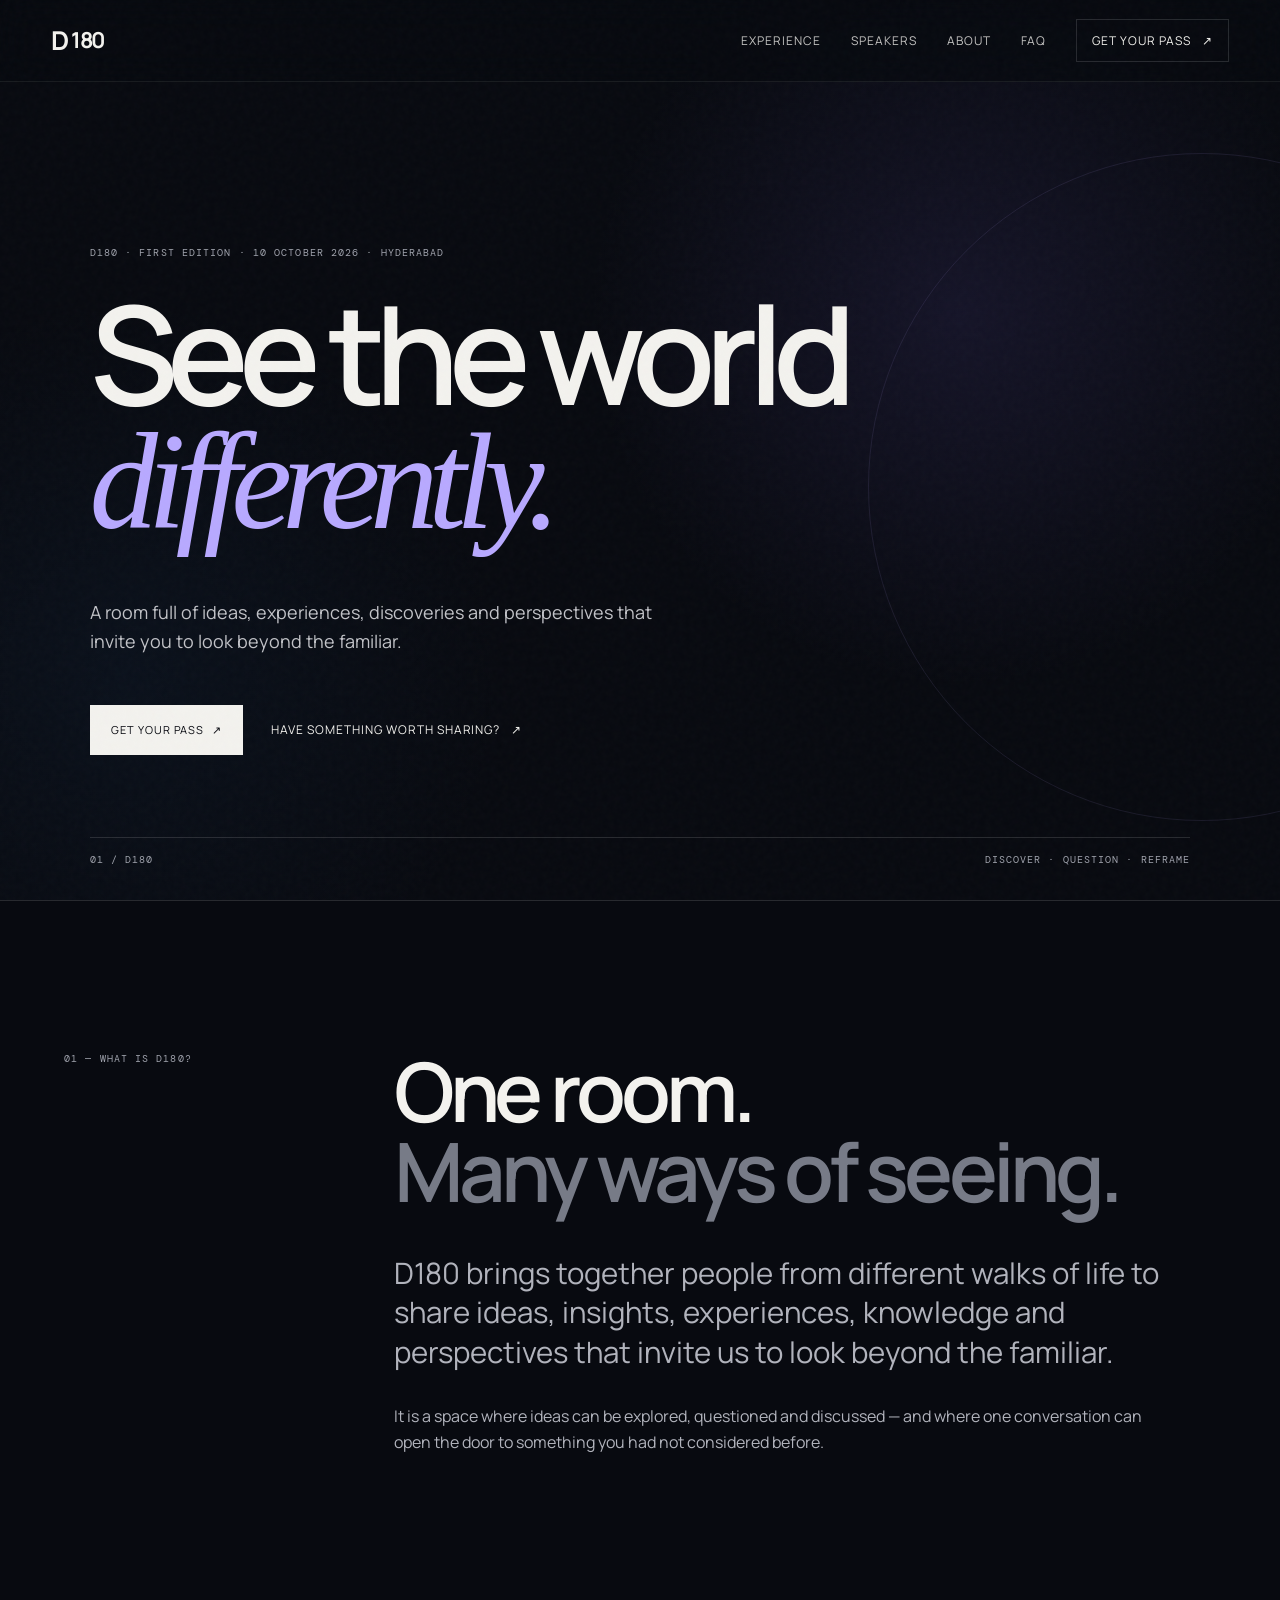
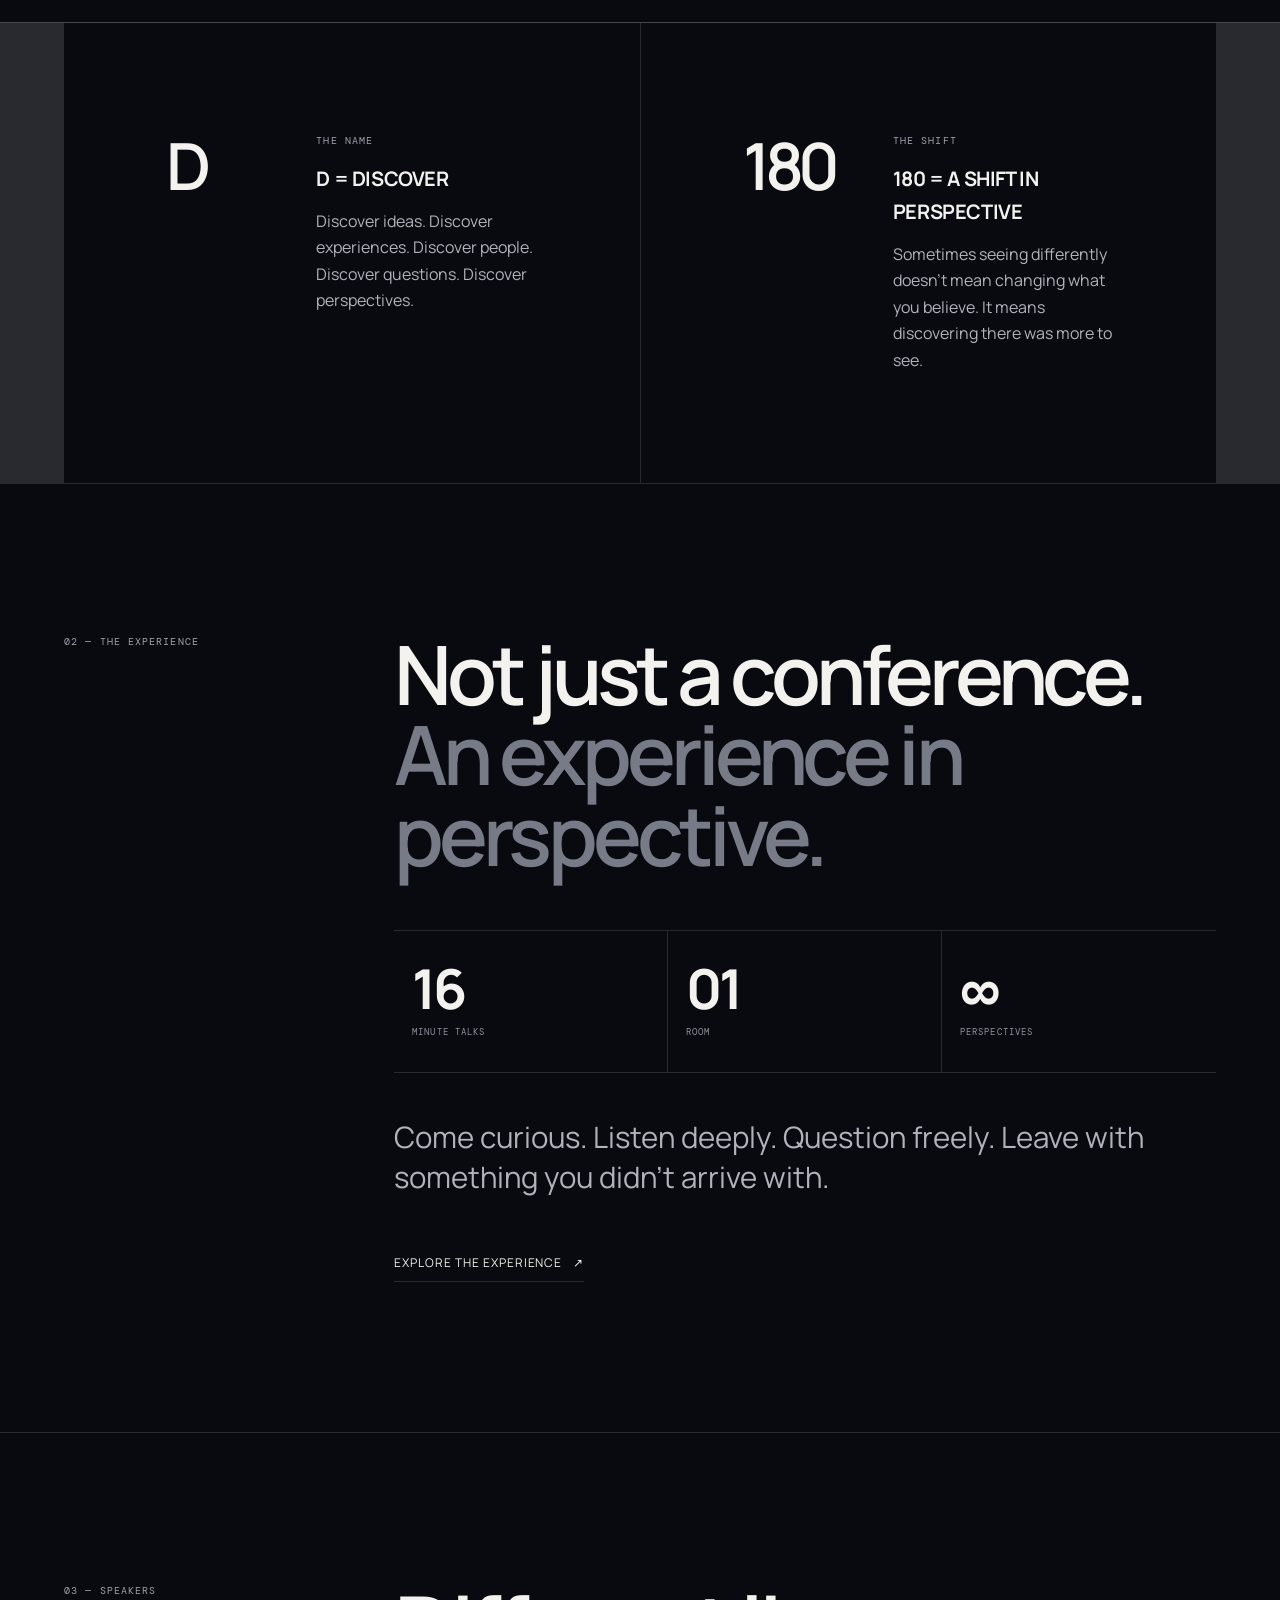
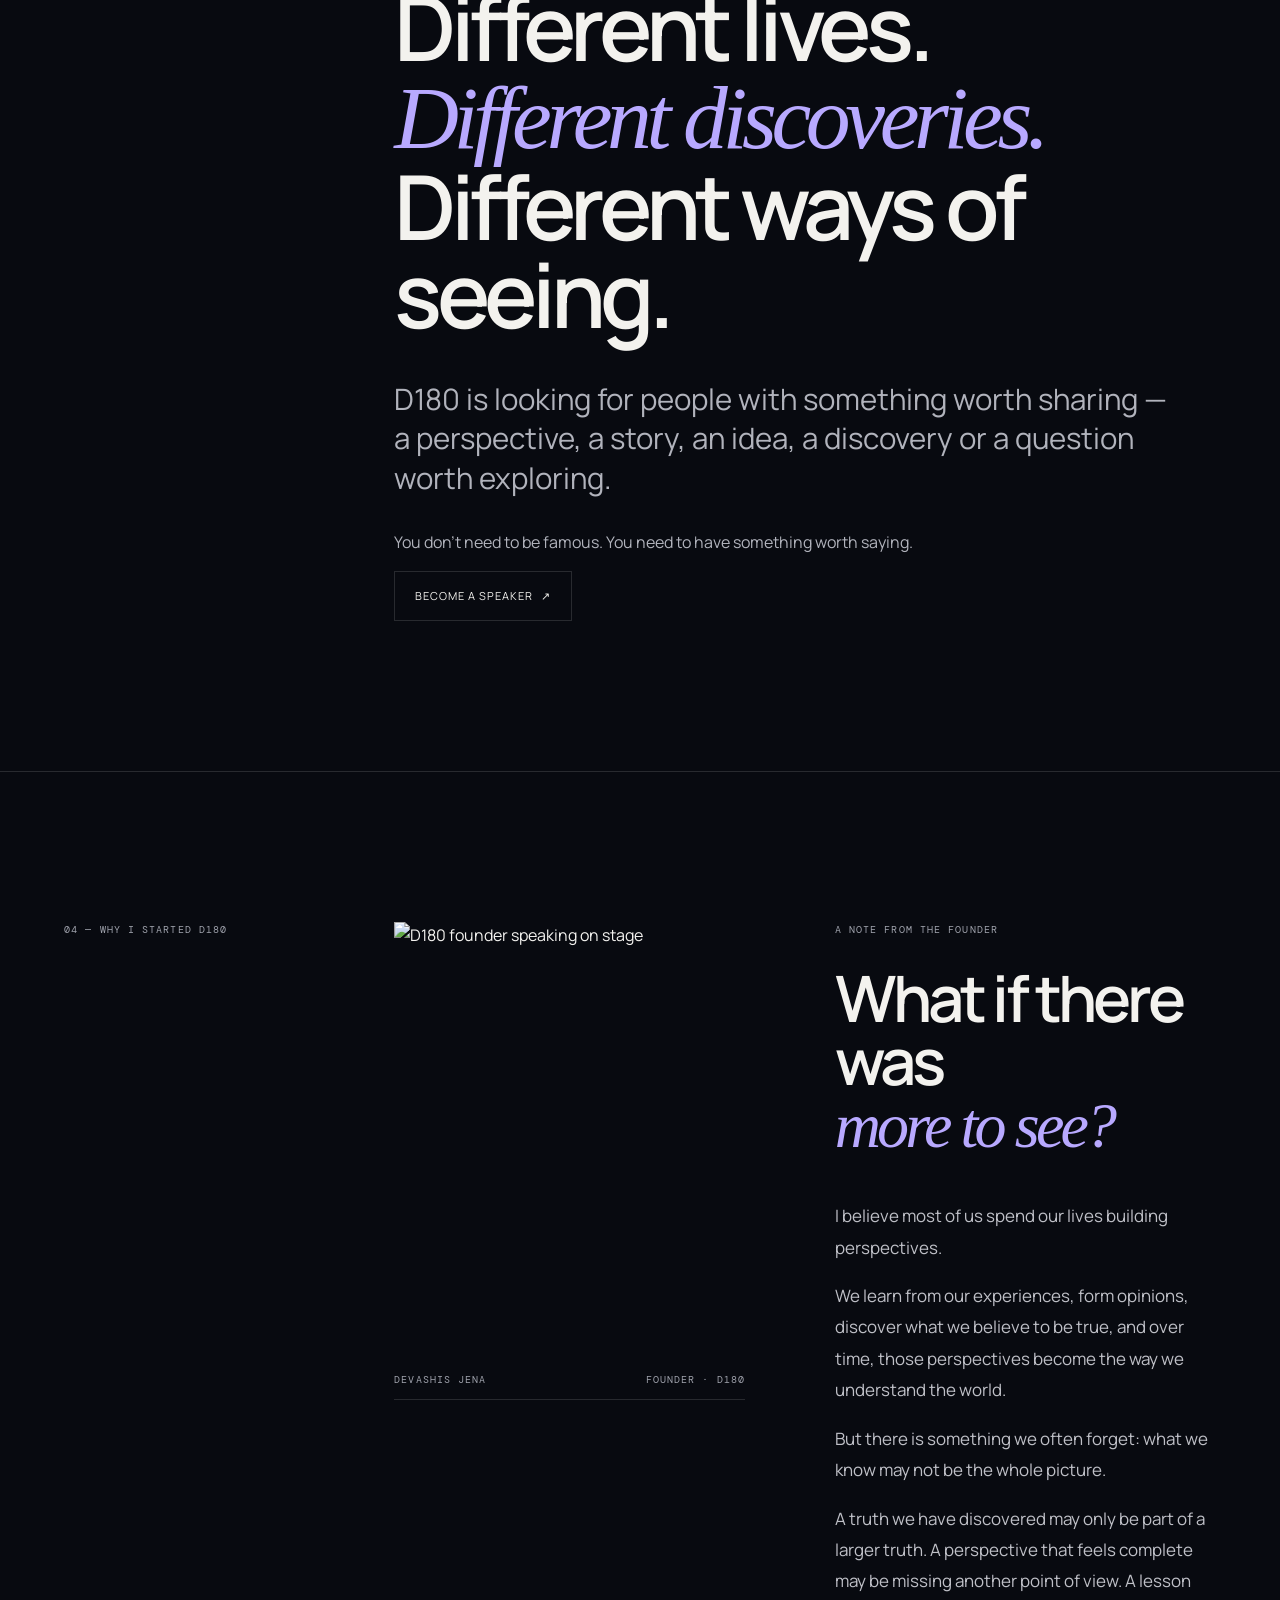
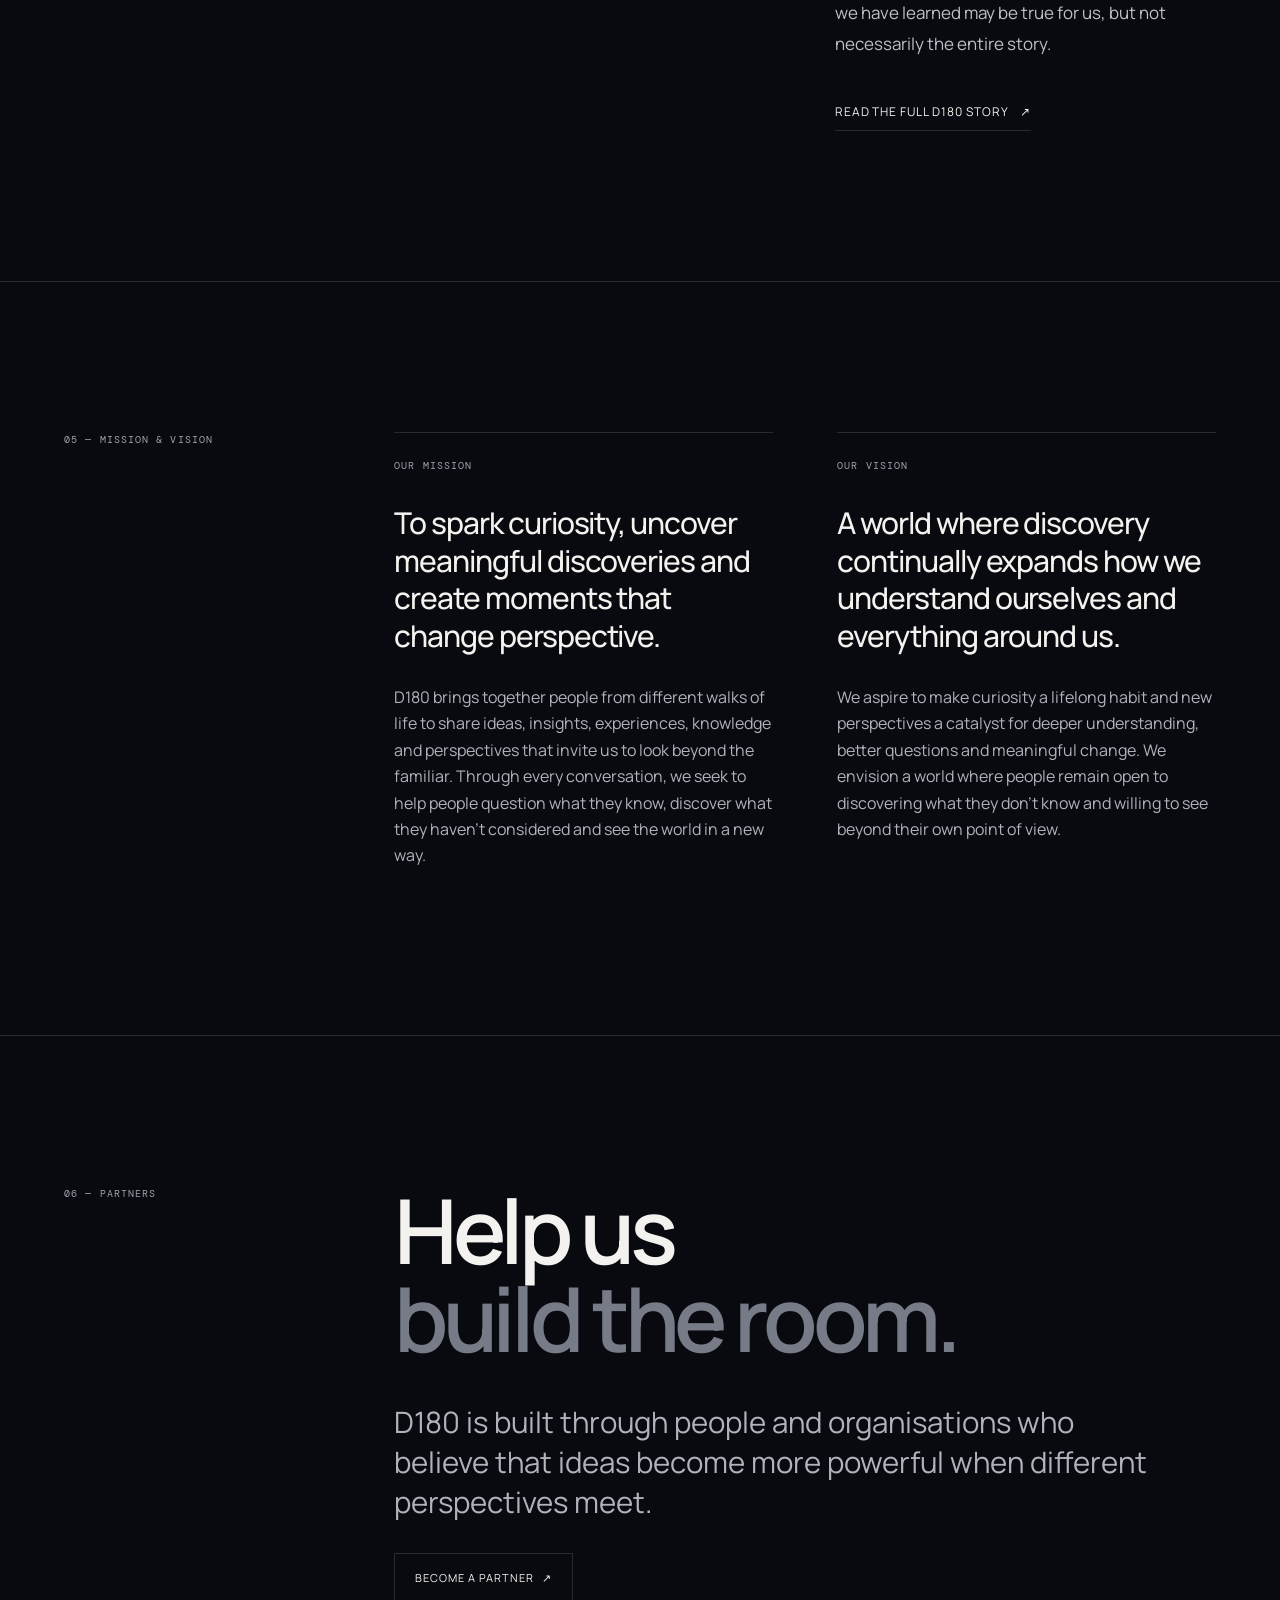
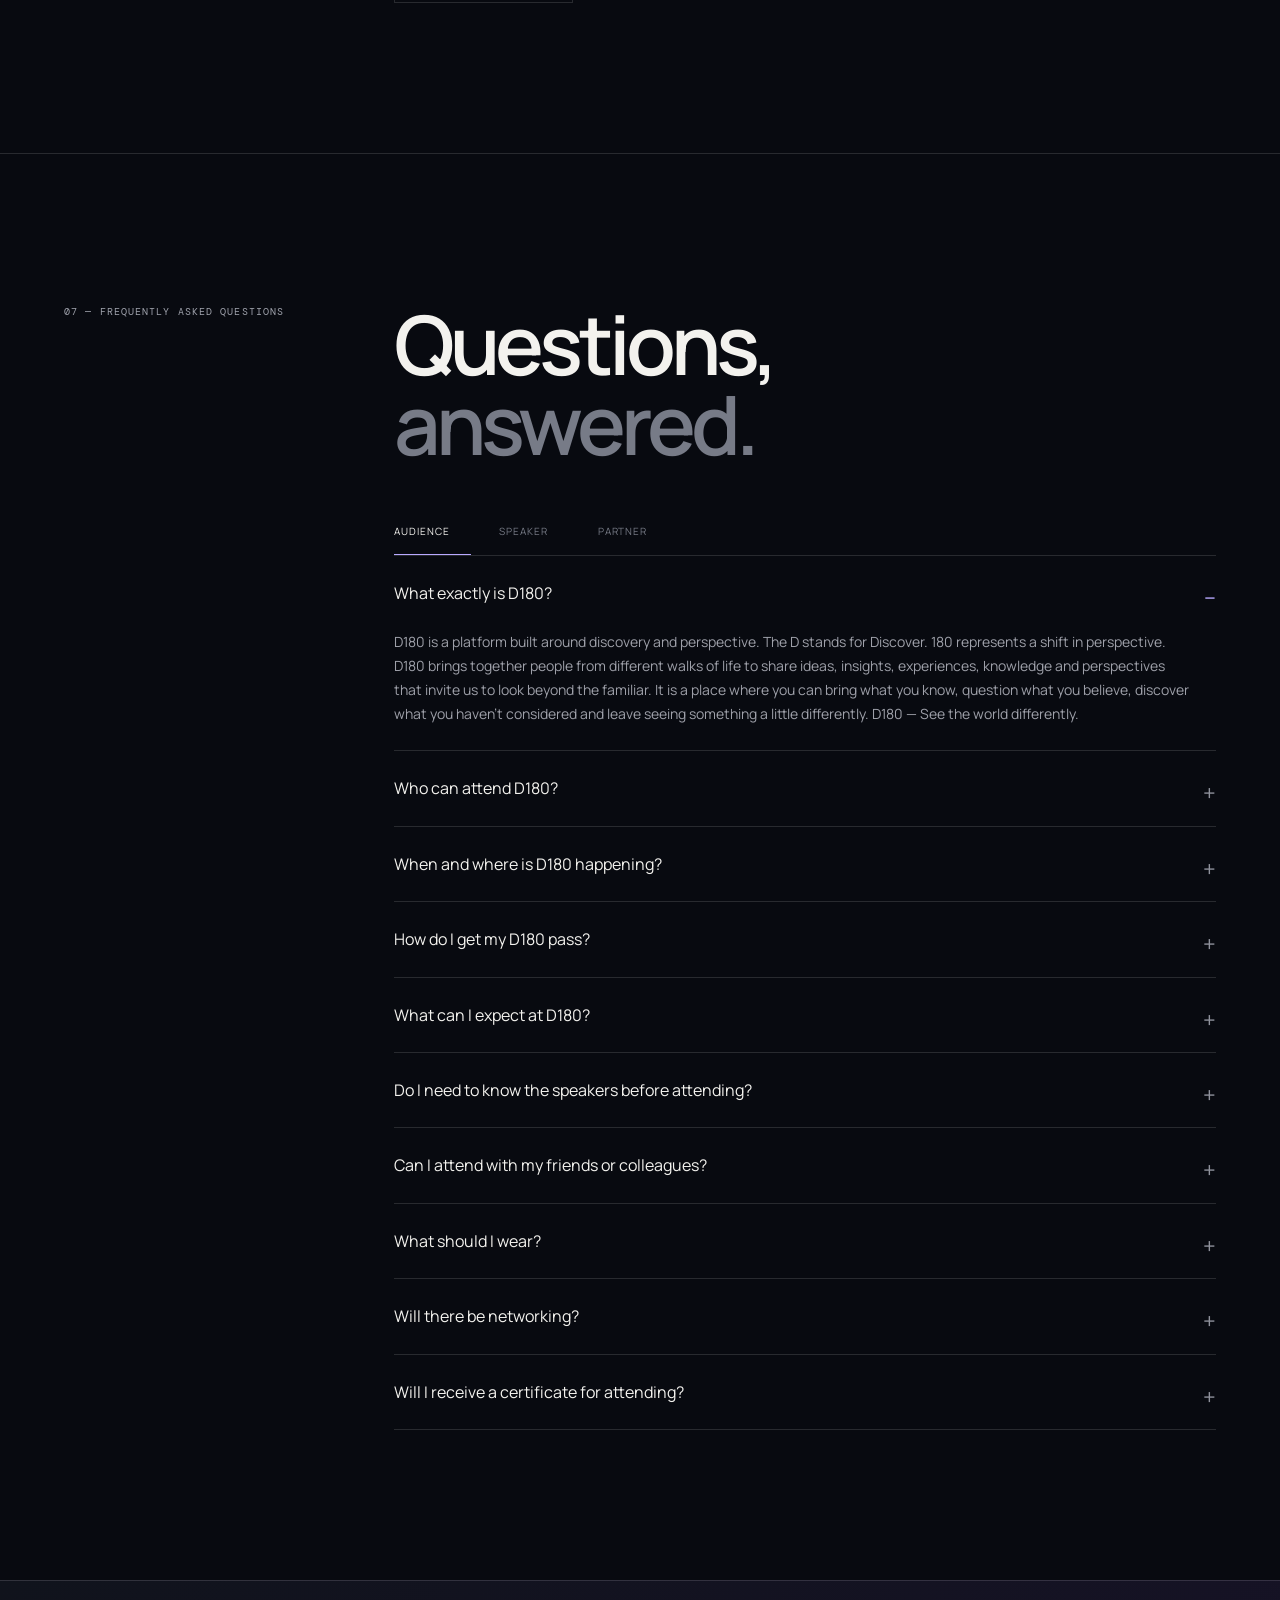
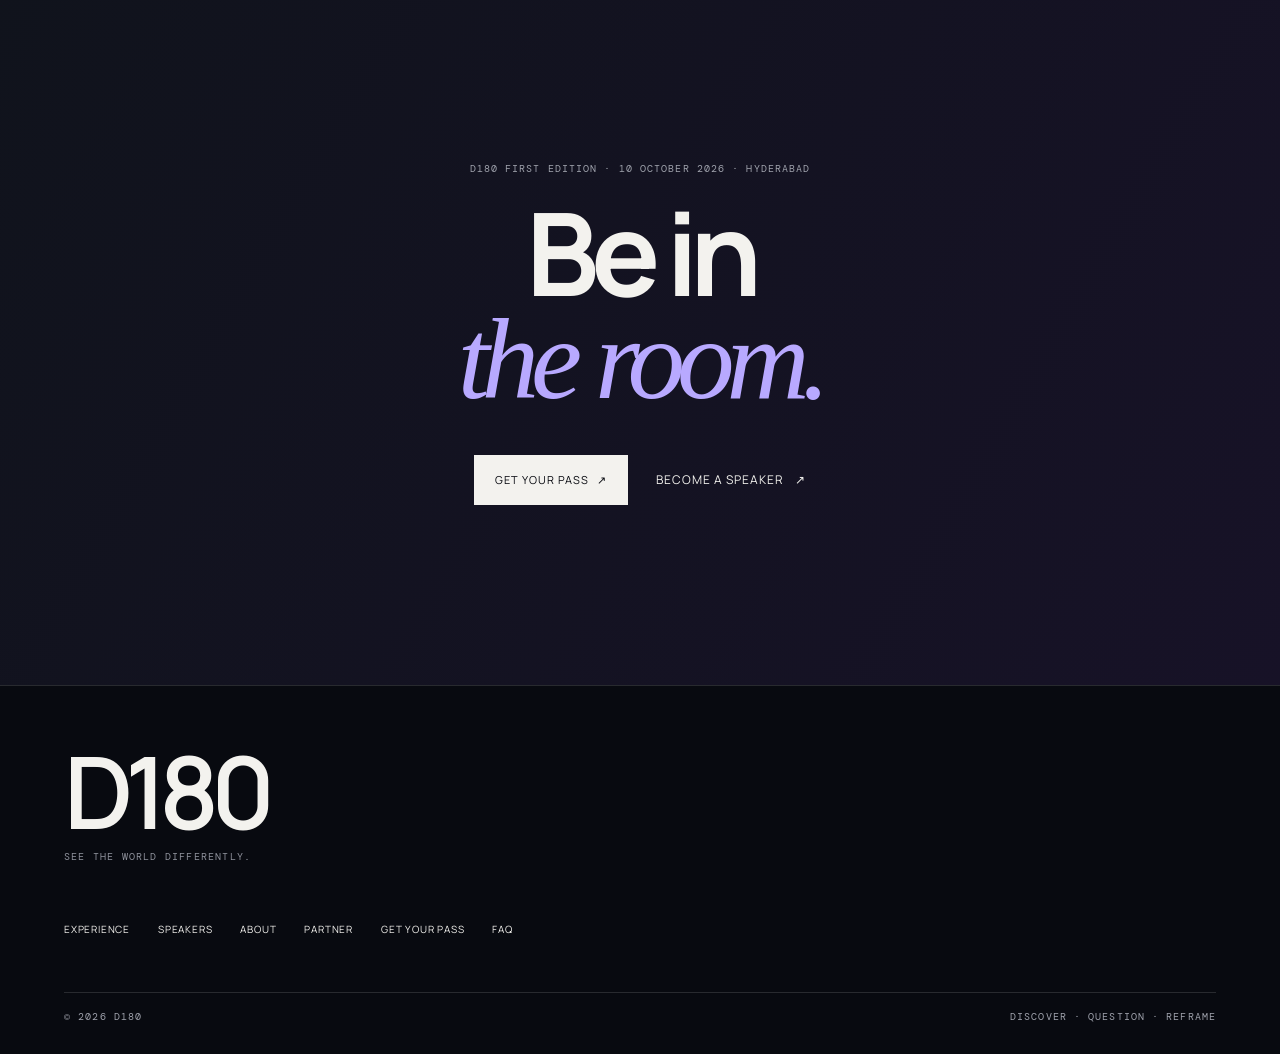
==== index.html @ ac25ff89 "Add files via upload" ====
<!DOCTYPE html><html lang="en"><head><meta charset="UTF-8"><meta name="viewport" content="width=device-width, initial-scale=1.0"><meta name="description" content="D180 — See the world differently. A platform for ideas, discoveries, experiences and perspectives. First Edition · 10 October 2026 · Hyderabad."><meta name="theme-color" content="#080a10"><title>D180 — See the world differently.</title><link rel="preload" as="image" href="assets/founder.jpg"><link rel="icon" type="image/svg+xml" href="assets/favicon.svg"><link rel="icon" type="image/png" sizes="32x32" href="assets/favicon-32.png"><link rel="apple-touch-icon" href="assets/apple-touch-icon.png"><link rel="stylesheet" href="styles.css"></head><body><div class="noise"></div><header class="site-header"><a class="brand" href="index.html" aria-label="D180 home"><span class="brand-mark">D</span><span>180</span></a><button class="menu-toggle" aria-label="Open menu" aria-expanded="false"><span></span><span></span></button><nav class="nav"><a href="experience.html">Experience</a><a href="speakers.html">Speakers</a><a href="about.html">About</a><a href="index.html#faq">FAQ</a><a class="nav-cta" href="pass.html">Get your pass <span>↗</span></a></nav></header><main><section class="hero"><div class="eyebrow">D180 · FIRST EDITION · 10 OCTOBER 2026 · HYDERABAD</div><h1>See the world<br><em>differently.</em></h1><p class="hero-copy">A room full of ideas, experiences, discoveries and perspectives that invite you to look beyond the familiar.</p><div class="hero-actions"><a class="button button-light" href="pass.html">Get your pass <span>↗</span></a><a class="text-link" href="speaker.html">Have something worth sharing? <span>↗</span></a></div><div class="hero-bottom"><span>01 / D180</span><span>DISCOVER · QUESTION · REFRAME</span></div></section>
<section class="manifesto section"><div class="section-label">01 — WHAT IS D180?</div><div><h2>One room.<br><span>Many ways of seeing.</span></h2><p class="large-copy">D180 brings together people from different walks of life to share ideas, insights, experiences, knowledge and perspectives that invite us to look beyond the familiar.</p><p>It is a space where ideas can be explored, questioned and discussed — and where one conversation can open the door to something you had not considered before.</p></div></section>
<section class="meaning section"><div class="meaning-card"><div class="meaning-symbol">D</div><div><div class="eyebrow">THE NAME</div><h3>D = DISCOVER</h3><p>Discover ideas. Discover experiences. Discover people. Discover questions. Discover perspectives.</p></div></div><div class="meaning-card"><div class="meaning-symbol">180</div><div><div class="eyebrow">THE SHIFT</div><h3>180 = A SHIFT IN PERSPECTIVE</h3><p>Sometimes seeing differently doesn't mean changing what you believe. It means discovering there was more to see.</p></div></div></section>
<section class="experience-preview section"><div class="section-label">02 — THE EXPERIENCE</div><div><h2>Not just a conference.<br><span>An experience in perspective.</span></h2><div class="experience-grid"><div><strong>16</strong><span>MINUTE TALKS</span></div><div><strong>01</strong><span>ROOM</span></div><div><strong>∞</strong><span>PERSPECTIVES</span></div></div><p class="large-copy">Come curious. Listen deeply. Question freely. Leave with something you didn't arrive with.</p><a class="arrow-link" href="experience.html">Explore the experience <span>↗</span></a></div></section>
<section class="speaker-call section"><div class="section-label">03 — SPEAKERS</div><div><h2>Different lives.<br><em>Different discoveries.</em><br>Different ways of seeing.</h2><p class="large-copy">D180 is looking for people with something worth sharing — a perspective, a story, an idea, a discovery or a question worth exploring.</p><p>You don't need to be famous. You need to have something worth saying.</p><a class="button button-outline" href="speaker.html">Become a speaker <span>↗</span></a></div></section>
<section class="founder section"><div class="section-label">04 — WHY I STARTED D180</div><div class="founder-layout"><div class="founder-photo-wrap"><img src="assets/founder.jpg" alt="D180 founder speaking on stage" class="founder-photo"><div class="photo-caption"><span>DEVASHIS JENA</span><span>FOUNDER · D180</span></div></div><div class="founder-story"><div class="eyebrow">A NOTE FROM THE FOUNDER</div><h2>What if there was<br><em>more to see?</em></h2><p>I believe most of us spend our lives building perspectives.</p><p>We learn from our experiences, form opinions, discover what we believe to be true, and over time, those perspectives become the way we understand the world.</p><p>But there is something we often forget: what we know may not be the whole picture.</p><p>A truth we have discovered may only be part of a larger truth. A perspective that feels complete may be missing another point of view. A lesson we have learned may be true for us, but not necessarily the entire story.</p><a class="arrow-link" href="about.html">Read the full D180 story <span>↗</span></a></div></div></section>
<section class="mission section"><div class="section-label">05 — MISSION & VISION</div><div class="mission-grid"><article><div class="eyebrow">OUR MISSION</div><h3>To spark curiosity, uncover meaningful discoveries and create moments that change perspective.</h3><p>D180 brings together people from different walks of life to share ideas, insights, experiences, knowledge and perspectives that invite us to look beyond the familiar. Through every conversation, we seek to help people question what they know, discover what they haven't considered and see the world in a new way.</p></article><article><div class="eyebrow">OUR VISION</div><h3>A world where discovery continually expands how we understand ourselves and everything around us.</h3><p>We aspire to make curiosity a lifelong habit and new perspectives a catalyst for deeper understanding, better questions and meaningful change. We envision a world where people remain open to discovering what they don't know and willing to see beyond their own point of view.</p></article></div></section>
<section class="partner-call section"><div class="section-label">06 — PARTNERS</div><div><h2>Help us<br><span>build the room.</span></h2><p class="large-copy">D180 is built through people and organisations who believe that ideas become more powerful when different perspectives meet.</p><a class="button button-outline" href="partner.html">Become a partner <span>↗</span></a></div></section><section class="faq section" id="faq"><div class="section-label">07 — FREQUENTLY ASKED QUESTIONS</div><div><h2>Questions,<br><span>answered.</span></h2><div class="faq-tabs" role="tablist" aria-label="FAQ categories"><button class="faq-tab active" data-tab="audience" role="tab" aria-selected="true">Audience</button><button class="faq-tab" data-tab="speaker" role="tab" aria-selected="false">Speaker</button><button class="faq-tab" data-tab="partner" role="tab" aria-selected="false">Partner</button></div>
<div class="faq-panel active" data-panel="audience">
<details open><summary>What exactly is D180?</summary><p>D180 is a platform built around discovery and perspective. The D stands for Discover. 180 represents a shift in perspective. D180 brings together people from different walks of life to share ideas, insights, experiences, knowledge and perspectives that invite us to look beyond the familiar. It is a place where you can bring what you know, question what you believe, discover what you haven't considered and leave seeing something a little differently. D180 — See the world differently.</p></details>
<details><summary>Who can attend D180?</summary><p>D180 is for anyone who is curious about ideas, experiences, discoveries and different perspectives. Students, professionals, founders, creators, educators and people from different walks of life are welcome.</p></details>
<details><summary>When and where is D180 happening?</summary><p>The D180 First Edition is happening on 10 October 2026 in Hyderabad. The final venue details will be shared with registered attendees.</p></details>
<details><summary>How do I get my D180 pass?</summary><p>Click GET YOUR PASS on the D180 website and complete the audience registration process. Once your registration is received, the D180 team will share the next steps with you.</p></details>
<details><summary>What can I expect at D180?</summary><p>D180 is built around conversations, stories, ideas, discoveries and perspectives. You can expect 16-minute talks, a carefully curated audience and a room designed to encourage curiosity, listening and meaningful conversations.</p></details>
<details><summary>Do I need to know the speakers before attending?</summary><p>No. D180 is not built only around familiar names. The focus is on what is being discovered, shared and questioned. You may walk into the room knowing very little about a speaker and leave thinking differently because of something they shared.</p></details>
<details><summary>Can I attend with my friends or colleagues?</summary><p>Yes. You can attend with friends, colleagues, classmates or members of your community, subject to pass availability.</p></details>
<details><summary>What should I wear?</summary><p>The dress code for D180 attendees is Smart Formals, Formals or Semi-Formals. We encourage you to dress in a way that feels polished, comfortable and appropriate for the D180 experience.</p></details>
<details><summary>Will there be networking?</summary><p>Yes. D180 is designed not only around the stage, but also around the people in the room. There will be opportunities to meet and interact with people from different backgrounds, professions and walks of life.</p></details>
<details><summary>Will I receive a certificate for attending?</summary><p>Yes. Every registered attendee who attends D180 will receive a certificate of participation.</p></details>
</div>
<div class="faq-panel" data-panel="speaker">
<details open><summary>Who can apply to speak at D180?</summary><p>Anyone with something worth sharing can apply. You could have a perspective, story, idea, discovery or question that deserves to be explored. You don't need to be famous. You need to have something worth saying.</p></details>
<details><summary>How long is a D180 talk?</summary><p>Each D180 talk is designed around a 16-minute format. The idea is to give one meaningful idea or story enough space to be explored without losing the energy of the room.</p></details>
<details><summary>What kind of topics are you looking for?</summary><p>D180 is intentionally broad. We are looking for ideas, discoveries, experiences and perspectives from different fields and walks of life. The question is less “What is your profession?” and more: “What have you discovered that others might benefit from seeing?”</p></details>
<details><summary>Do I need to be an experienced speaker?</summary><p>No. You don't need to be a professional speaker or someone who has spoken on large stages before. What matters is whether you have something meaningful to share and can communicate it honestly and clearly.</p></details>
<details><summary>Do I need to be famous or well-known?</summary><p>No. D180 is not about celebrity or popularity. It is about bringing different people and different ways of seeing into the same room.</p></details>
<details><summary>Can I talk about my business, company or work?</summary><p>Your work can absolutely be part of your story. However, D180 talks are not intended to be sales pitches or advertisements. The audience should leave with an idea, discovery, experience or perspective — not simply a promotion.</p></details>
<details><summary>Can I apply if I am a student?</summary><p>Yes. A meaningful discovery does not depend on age or designation. If you have an idea, experience, perspective or question that you believe is worth sharing, you can apply.</p></details>
<details><summary>Does applying guarantee that I will be selected?</summary><p>No. Submitting an application does not guarantee a speaking opportunity. The D180 team will review applications and contact selected speakers regarding the next steps.</p></details>
<details><summary>Can I apply more than once?</summary><p>No. Please submit one application per person. Make sure your application represents the idea, story, perspective or discovery you genuinely want to bring to the D180 stage.</p></details>
<details><summary>What happens after I apply?</summary><p>The D180 team will review your submission. If your proposal is shortlisted, the team will contact you regarding the next stage, including refining the idea and preparing the talk.</p></details>
<details><summary>What is the dress code for speakers?</summary><p>The dress code for D180 speakers is Smart Formals, Formals or Semi-Formals. We encourage speakers to choose an outfit that feels polished, comfortable and reflects the professional nature of the D180 stage.</p></details>
<div class="faq-cta"><a class="arrow-link" href="speaker.html">Read speaker details & apply <span>↗</span></a></div></div>
<div class="faq-panel" data-panel="partner">
<details open><summary>Who can become a D180 partner?</summary><p>Organisations, companies, brands, institutions and communities that want to contribute to the D180 experience can explore partnership opportunities.</p></details>
<details><summary>What types of partnerships are available?</summary><p>D180 can explore different forms of partnership, including Title Partner, Knowledge Partner, Production & Technology Partner, Venue Partner, Hospitality Partner, Travel Partner, Campus Partner, Media Partner, Community Partner, Wellness Partner and Strategic Partner. The final structure can be discussed based on the nature of the partnership.</p></details>
<details><summary>What does a D180 partner receive?</summary><p>Depending on the partnership, opportunities may include brand visibility, stage recognition, audience engagement, content opportunities, networking and association with the D180 experience. Specific benefits will depend on the partnership structure.</p></details>
<details><summary>Can we create a customised partnership?</summary><p>Yes. D180 is open to exploring partnerships built around the partner's objectives, capabilities and the kind of experience they want to help create.</p></details>
<details><summary>Does a company have to become the Title Partner?</summary><p>No. There are multiple ways to contribute to D180 beyond a title partnership. An organisation can support D180 through knowledge, technology, production, venue, media, community, hospitality or other strategic contributions.</p></details>
<details><summary>Can we become a partner without providing financial sponsorship?</summary><p>Yes. D180 welcomes both financial and non-financial partnerships where an organisation can contribute meaningful resources, expertise, reach, infrastructure or capabilities.</p></details>
<details><summary>How do we become a D180 partner?</summary><p>Complete the BECOME A PARTNER form on the website. The D180 team will review your enquiry and connect with you to understand what you would like to build with D180.</p></details>
<details><summary>Can media organisations or communities partner with D180?</summary><p>Yes. D180 can explore media and community partnerships that help bring the conversations and discoveries beyond the physical room.</p></details>
<details><summary>Can we partner with D180 for future editions as well?</summary><p>Yes. D180 is being built as a long-term platform, and partnerships can potentially extend beyond the First Edition. Existing partners will have the first right to renew their partnership for future editions before the opportunity is opened to others.</p></details>
<details><summary>What is the dress code for D180 partners?</summary><p>The dress code for D180 partners is Smart Formals, Formals or Semi-Formals. We encourage partners and representatives attending the event to dress in a polished and professional manner appropriate for the D180 experience.</p></details>
<div class="faq-cta"><a class="arrow-link" href="partner.html">Explore partnership opportunities <span>↗</span></a></div></div></div></section><section class="final-cta"><div class="eyebrow">D180 FIRST EDITION · 10 OCTOBER 2026 · HYDERABAD</div><h2>Be in<br><em>the room.</em></h2><div class="hero-actions"><a class="button button-light" href="pass.html">Get your pass <span>↗</span></a><a class="text-link text-link-light" href="speaker.html">Become a speaker <span>↗</span></a></div></section></main><footer class="site-footer"><div class="footer-brand">D180</div><div class="footer-tagline">SEE THE WORLD DIFFERENTLY.</div><div class="footer-links"><a href="experience.html">Experience</a><a href="speakers.html">Speakers</a><a href="about.html">About</a><a href="partner.html">Partner</a><a href="pass.html">Get your pass</a><a href="index.html#faq">FAQ</a></div><div class="footer-bottom"><span>© 2026 D180</span><span>DISCOVER · QUESTION · REFRAME</span></div></footer><script src="script.js"></script></body></html>
---- styles.css ----
@import url('https://fonts.googleapis.com/css2?family=DM+Mono:wght@400;500&family=Manrope:wght@400;500;600;700&display=swap');

:root{
  --bg:#080a10; --bg2:#0d1018; --text:#f3f2ee; --muted:#a6a8b0;
  --line:rgba(255,255,255,.13); --accent:#b8a9ff; --max:1280px;
}
*{box-sizing:border-box}
html{scroll-behavior:smooth}
body{margin:0;background:var(--bg);color:var(--text);font-family:Manrope,Arial,sans-serif;line-height:1.65}
body.menu-open{overflow:hidden}
a{color:inherit;text-decoration:none}
button{font:inherit}
.noise{position:fixed;inset:0;pointer-events:none;opacity:.035;z-index:100;background-image:url("data:image/svg+xml,%3Csvg viewBox='0 0 180 180' xmlns='http://www.w3.org/2000/svg'%3E%3Cfilter id='n'%3E%3CfeTurbulence type='fractalNoise' baseFrequency='.85' numOctaves='4' stitchTiles='stitch'/%3E%3C/filter%3E%3Crect width='100%25' height='100%25' filter='url(%23n)' opacity='.7'/%3E%3C/svg%3E")}
.site-header{position:fixed;top:0;left:0;right:0;height:82px;z-index:90;display:flex;align-items:center;justify-content:space-between;padding:0 4vw;border-bottom:1px solid rgba(255,255,255,.07);background:rgba(8,10,16,.74);backdrop-filter:blur(16px)}
.brand{font-size:22px;font-weight:700;letter-spacing:-.06em;display:flex;align-items:center;gap:3px}.brand-mark{font-size:26px}
.nav{display:flex;align-items:center;gap:30px;font-size:12px;text-transform:uppercase;letter-spacing:.08em}.nav a{opacity:.8}.nav a:hover{opacity:1}.nav-cta{border:1px solid var(--line);padding:11px 15px;opacity:1!important}.nav-cta span,.button span,.arrow-link span,.text-link span{margin-left:8px}
.menu-toggle{display:none;background:none;border:0;color:white}
.hero{min-height:100vh;padding:150px 7vw 50px;display:flex;flex-direction:column;justify-content:center;position:relative;overflow:hidden;background:radial-gradient(circle at 75% 35%,rgba(92,75,166,.16),transparent 33%),radial-gradient(circle at 10% 75%,rgba(38,89,145,.09),transparent 28%)}
.hero:after{content:"";position:absolute;width:52vw;height:52vw;border:1px solid rgba(184,169,255,.1);border-radius:50%;right:-20vw;top:17vh;pointer-events:none}
.eyebrow,.section-label,.photo-caption,.hero-bottom,.footer-bottom{font-family:"DM Mono",monospace;text-transform:uppercase;letter-spacing:.11em;font-size:10px;color:#9fa2ac}
.hero h1{font-size:clamp(70px,10.7vw,165px);line-height:.9;letter-spacing:-.075em;max-width:1050px;margin:30px 0 35px;font-weight:600}.hero h1 em,.final-cta h2 em{font-family:Georgia,serif;font-weight:400;color:var(--accent)}
.hero-copy{max-width:570px;font-size:18px;color:#c2c3c8}.hero-actions{display:flex;align-items:center;gap:28px;margin-top:30px}.button{display:inline-flex;align-items:center;justify-content:center;padding:15px 20px;border:1px solid var(--line);font-size:11px;text-transform:uppercase;letter-spacing:.09em;transition:.25s}.button:hover{transform:translateY(-2px)}.button-light{background:var(--text);color:var(--bg);border-color:var(--text)}.button-outline:hover{background:var(--text);color:var(--bg)}.text-link,.arrow-link{font-size:12px;text-transform:uppercase;letter-spacing:.08em}.text-link:hover,.arrow-link:hover{color:var(--accent)}
.hero-bottom{position:absolute;bottom:32px;left:7vw;right:7vw;display:flex;justify-content:space-between;border-top:1px solid var(--line);padding-top:14px}
.section{max-width:var(--max);margin:auto;padding:150px 5vw;display:grid;grid-template-columns:22% 1fr;gap:6vw;border-top:1px solid var(--line)}
.section h2{font-size:clamp(48px,6.4vw,90px);line-height:.98;letter-spacing:-.06em;margin:0 0 42px;font-weight:600}.section h2 span{color:#777b87}.section h2 em{font-family:Georgia,serif;font-weight:400;color:var(--accent)}
.large-copy{font-size:clamp(22px,2.3vw,32px);line-height:1.35;max-width:880px;margin:0 0 30px}.section p{color:#b1b3bc;max-width:780px}.manifesto{min-height:720px;align-items:start}
.meaning{grid-template-columns:1fr 1fr;gap:1px;padding-top:0;padding-bottom:0;background:var(--line);max-width:none}.meaning-card{background:var(--bg);padding:110px 8vw;display:grid;grid-template-columns:120px 1fr;gap:30px}.meaning-symbol{font-size:65px;line-height:1;font-weight:600;letter-spacing:-.08em}.meaning-card h3{font-size:20px;letter-spacing:-.02em;margin:13px 0}.meaning-card p{margin:0}
.experience-grid{display:grid;grid-template-columns:repeat(3,1fr);border-top:1px solid var(--line);border-bottom:1px solid var(--line);margin:55px 0 45px}.experience-grid div{padding:30px 18px;border-right:1px solid var(--line)}.experience-grid div:last-child{border-right:0}.experience-grid strong{display:block;font-size:55px;letter-spacing:-.06em;line-height:1}.experience-grid span{font-family:"DM Mono",monospace;font-size:9px;letter-spacing:.12em;color:#8f929c}
.speaker-call,.partner-call{min-height:700px}.speaker-call h2,.partner-call h2{font-size:clamp(58px,7vw,105px)}
.founder-layout{display:grid;grid-template-columns:minmax(300px, .92fr) 1fr;gap:7vw}.founder-photo-wrap{align-self:start;position:sticky;top:120px}.founder-photo{width:100%;aspect-ratio:4/5;object-fit:cover;object-position:center 30%;filter:saturate(.82);display:block}.photo-caption{display:flex;justify-content:space-between;border-bottom:1px solid var(--line);padding:11px 0}.founder-story h2{font-size:clamp(45px,5vw,72px);margin-top:28px}.founder-story p{font-size:17px;line-height:1.85;color:#bfc0c7}.arrow-link{display:inline-block;margin-top:25px;border-bottom:1px solid var(--line);padding-bottom:8px}
.mission-grid{display:grid;grid-template-columns:1fr 1fr;gap:5vw}.mission-grid article{border-top:1px solid var(--line);padding-top:25px}.mission-grid h3{font-size:30px;line-height:1.25;letter-spacing:-.035em;font-weight:500}.mission-grid p{font-size:16px}
.faq-tabs{display:flex;border-bottom:1px solid var(--line);margin:45px 0 0}.faq-tab{background:none;color:#777b86;border:0;border-bottom:1px solid transparent;padding:14px 22px 14px 0;margin-right:28px;text-transform:uppercase;letter-spacing:.09em;font-size:10px;cursor:pointer}.faq-tab.active{color:var(--text);border-bottom-color:var(--accent)}.faq-panel{display:none}.faq-panel.active{display:block}.faq-panel details{border-bottom:1px solid var(--line)}.faq-panel summary{list-style:none;cursor:pointer;padding:24px 40px 24px 0;font-size:16px;position:relative}.faq-panel summary::-webkit-details-marker{display:none}.faq-panel summary:after{content:"+";position:absolute;right:0;font-size:22px;color:#8f929c}.faq-panel details[open] summary:after{content:"−";color:var(--accent)}.faq-panel details p{font-size:14px;max-width:800px;padding:0 0 25px;margin:0;color:#9ea0a9}.faq-cta{padding-top:10px}
.final-cta{padding:180px 7vw;background:linear-gradient(120deg,#10131c,#171227);text-align:center;border-top:1px solid var(--line)}.final-cta h2{font-size:clamp(65px,9vw,135px);line-height:.88;letter-spacing:-.07em;margin:25px auto 45px}.final-cta .hero-actions{justify-content:center}
.site-footer{padding:55px 5vw 28px;border-top:1px solid var(--line)}.footer-brand{font-size:100px;line-height:1;letter-spacing:-.08em;font-weight:600}.footer-tagline{font-family:"DM Mono",monospace;font-size:10px;letter-spacing:.12em;color:#8e919b;margin-top:8px}.footer-links{display:flex;gap:28px;text-transform:uppercase;letter-spacing:.08em;font-size:10px;margin:55px 0}.footer-links a:hover{color:var(--accent)}.footer-bottom{display:flex;justify-content:space-between;border-top:1px solid var(--line);padding-top:16px}
.page-hero{min-height:70vh;padding:170px 7vw 100px;display:flex;flex-direction:column;justify-content:end;background:radial-gradient(circle at 75% 30%,rgba(105,87,190,.13),transparent 30%)}.page-hero h1{font-size:clamp(65px,10vw,145px);line-height:.9;letter-spacing:-.075em;margin:25px 0}.page-hero h1 em{font-family:Georgia,serif;font-weight:400;color:var(--accent)}.page-intro{font-size:20px;color:#b8bac2;max-width:680px}
.content-section{max-width:1100px;margin:auto;padding:110px 5vw;border-top:1px solid var(--line)}.content-section h2{font-size:clamp(40px,5vw,65px);line-height:1;letter-spacing:-.05em}.content-section h3{font-size:25px;letter-spacing:-.03em}.content-section p{color:#b2b4bd;font-size:16px;line-height:1.8}.two-col{display:grid;grid-template-columns:1fr 1fr;gap:7vw}.quote{font-family:Georgia,serif;font-size:clamp(32px,4vw,55px);line-height:1.15;color:#e7e5df}.number-list{display:grid;grid-template-columns:1fr 1fr;gap:1px;background:var(--line);margin-top:45px}.number-item{background:var(--bg);padding:35px}.number-item b{font-family:"DM Mono",monospace;color:var(--accent);font-size:11px}.number-item h3{margin:15px 0 8px}.form-card{border:1px solid var(--line);padding:50px;background:var(--bg2);margin-top:50px}.form-card h3{font-size:30px;margin-top:0}.form-card .button{margin-top:15px}
.speakers-brief{max-width:900px}.speakers-brief h2{font-size:clamp(48px,6vw,80px);line-height:.95;letter-spacing:-.06em}.looking-grid{display:grid;grid-template-columns:repeat(2,1fr);border-top:1px solid var(--line);margin-top:55px}.looking-grid div{padding:25px 0;border-bottom:1px solid var(--line);font-size:19px}.looking-grid span{font-family:"DM Mono",monospace;color:var(--accent);font-size:10px;margin-right:18px}
@media(max-width:800px){
  .site-header{height:70px;padding:0 6vw}.menu-toggle{display:flex;flex-direction:column;gap:6px;z-index:92}.menu-toggle span{display:block;width:23px;height:1px;background:white}.nav{position:fixed;inset:70px 0 0;background:var(--bg);display:flex;flex-direction:column;align-items:flex-start;justify-content:center;padding:12vw;gap:28px;font-size:18px;transform:translateX(100%);transition:.3s}.nav.open{transform:translateX(0)}.nav-cta{padding:13px 16px}
  .hero{padding:130px 6vw 45px}.hero h1{font-size:18vw}.hero-copy{font-size:16px}.hero-actions{align-items:flex-start;flex-direction:column;gap:20px}.hero-bottom{left:6vw;right:6vw;gap:15px;flex-direction:column}.section{display:block;padding:100px 6vw}.section-label{margin-bottom:35px}.section h2{font-size:14vw}.meaning{display:block;padding:0}.meaning-card{padding:70px 6vw;display:block}.meaning-symbol{margin-bottom:35px}.experience-grid{margin:35px 0}.experience-grid strong{font-size:40px}.speaker-call h2,.partner-call h2{font-size:14vw}.founder-layout,.mission-grid,.two-col{display:block}.founder-photo-wrap{position:static;margin-bottom:50px}.founder-story p{font-size:15px}.mission-grid article+article{margin-top:60px}.number-list,.looking-grid{grid-template-columns:1fr}.final-cta{padding:130px 6vw}.final-cta h2{font-size:16vw}.footer-brand{font-size:70px}.footer-links{flex-wrap:wrap}.footer-bottom{flex-direction:column;gap:12px}
}

/* D180 final polish */
.page-kicker{max-width:760px}.split-rule{border-top:1px solid var(--line);padding-top:20px}.mini-list{display:grid;grid-template-columns:repeat(2,1fr);gap:1px;background:var(--line);margin-top:45px}.mini-list div{background:var(--bg);padding:28px}.mini-list b{font-family:"DM Mono",monospace;font-size:10px;color:var(--accent);letter-spacing:.1em}.mini-list h3{margin:12px 0 6px}.mini-list p{margin:0}.full-story p{font-size:17px;line-height:1.85;color:#bfc0c7}.contact-line{font-family:"DM Mono",monospace;font-size:11px;letter-spacing:.08em;color:#aaa}.partner-cats{display:grid;grid-template-columns:repeat(2,1fr);gap:1px;background:var(--line);margin-top:45px}.partner-cats article{background:var(--bg);padding:28px}.partner-cats h3{margin:10px 0 6px}.partner-cats p{margin:0}.partner-cats span{font-family:"DM Mono",monospace;color:var(--accent);font-size:10px}.faq-panel details p{line-height:1.7}.external-note{font-family:"DM Mono",monospace;font-size:9px;letter-spacing:.1em;text-transform:uppercase;color:#777b86;margin-top:18px}@media(max-width:800px){.mini-list,.partner-cats{grid-template-columns:1fr}}
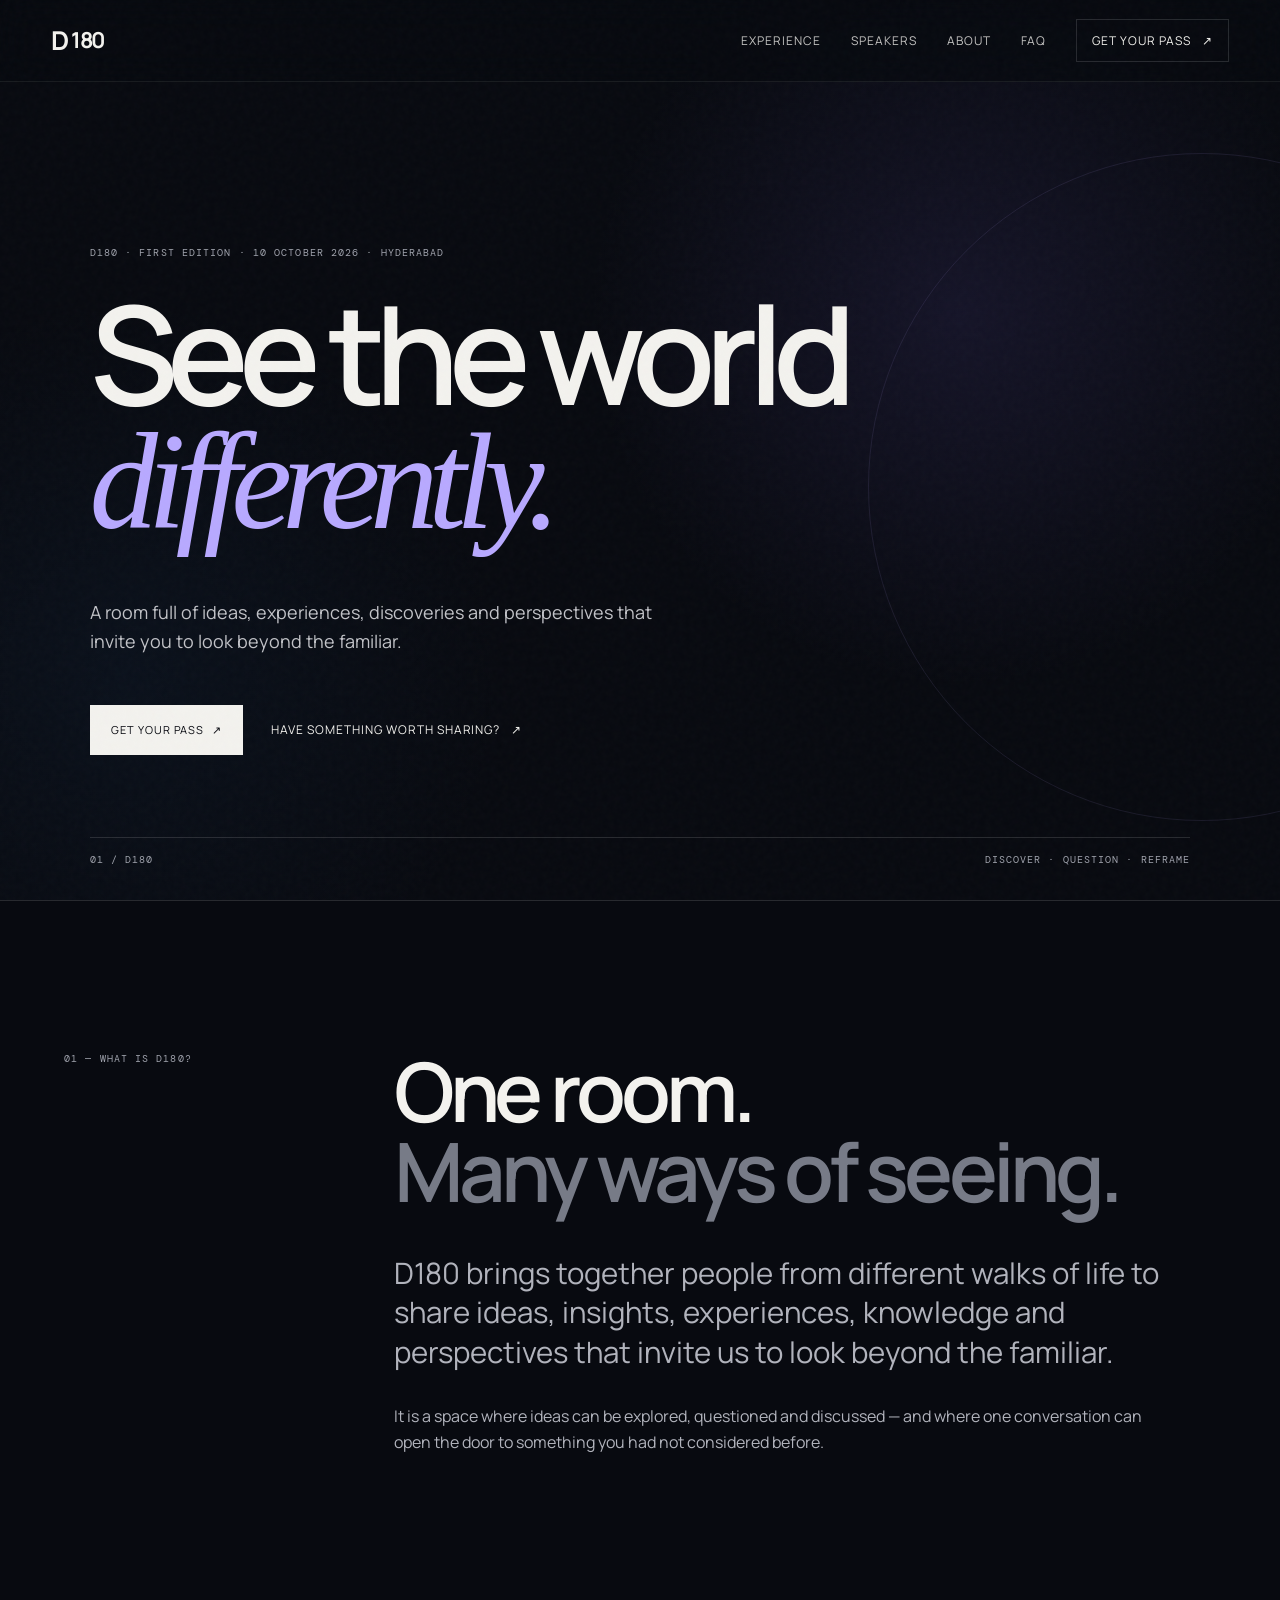
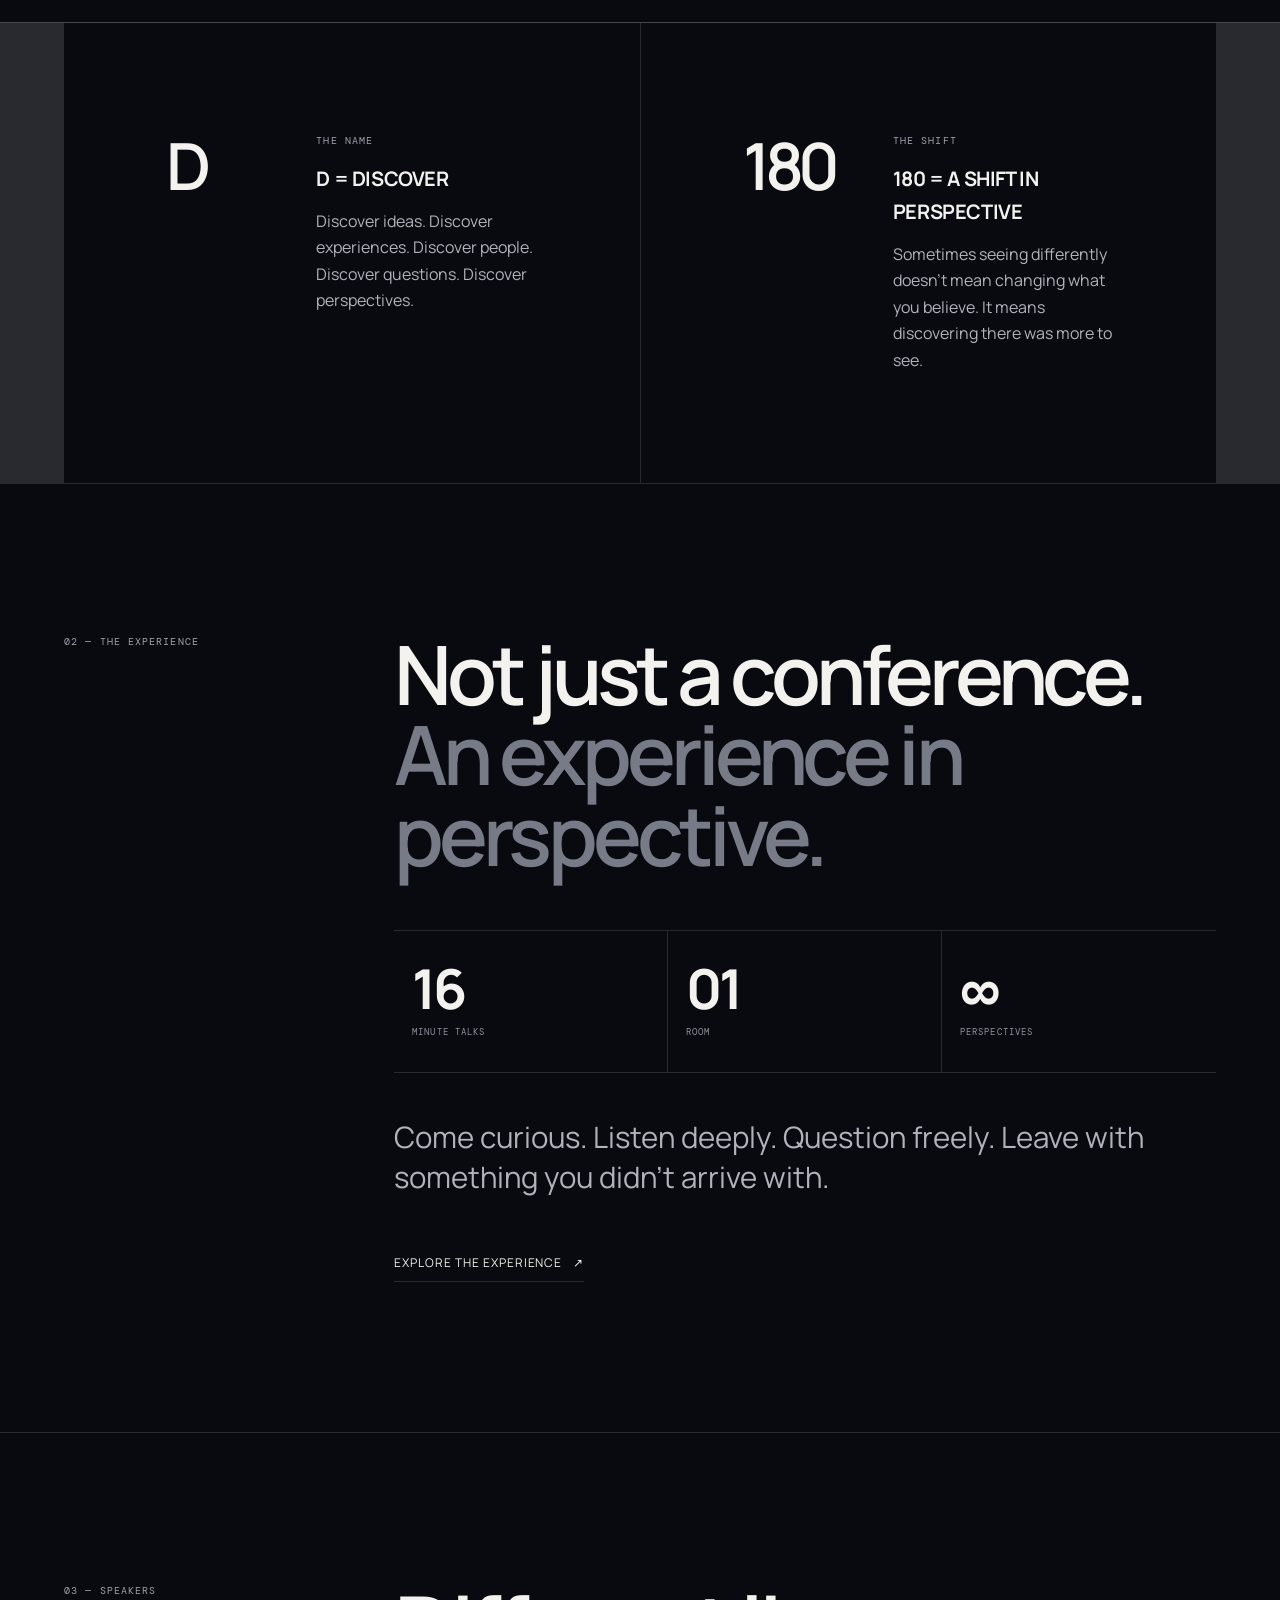
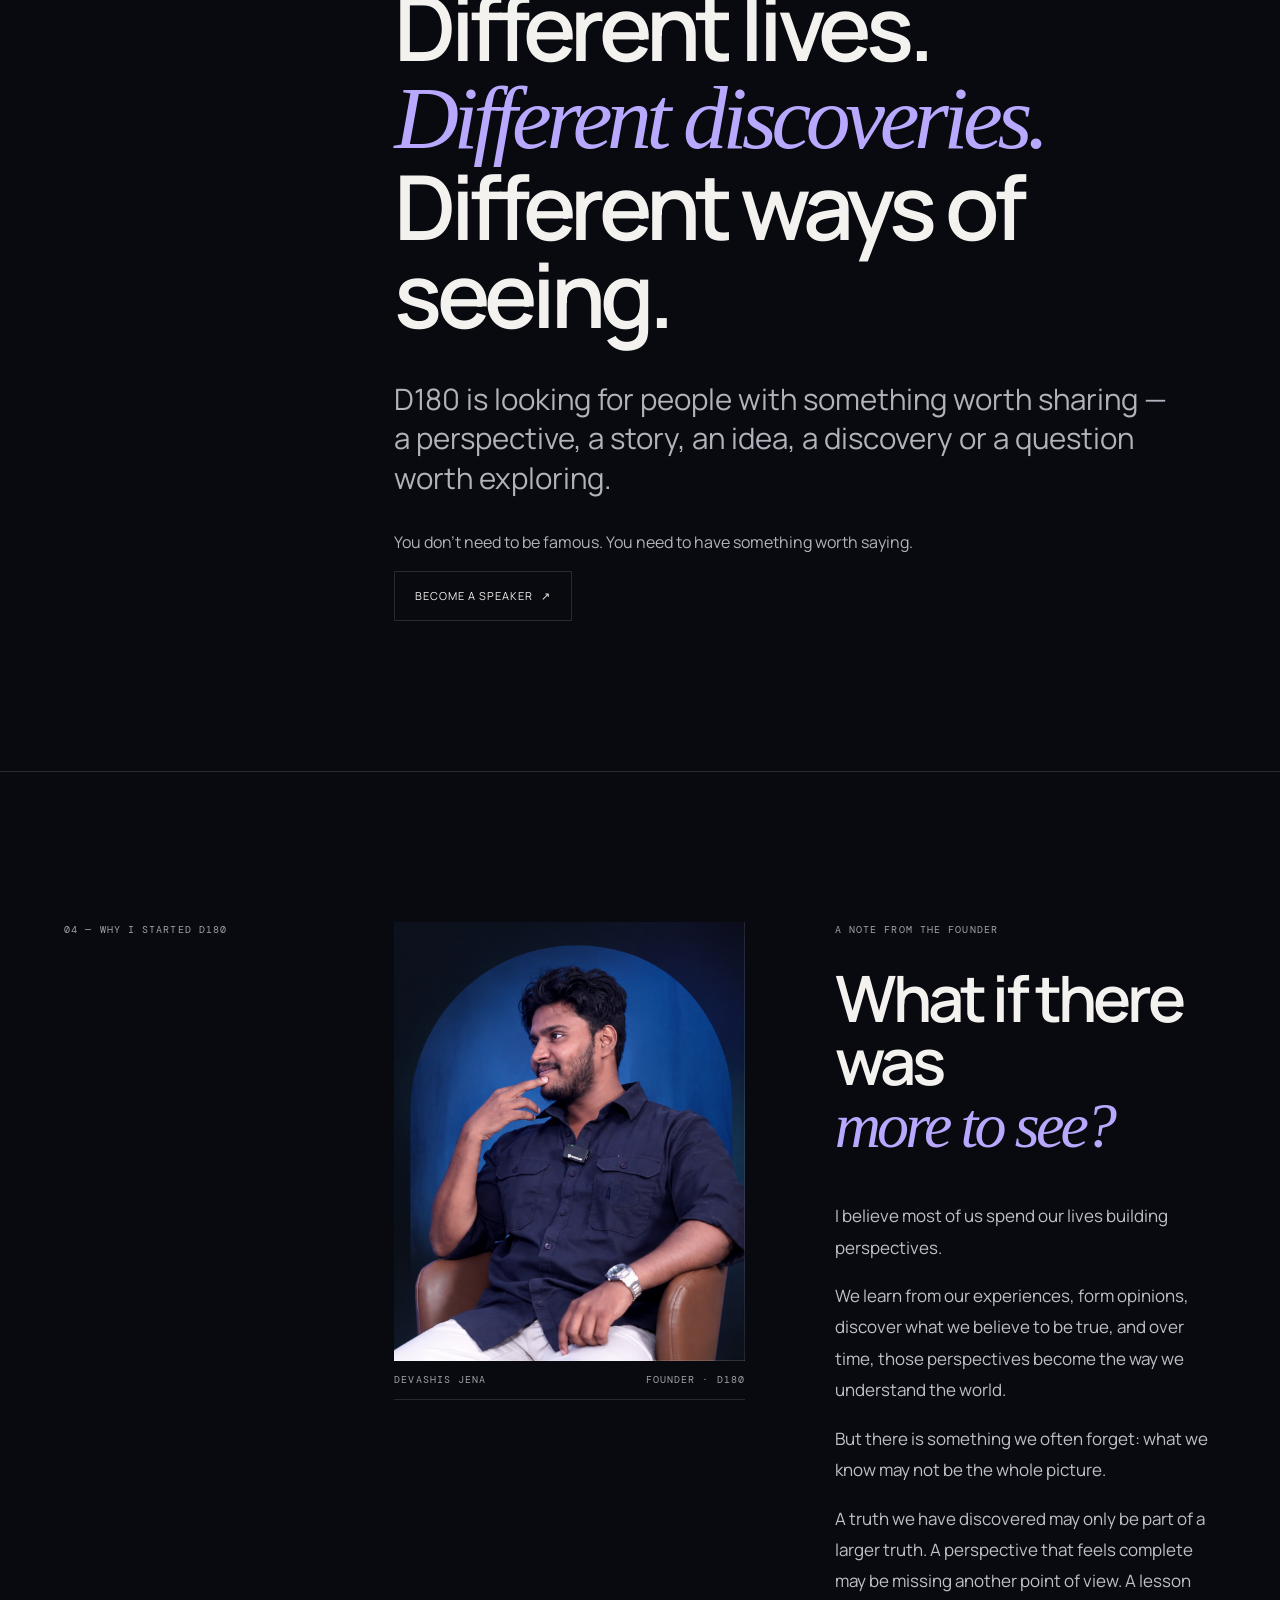
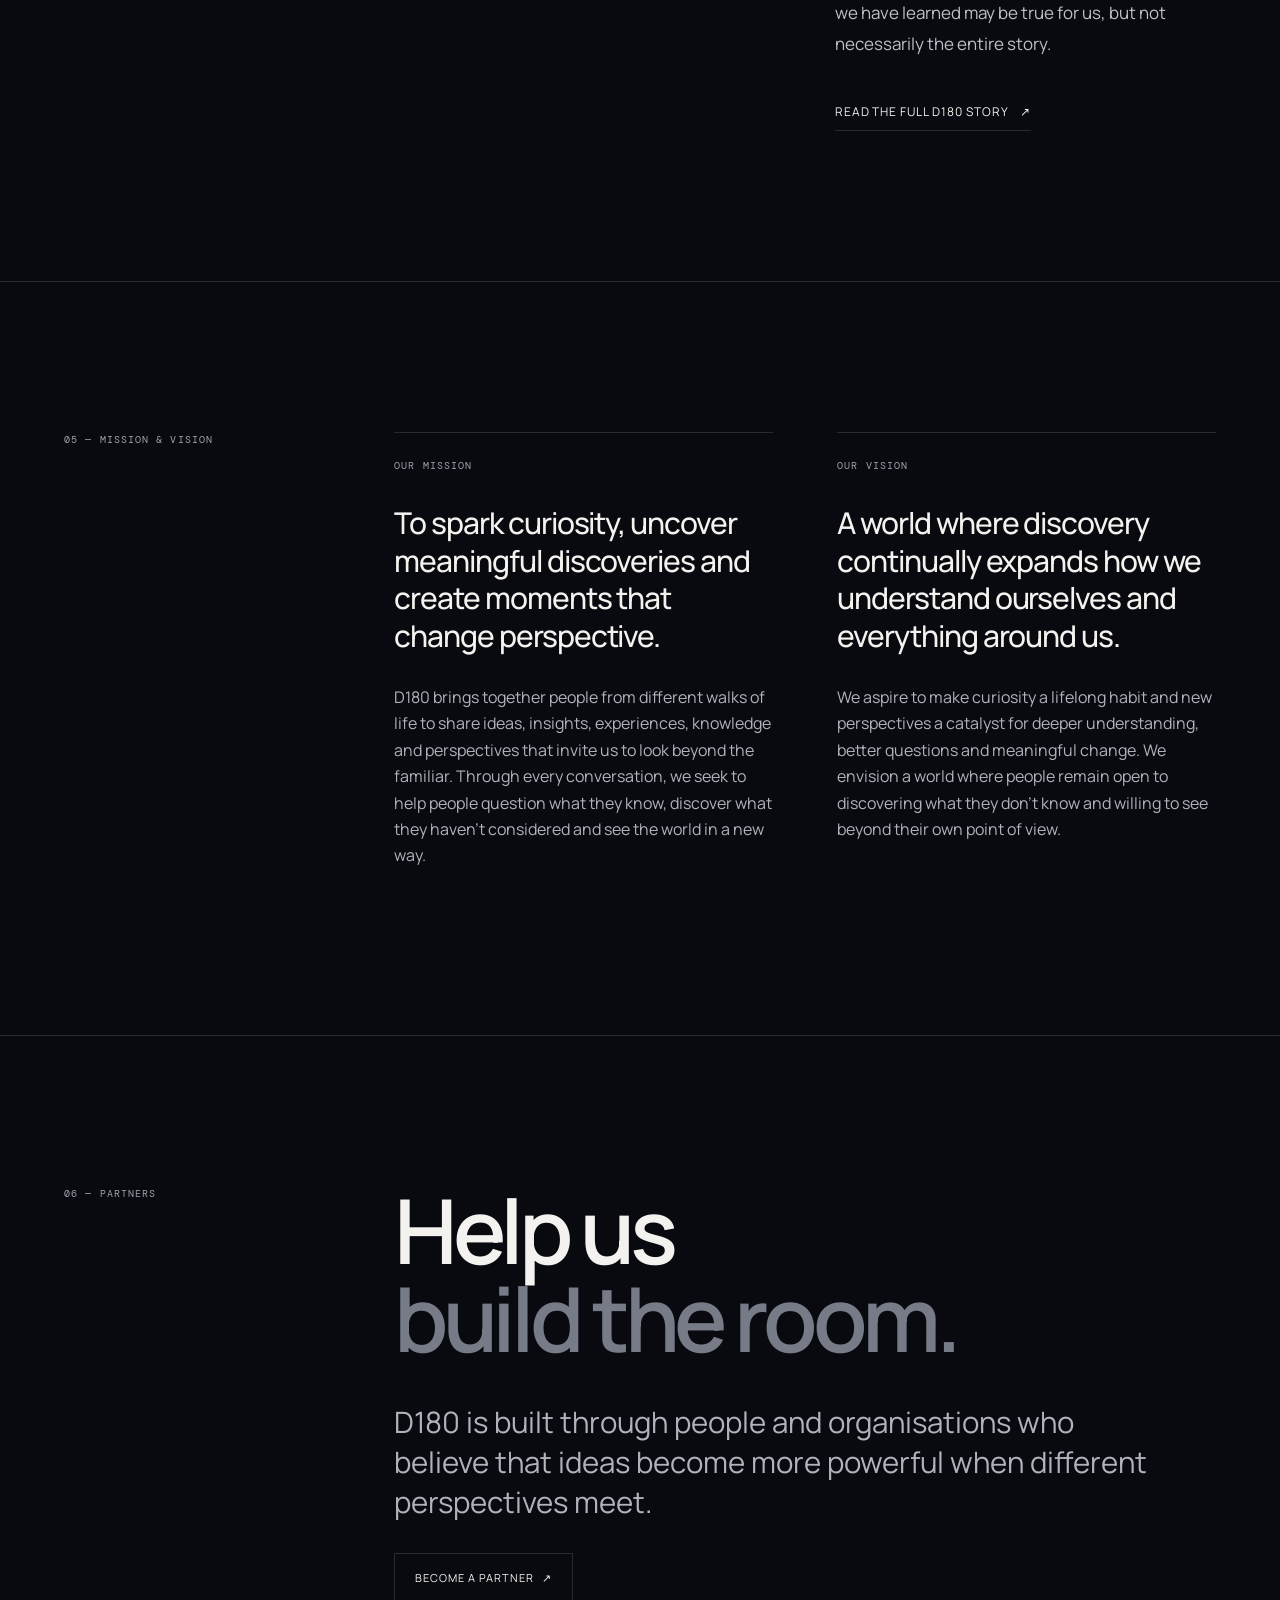
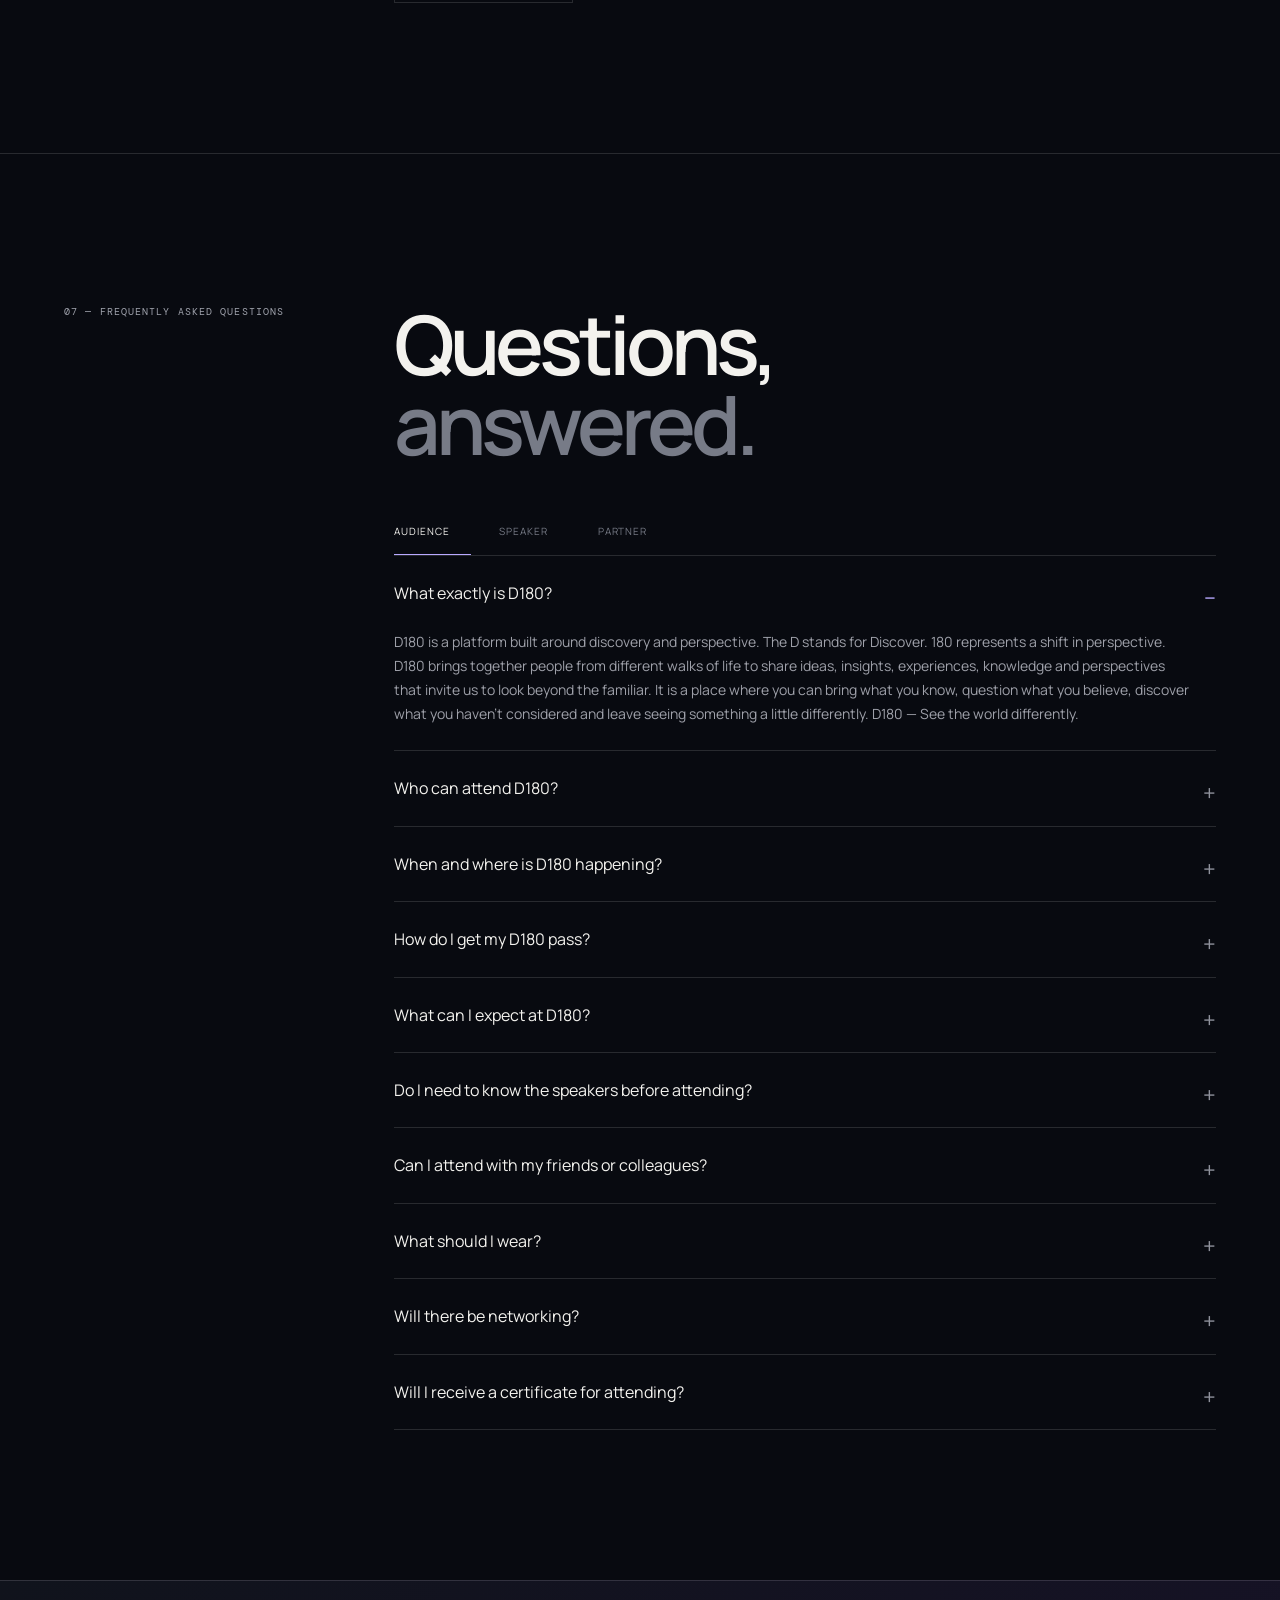
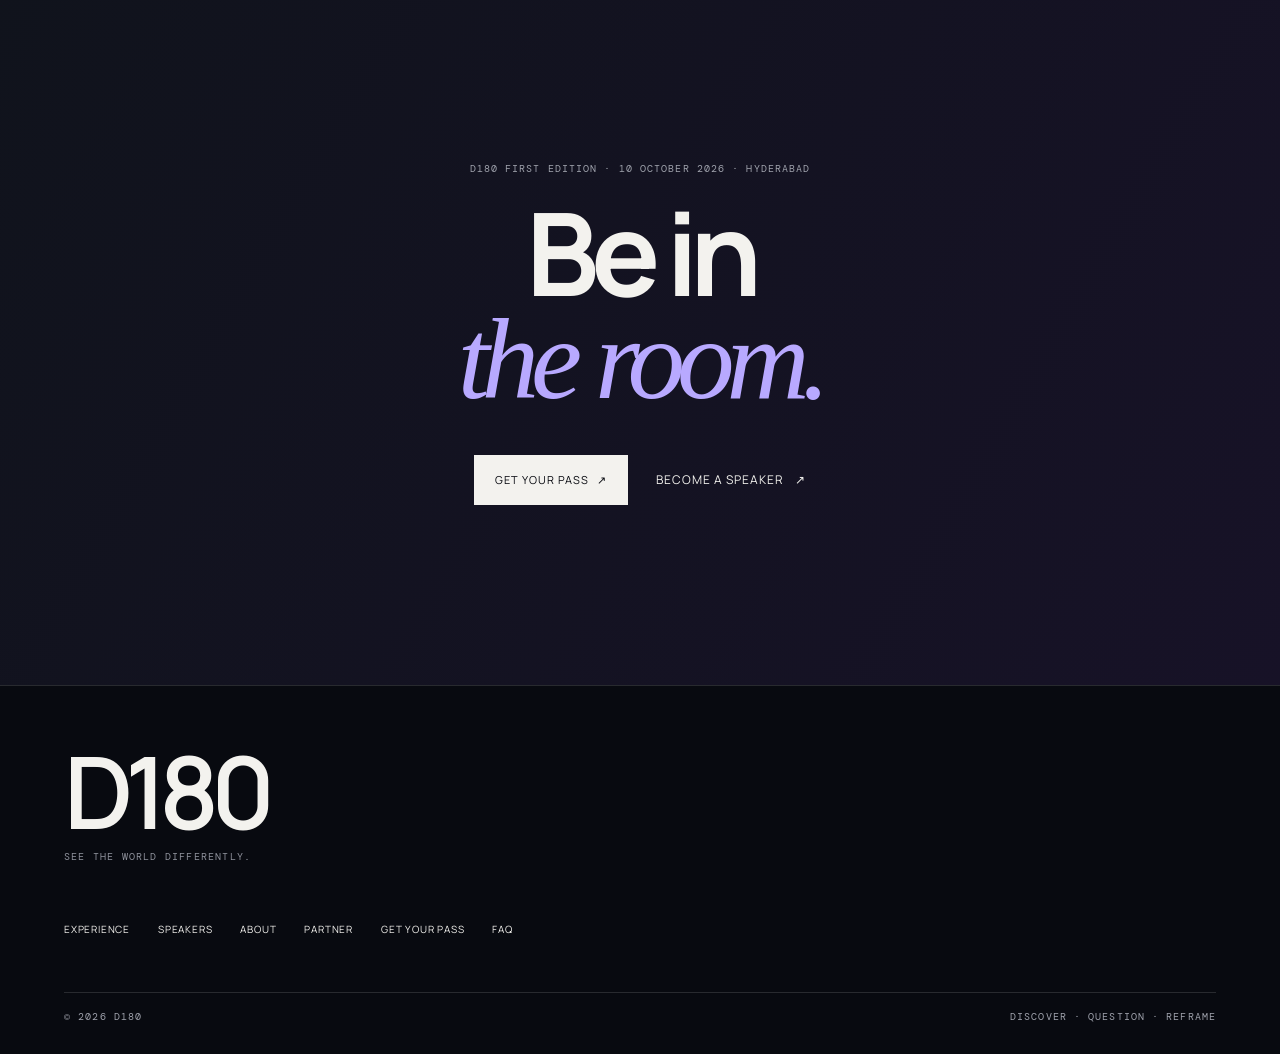
==== commit 0a241a2f: "Founder Image Fix Replaced founder image and updated founder's note content." ====
--- a/index.html
+++ b/index.html
@@ -1,9 +1,9 @@
-<!DOCTYPE html><html lang="en"><head><meta charset="UTF-8"><meta name="viewport" content="width=device-width, initial-scale=1.0"><meta name="description" content="D180 — See the world differently. A platform for ideas, discoveries, experiences and perspectives. First Edition · 10 October 2026 · Hyderabad."><meta name="theme-color" content="#080a10"><title>D180 — See the world differently.</title><link rel="preload" as="image" href="assets/founder.jpg"><link rel="icon" type="image/svg+xml" href="assets/favicon.svg"><link rel="icon" type="image/png" sizes="32x32" href="assets/favicon-32.png"><link rel="apple-touch-icon" href="assets/apple-touch-icon.png"><link rel="stylesheet" href="styles.css"></head><body><div class="noise"></div><header class="site-header"><a class="brand" href="index.html" aria-label="D180 home"><span class="brand-mark">D</span><span>180</span></a><button class="menu-toggle" aria-label="Open menu" aria-expanded="false"><span></span><span></span></button><nav class="nav"><a href="experience.html">Experience</a><a href="speakers.html">Speakers</a><a href="about.html">About</a><a href="index.html#faq">FAQ</a><a class="nav-cta" href="pass.html">Get your pass <span>↗</span></a></nav></header><main><section class="hero"><div class="eyebrow">D180 · FIRST EDITION · 10 OCTOBER 2026 · HYDERABAD</div><h1>See the world<br><em>differently.</em></h1><p class="hero-copy">A room full of ideas, experiences, discoveries and perspectives that invite you to look beyond the familiar.</p><div class="hero-actions"><a class="button button-light" href="pass.html">Get your pass <span>↗</span></a><a class="text-link" href="speaker.html">Have something worth sharing? <span>↗</span></a></div><div class="hero-bottom"><span>01 / D180</span><span>DISCOVER · QUESTION · REFRAME</span></div></section>
+<!DOCTYPE html><html lang="en"><head><meta charset="UTF-8"><meta name="viewport" content="width=device-width, initial-scale=1.0"><meta name="description" content="D180 — See the world differently. A platform for ideas, discoveries, experiences and perspectives. First Edition · 10 October 2026 · Hyderabad."><meta name="theme-color" content="#080a10"><title>D180 — See the world differently.</title><link rel="preload" as="image" href="assets/founder.png"><link rel="icon" type="image/svg+xml" href="assets/favicon.svg"><link rel="icon" type="image/png" sizes="32x32" href="assets/favicon-32.png"><link rel="apple-touch-icon" href="assets/apple-touch-icon.png"><link rel="stylesheet" href="styles.css"></head><body><div class="noise"></div><header class="site-header"><a class="brand" href="index.html" aria-label="D180 home"><span class="brand-mark">D</span><span>180</span></a><button class="menu-toggle" aria-label="Open menu" aria-expanded="false"><span></span><span></span></button><nav class="nav"><a href="experience.html">Experience</a><a href="speakers.html">Speakers</a><a href="about.html">About</a><a href="index.html#faq">FAQ</a><a class="nav-cta" href="pass.html">Get your pass <span>↗</span></a></nav></header><main><section class="hero"><div class="eyebrow">D180 · FIRST EDITION · 10 OCTOBER 2026 · HYDERABAD</div><h1>See the world<br><em>differently.</em></h1><p class="hero-copy">A room full of ideas, experiences, discoveries and perspectives that invite you to look beyond the familiar.</p><div class="hero-actions"><a class="button button-light" href="pass.html">Get your pass <span>↗</span></a><a class="text-link" href="speaker.html">Have something worth sharing? <span>↗</span></a></div><div class="hero-bottom"><span>01 / D180</span><span>DISCOVER · QUESTION · REFRAME</span></div></section>
 <section class="manifesto section"><div class="section-label">01 — WHAT IS D180?</div><div><h2>One room.<br><span>Many ways of seeing.</span></h2><p class="large-copy">D180 brings together people from different walks of life to share ideas, insights, experiences, knowledge and perspectives that invite us to look beyond the familiar.</p><p>It is a space where ideas can be explored, questioned and discussed — and where one conversation can open the door to something you had not considered before.</p></div></section>
 <section class="meaning section"><div class="meaning-card"><div class="meaning-symbol">D</div><div><div class="eyebrow">THE NAME</div><h3>D = DISCOVER</h3><p>Discover ideas. Discover experiences. Discover people. Discover questions. Discover perspectives.</p></div></div><div class="meaning-card"><div class="meaning-symbol">180</div><div><div class="eyebrow">THE SHIFT</div><h3>180 = A SHIFT IN PERSPECTIVE</h3><p>Sometimes seeing differently doesn't mean changing what you believe. It means discovering there was more to see.</p></div></div></section>
 <section class="experience-preview section"><div class="section-label">02 — THE EXPERIENCE</div><div><h2>Not just a conference.<br><span>An experience in perspective.</span></h2><div class="experience-grid"><div><strong>16</strong><span>MINUTE TALKS</span></div><div><strong>01</strong><span>ROOM</span></div><div><strong>∞</strong><span>PERSPECTIVES</span></div></div><p class="large-copy">Come curious. Listen deeply. Question freely. Leave with something you didn't arrive with.</p><a class="arrow-link" href="experience.html">Explore the experience <span>↗</span></a></div></section>
 <section class="speaker-call section"><div class="section-label">03 — SPEAKERS</div><div><h2>Different lives.<br><em>Different discoveries.</em><br>Different ways of seeing.</h2><p class="large-copy">D180 is looking for people with something worth sharing — a perspective, a story, an idea, a discovery or a question worth exploring.</p><p>You don't need to be famous. You need to have something worth saying.</p><a class="button button-outline" href="speaker.html">Become a speaker <span>↗</span></a></div></section>
-<section class="founder section"><div class="section-label">04 — WHY I STARTED D180</div><div class="founder-layout"><div class="founder-photo-wrap"><img src="assets/founder.jpg" alt="D180 founder speaking on stage" class="founder-photo"><div class="photo-caption"><span>DEVASHIS JENA</span><span>FOUNDER · D180</span></div></div><div class="founder-story"><div class="eyebrow">A NOTE FROM THE FOUNDER</div><h2>What if there was<br><em>more to see?</em></h2><p>I believe most of us spend our lives building perspectives.</p><p>We learn from our experiences, form opinions, discover what we believe to be true, and over time, those perspectives become the way we understand the world.</p><p>But there is something we often forget: what we know may not be the whole picture.</p><p>A truth we have discovered may only be part of a larger truth. A perspective that feels complete may be missing another point of view. A lesson we have learned may be true for us, but not necessarily the entire story.</p><a class="arrow-link" href="about.html">Read the full D180 story <span>↗</span></a></div></div></section>
+<section class="founder section"><div class="section-label">04 — WHY I STARTED D180</div><div class="founder-layout"><div class="founder-photo-wrap"><img src="assets/founder.png" alt="D180 founder speaking on stage" class="founder-photo"><div class="photo-caption"><span>DEVASHIS JENA</span><span>FOUNDER · D180</span></div></div><div class="founder-story"><div class="eyebrow">A NOTE FROM THE FOUNDER</div><h2>What if there was<br><em>more to see?</em></h2><p>I believe most of us spend our lives building perspectives.</p><p>We learn from our experiences, form opinions, discover what we believe to be true, and over time, those perspectives become the way we understand the world.</p><p>But there is something we often forget: what we know may not be the whole picture.</p><p>A truth we have discovered may only be part of a larger truth. A perspective that feels complete may be missing another point of view. A lesson we have learned may be true for us, but not necessarily the entire story.</p><a class="arrow-link" href="about.html">Read the full D180 story <span>↗</span></a></div></div></section>
 <section class="mission section"><div class="section-label">05 — MISSION & VISION</div><div class="mission-grid"><article><div class="eyebrow">OUR MISSION</div><h3>To spark curiosity, uncover meaningful discoveries and create moments that change perspective.</h3><p>D180 brings together people from different walks of life to share ideas, insights, experiences, knowledge and perspectives that invite us to look beyond the familiar. Through every conversation, we seek to help people question what they know, discover what they haven't considered and see the world in a new way.</p></article><article><div class="eyebrow">OUR VISION</div><h3>A world where discovery continually expands how we understand ourselves and everything around us.</h3><p>We aspire to make curiosity a lifelong habit and new perspectives a catalyst for deeper understanding, better questions and meaningful change. We envision a world where people remain open to discovering what they don't know and willing to see beyond their own point of view.</p></article></div></section>
 <section class="partner-call section"><div class="section-label">06 — PARTNERS</div><div><h2>Help us<br><span>build the room.</span></h2><p class="large-copy">D180 is built through people and organisations who believe that ideas become more powerful when different perspectives meet.</p><a class="button button-outline" href="partner.html">Become a partner <span>↗</span></a></div></section><section class="faq section" id="faq"><div class="section-label">07 — FREQUENTLY ASKED QUESTIONS</div><div><h2>Questions,<br><span>answered.</span></h2><div class="faq-tabs" role="tablist" aria-label="FAQ categories"><button class="faq-tab active" data-tab="audience" role="tab" aria-selected="true">Audience</button><button class="faq-tab" data-tab="speaker" role="tab" aria-selected="false">Speaker</button><button class="faq-tab" data-tab="partner" role="tab" aria-selected="false">Partner</button></div>
 <div class="faq-panel active" data-panel="audience">
@@ -42,4 +42,4 @@
 <details><summary>Can media organisations or communities partner with D180?</summary><p>Yes. D180 can explore media and community partnerships that help bring the conversations and discoveries beyond the physical room.</p></details>
 <details><summary>Can we partner with D180 for future editions as well?</summary><p>Yes. D180 is being built as a long-term platform, and partnerships can potentially extend beyond the First Edition. Existing partners will have the first right to renew their partnership for future editions before the opportunity is opened to others.</p></details>
 <details><summary>What is the dress code for D180 partners?</summary><p>The dress code for D180 partners is Smart Formals, Formals or Semi-Formals. We encourage partners and representatives attending the event to dress in a polished and professional manner appropriate for the D180 experience.</p></details>
-<div class="faq-cta"><a class="arrow-link" href="partner.html">Explore partnership opportunities <span>↗</span></a></div></div></div></section><section class="final-cta"><div class="eyebrow">D180 FIRST EDITION · 10 OCTOBER 2026 · HYDERABAD</div><h2>Be in<br><em>the room.</em></h2><div class="hero-actions"><a class="button button-light" href="pass.html">Get your pass <span>↗</span></a><a class="text-link text-link-light" href="speaker.html">Become a speaker <span>↗</span></a></div></section></main><footer class="site-footer"><div class="footer-brand">D180</div><div class="footer-tagline">SEE THE WORLD DIFFERENTLY.</div><div class="footer-links"><a href="experience.html">Experience</a><a href="speakers.html">Speakers</a><a href="about.html">About</a><a href="partner.html">Partner</a><a href="pass.html">Get your pass</a><a href="index.html#faq">FAQ</a></div><div class="footer-bottom"><span>© 2026 D180</span><span>DISCOVER · QUESTION · REFRAME</span></div></footer><script src="script.js"></script></body></html>+<div class="faq-cta"><a class="arrow-link" href="partner.html">Explore partnership opportunities <span>↗</span></a></div></div></div></section><section class="final-cta"><div class="eyebrow">D180 FIRST EDITION · 10 OCTOBER 2026 · HYDERABAD</div><h2>Be in<br><em>the room.</em></h2><div class="hero-actions"><a class="button button-light" href="pass.html">Get your pass <span>↗</span></a><a class="text-link text-link-light" href="speaker.html">Become a speaker <span>↗</span></a></div></section></main><footer class="site-footer"><div class="footer-brand">D180</div><div class="footer-tagline">SEE THE WORLD DIFFERENTLY.</div><div class="footer-links"><a href="experience.html">Experience</a><a href="speakers.html">Speakers</a><a href="about.html">About</a><a href="partner.html">Partner</a><a href="pass.html">Get your pass</a><a href="index.html#faq">FAQ</a></div><div class="footer-bottom"><span>© 2026 D180</span><span>DISCOVER · QUESTION · REFRAME</span></div></footer><script src="script.js"></script></body></html>
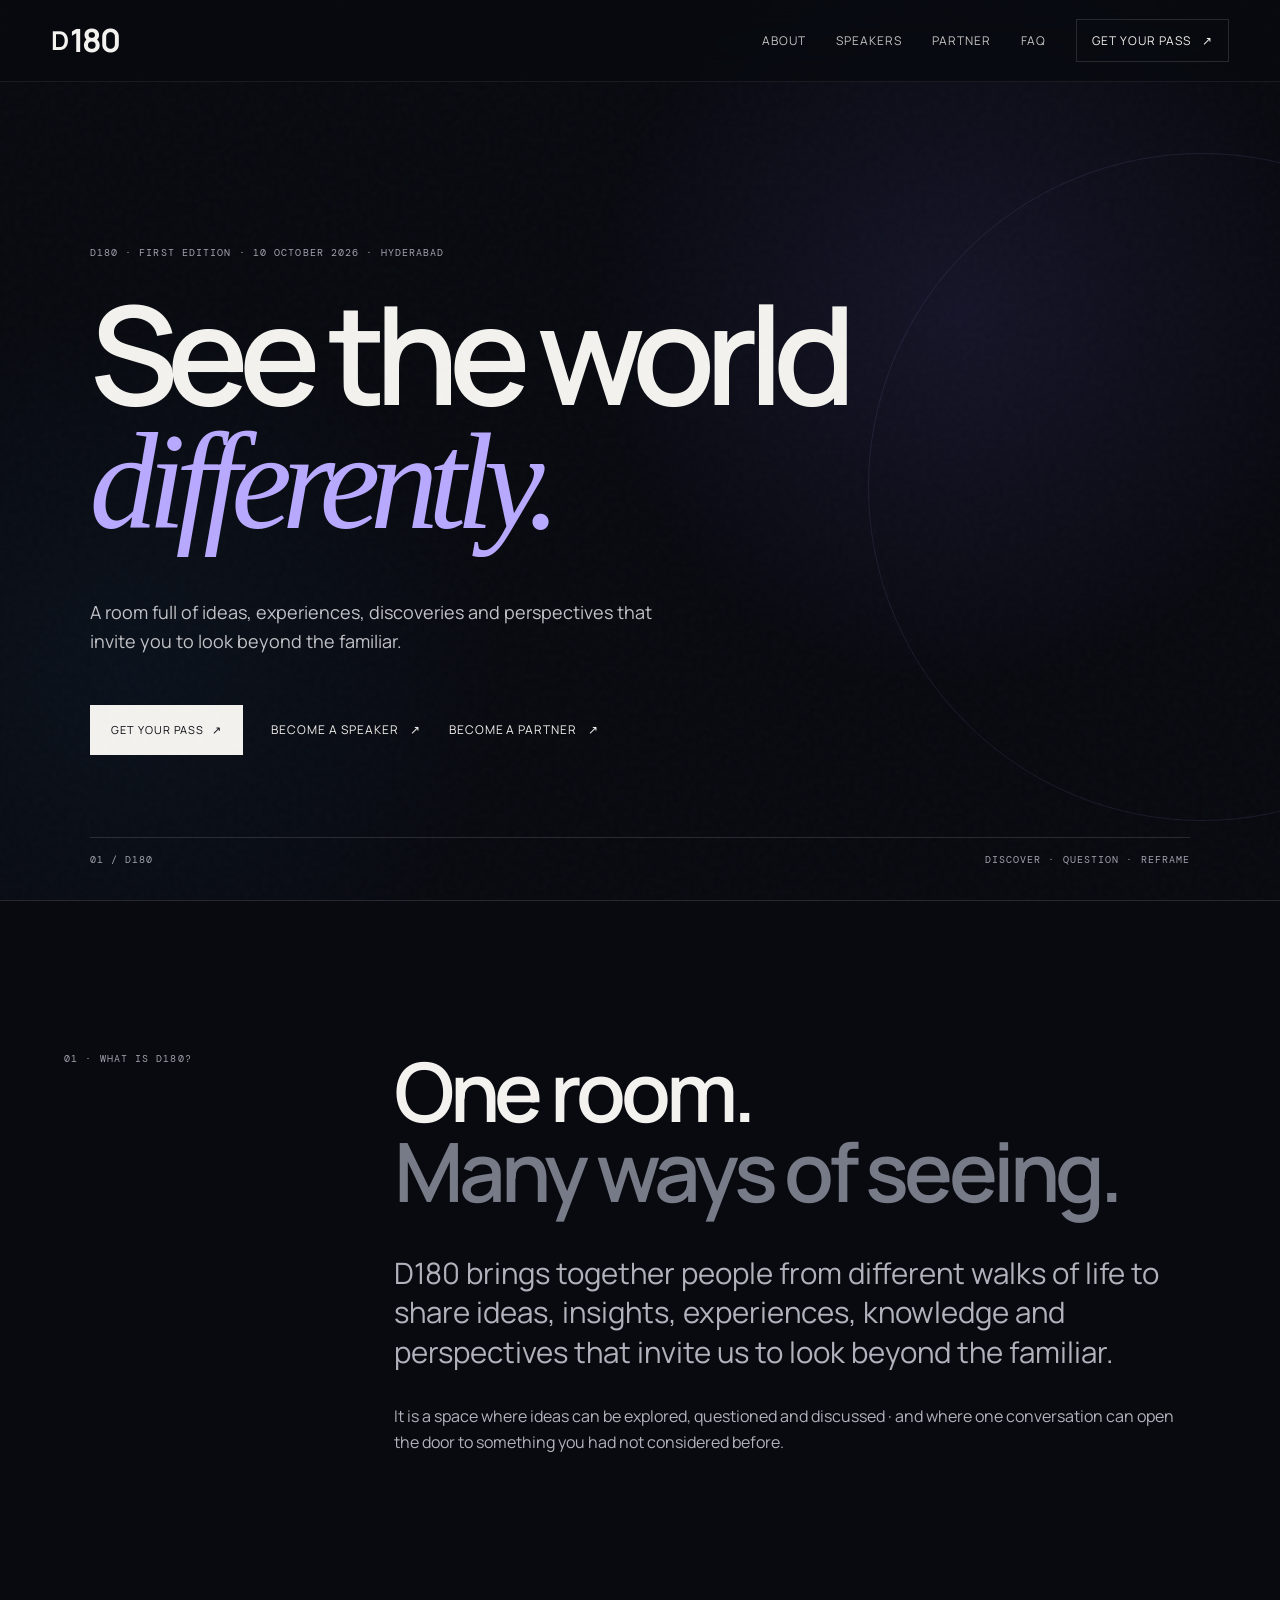
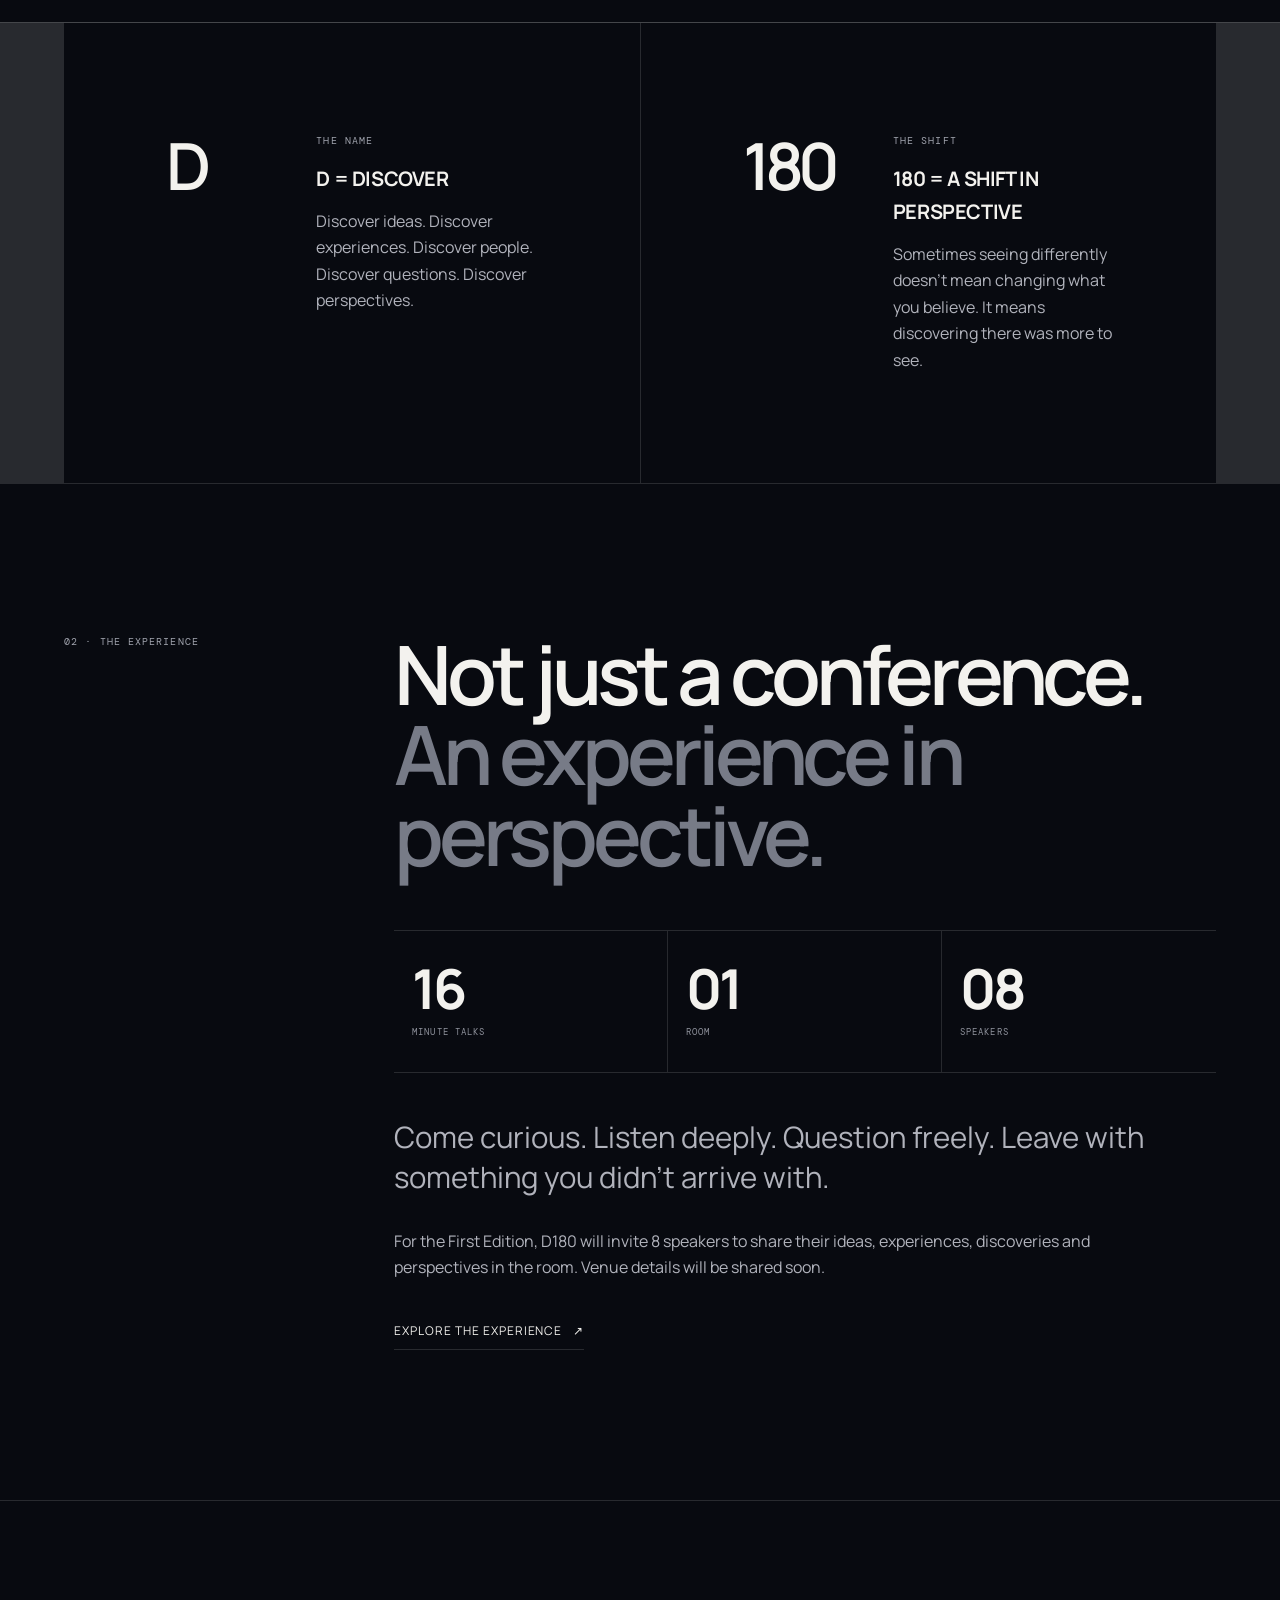
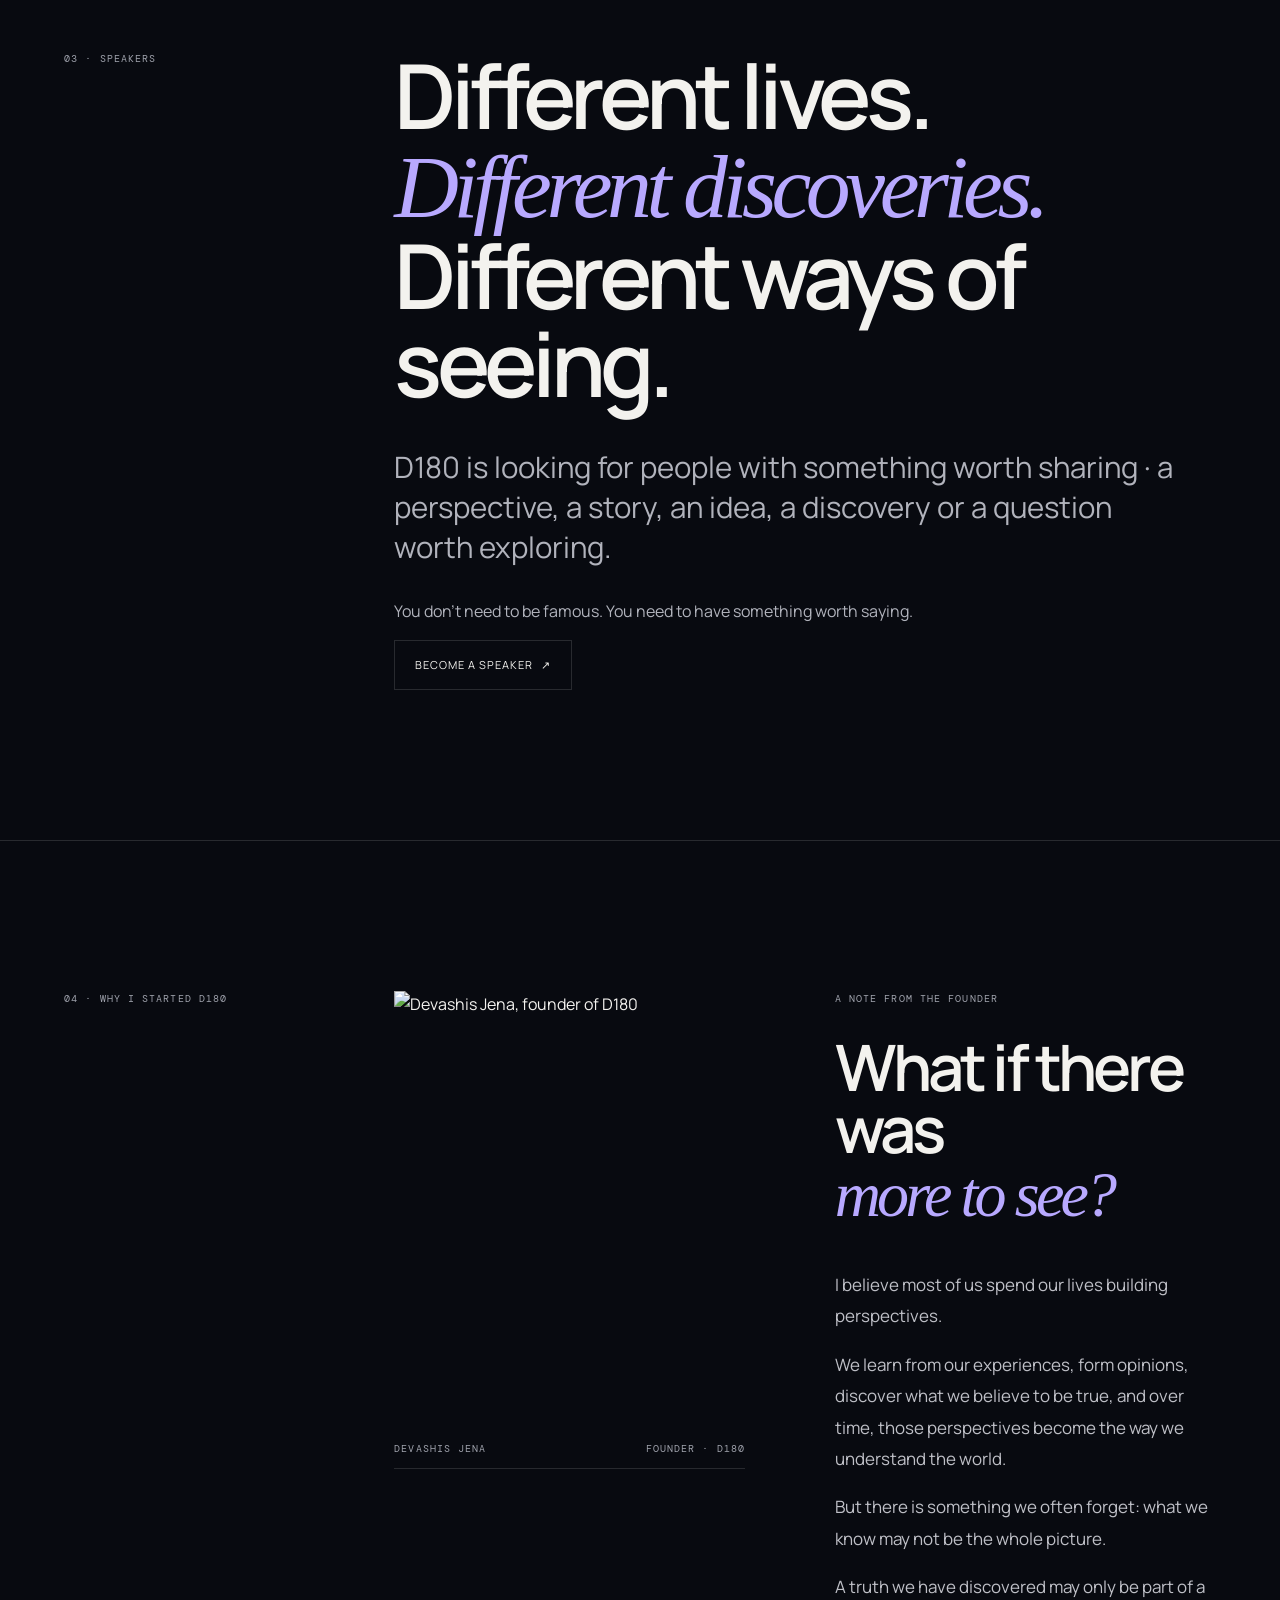
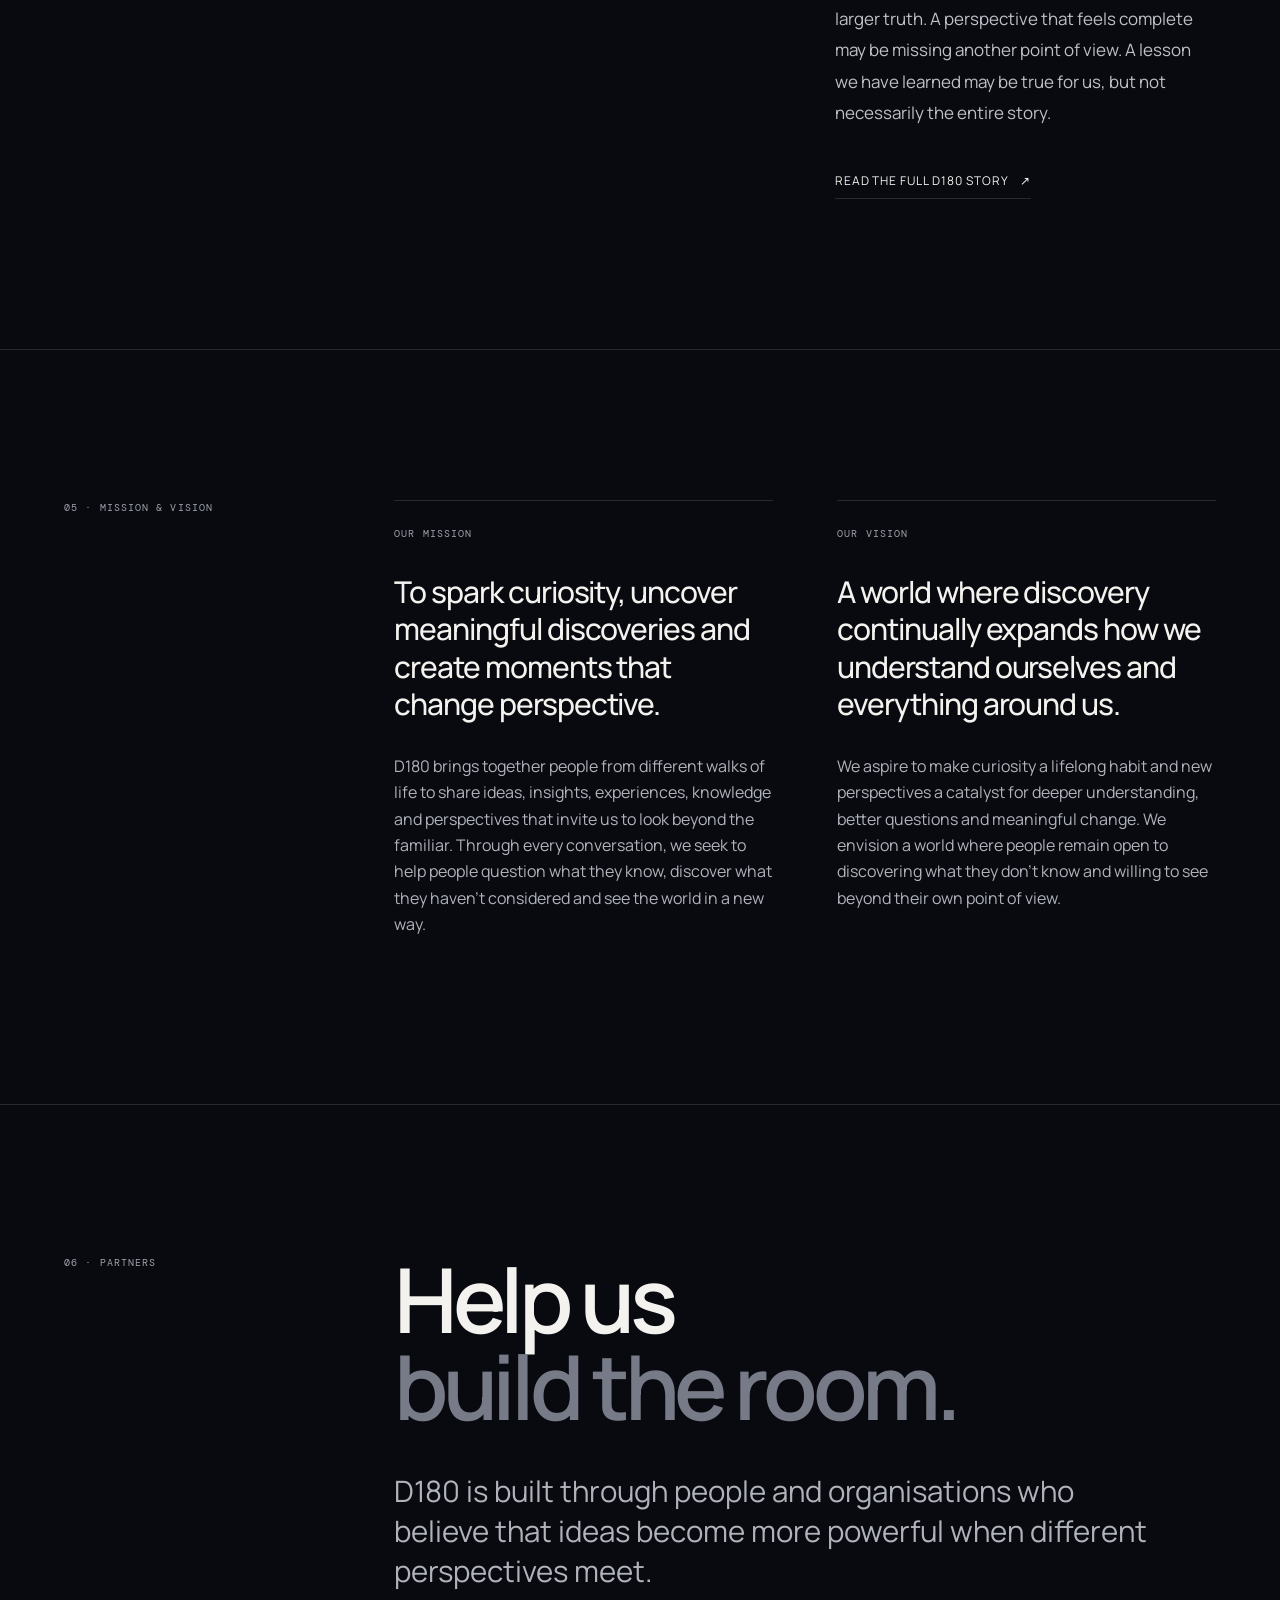
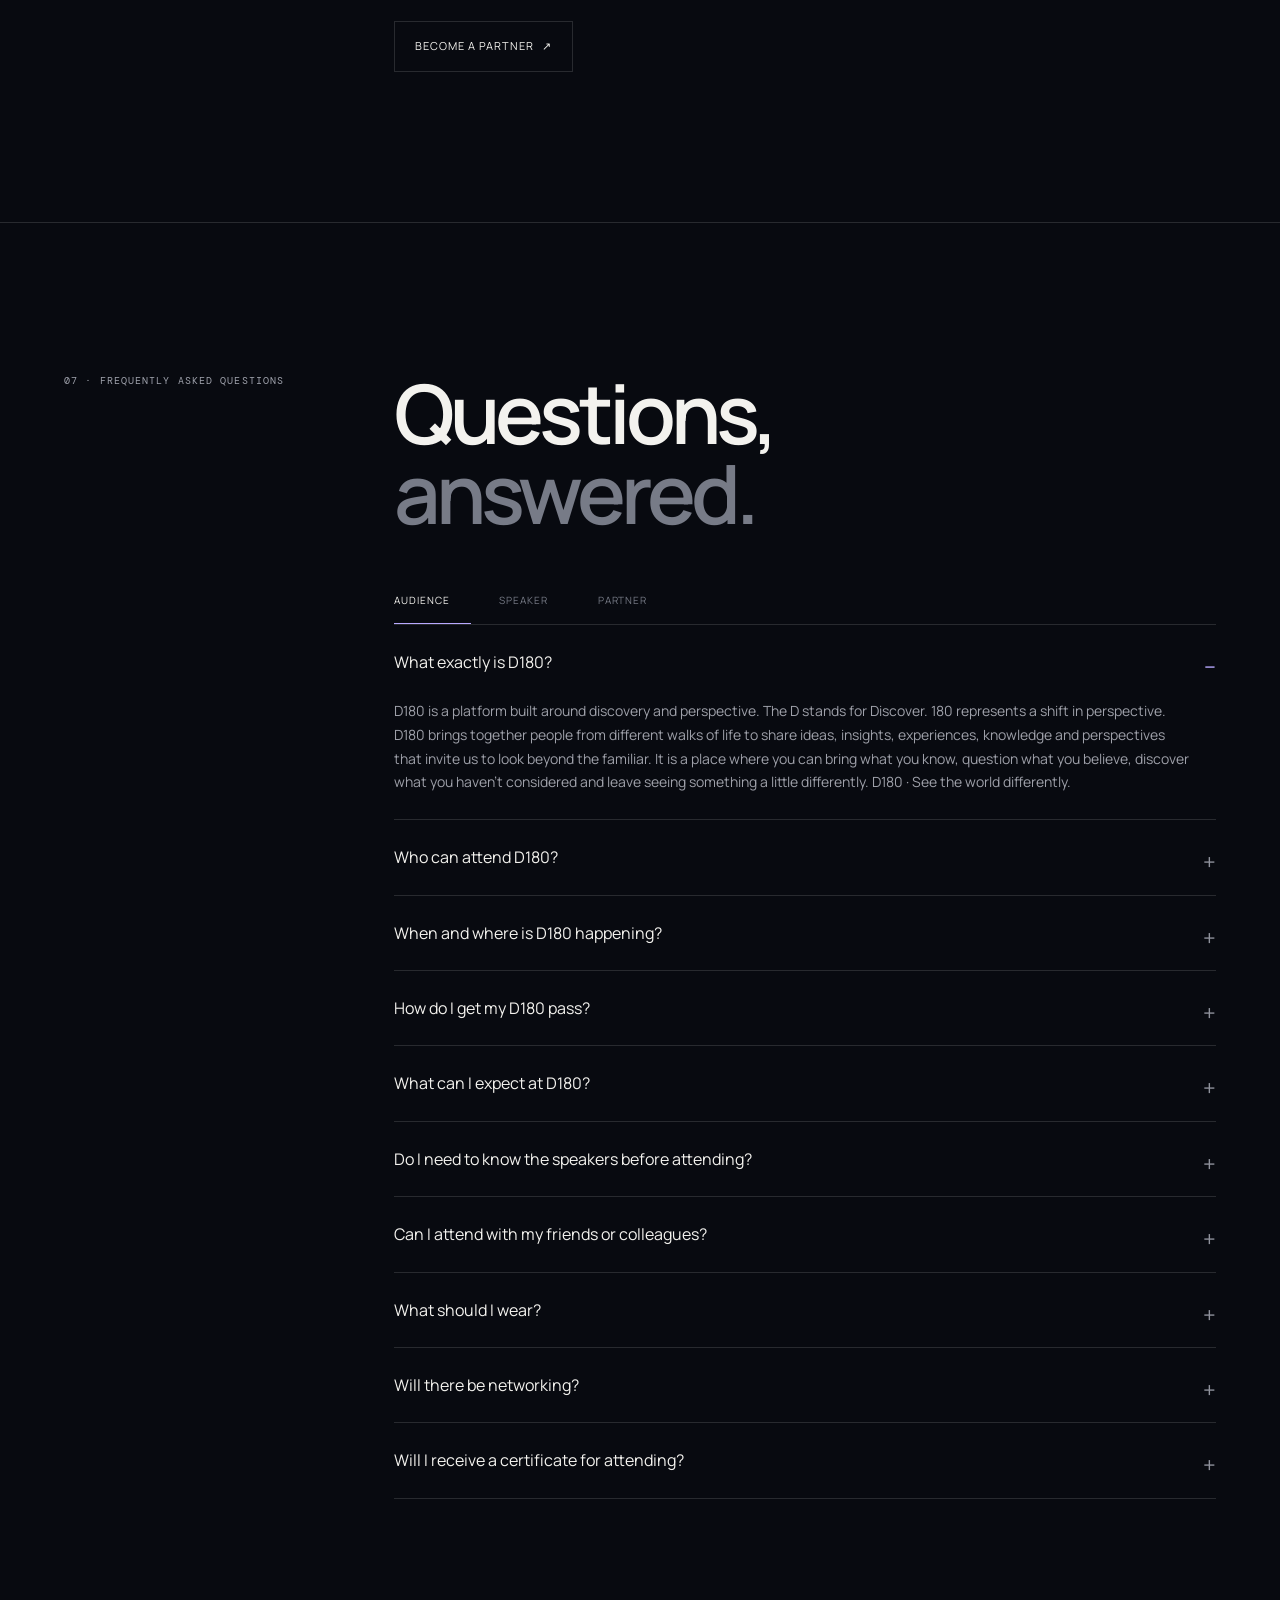
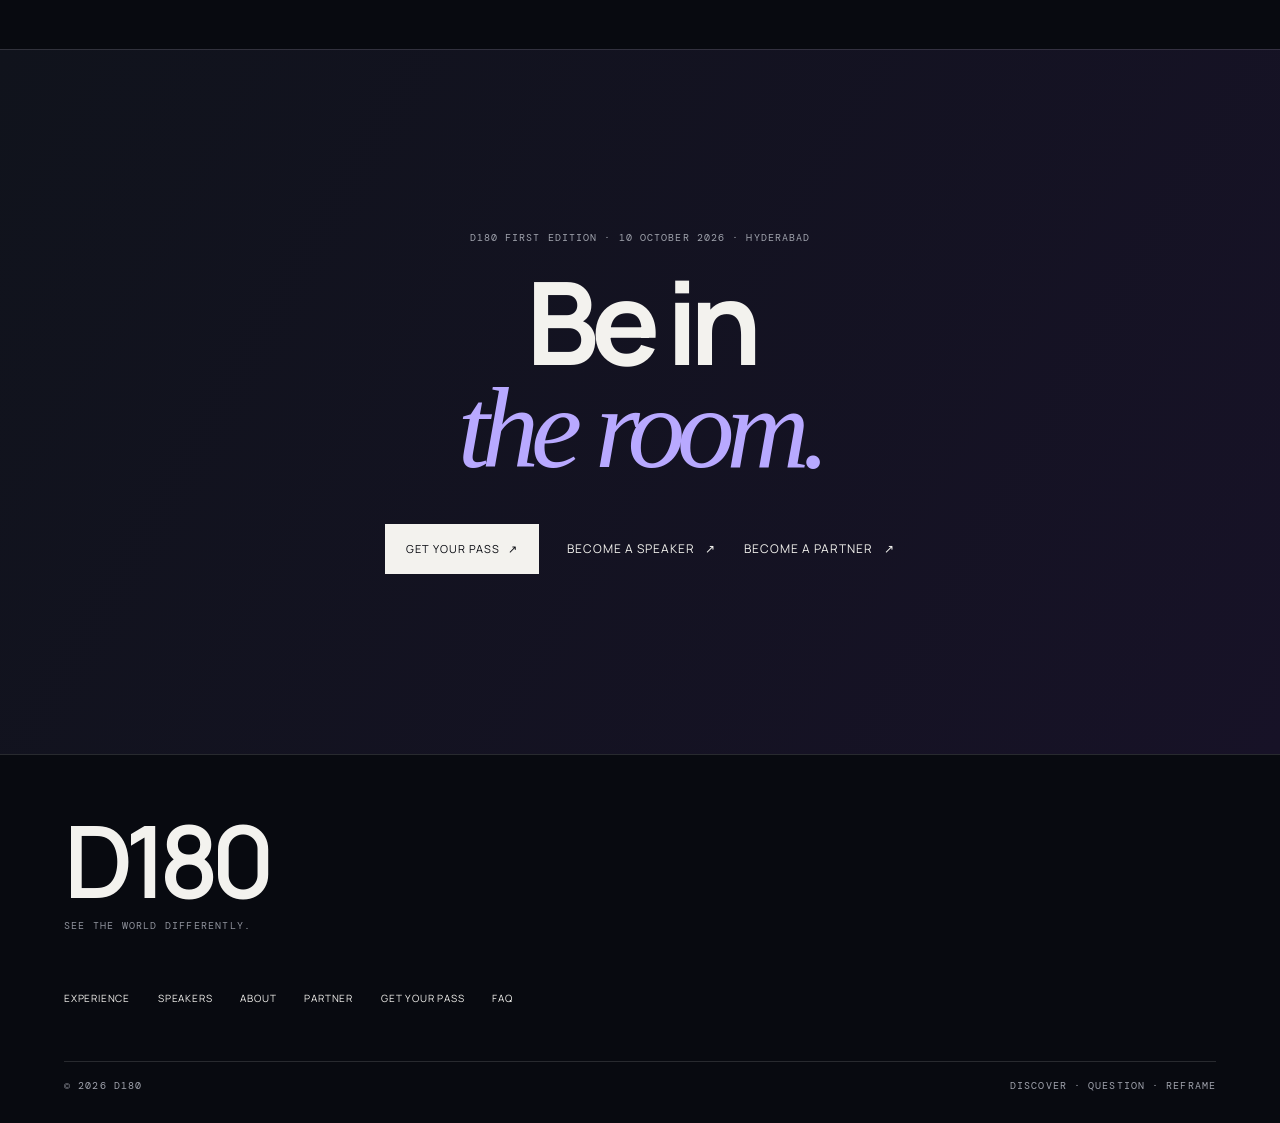
==== commit 18d2f81d: "Add files via upload" ====
--- a/index.html
+++ b/index.html
@@ -1,13 +1,13 @@
-<!DOCTYPE html><html lang="en"><head><meta charset="UTF-8"><meta name="viewport" content="width=device-width, initial-scale=1.0"><meta name="description" content="D180 — See the world differently. A platform for ideas, discoveries, experiences and perspectives. First Edition · 10 October 2026 · Hyderabad."><meta name="theme-color" content="#080a10"><title>D180 — See the world differently.</title><link rel="preload" as="image" href="assets/founder.png"><link rel="icon" type="image/svg+xml" href="assets/favicon.svg"><link rel="icon" type="image/png" sizes="32x32" href="assets/favicon-32.png"><link rel="apple-touch-icon" href="assets/apple-touch-icon.png"><link rel="stylesheet" href="styles.css"></head><body><div class="noise"></div><header class="site-header"><a class="brand" href="index.html" aria-label="D180 home"><span class="brand-mark">D</span><span>180</span></a><button class="menu-toggle" aria-label="Open menu" aria-expanded="false"><span></span><span></span></button><nav class="nav"><a href="experience.html">Experience</a><a href="speakers.html">Speakers</a><a href="about.html">About</a><a href="index.html#faq">FAQ</a><a class="nav-cta" href="pass.html">Get your pass <span>↗</span></a></nav></header><main><section class="hero"><div class="eyebrow">D180 · FIRST EDITION · 10 OCTOBER 2026 · HYDERABAD</div><h1>See the world<br><em>differently.</em></h1><p class="hero-copy">A room full of ideas, experiences, discoveries and perspectives that invite you to look beyond the familiar.</p><div class="hero-actions"><a class="button button-light" href="pass.html">Get your pass <span>↗</span></a><a class="text-link" href="speaker.html">Have something worth sharing? <span>↗</span></a></div><div class="hero-bottom"><span>01 / D180</span><span>DISCOVER · QUESTION · REFRAME</span></div></section>
-<section class="manifesto section"><div class="section-label">01 — WHAT IS D180?</div><div><h2>One room.<br><span>Many ways of seeing.</span></h2><p class="large-copy">D180 brings together people from different walks of life to share ideas, insights, experiences, knowledge and perspectives that invite us to look beyond the familiar.</p><p>It is a space where ideas can be explored, questioned and discussed — and where one conversation can open the door to something you had not considered before.</p></div></section>
+<!DOCTYPE html><html lang="en"><head><meta charset="UTF-8"><meta name="viewport" content="width=device-width, initial-scale=1.0"><meta name="description" content="D180 · See the world differently. A platform for ideas, discoveries, experiences and perspectives. First Edition · 10 October 2026 · Hyderabad."><meta name="theme-color" content="#080a10"><title>D180 · See the world differently.</title><link rel="icon" type="image/png" href="assets/favicon.png"><link rel="apple-touch-icon" href="assets/apple-touch-icon.png"><link rel="preload" as="image" href="assets/founder.jpg"><link rel="stylesheet" href="styles.css"></head><body><div class="noise"></div><header class="site-header"><a class="brand" href="index.html" aria-label="D180 home"><span class="brand-mark">D</span><span>180</span></a><button class="menu-toggle" aria-label="Open menu" aria-expanded="false"><span></span><span></span></button><nav class="nav"><a href="about.html">About</a><a href="speakers.html">Speakers</a><a href="partner.html">Partner</a><a href="index.html#faq">FAQ</a><a class="nav-cta" href="pass.html">Get your pass <span>↗</span></a></nav></header><main><section class="hero"><div class="eyebrow">D180 · FIRST EDITION · 10 OCTOBER 2026 · HYDERABAD</div><h1>See the world<br><em>differently.</em></h1><p class="hero-copy">A room full of ideas, experiences, discoveries and perspectives that invite you to look beyond the familiar.</p><div class="hero-actions"><a class="button button-light" href="pass.html">Get your pass <span>↗</span></a><a class="text-link" href="speaker.html">Become a speaker <span>↗</span></a><a class="text-link" href="partner.html">Become a partner <span>↗</span></a></div><div class="hero-bottom"><span>01 / D180</span><span>DISCOVER · QUESTION · REFRAME</span></div></section>
+<section class="manifesto section"><div class="section-label">01 · WHAT IS D180?</div><div><h2>One room.<br><span>Many ways of seeing.</span></h2><p class="large-copy">D180 brings together people from different walks of life to share ideas, insights, experiences, knowledge and perspectives that invite us to look beyond the familiar.</p><p>It is a space where ideas can be explored, questioned and discussed · and where one conversation can open the door to something you had not considered before.</p></div></section>
 <section class="meaning section"><div class="meaning-card"><div class="meaning-symbol">D</div><div><div class="eyebrow">THE NAME</div><h3>D = DISCOVER</h3><p>Discover ideas. Discover experiences. Discover people. Discover questions. Discover perspectives.</p></div></div><div class="meaning-card"><div class="meaning-symbol">180</div><div><div class="eyebrow">THE SHIFT</div><h3>180 = A SHIFT IN PERSPECTIVE</h3><p>Sometimes seeing differently doesn't mean changing what you believe. It means discovering there was more to see.</p></div></div></section>
-<section class="experience-preview section"><div class="section-label">02 — THE EXPERIENCE</div><div><h2>Not just a conference.<br><span>An experience in perspective.</span></h2><div class="experience-grid"><div><strong>16</strong><span>MINUTE TALKS</span></div><div><strong>01</strong><span>ROOM</span></div><div><strong>∞</strong><span>PERSPECTIVES</span></div></div><p class="large-copy">Come curious. Listen deeply. Question freely. Leave with something you didn't arrive with.</p><a class="arrow-link" href="experience.html">Explore the experience <span>↗</span></a></div></section>
-<section class="speaker-call section"><div class="section-label">03 — SPEAKERS</div><div><h2>Different lives.<br><em>Different discoveries.</em><br>Different ways of seeing.</h2><p class="large-copy">D180 is looking for people with something worth sharing — a perspective, a story, an idea, a discovery or a question worth exploring.</p><p>You don't need to be famous. You need to have something worth saying.</p><a class="button button-outline" href="speaker.html">Become a speaker <span>↗</span></a></div></section>
-<section class="founder section"><div class="section-label">04 — WHY I STARTED D180</div><div class="founder-layout"><div class="founder-photo-wrap"><img src="assets/founder.png" alt="D180 founder speaking on stage" class="founder-photo"><div class="photo-caption"><span>DEVASHIS JENA</span><span>FOUNDER · D180</span></div></div><div class="founder-story"><div class="eyebrow">A NOTE FROM THE FOUNDER</div><h2>What if there was<br><em>more to see?</em></h2><p>I believe most of us spend our lives building perspectives.</p><p>We learn from our experiences, form opinions, discover what we believe to be true, and over time, those perspectives become the way we understand the world.</p><p>But there is something we often forget: what we know may not be the whole picture.</p><p>A truth we have discovered may only be part of a larger truth. A perspective that feels complete may be missing another point of view. A lesson we have learned may be true for us, but not necessarily the entire story.</p><a class="arrow-link" href="about.html">Read the full D180 story <span>↗</span></a></div></div></section>
-<section class="mission section"><div class="section-label">05 — MISSION & VISION</div><div class="mission-grid"><article><div class="eyebrow">OUR MISSION</div><h3>To spark curiosity, uncover meaningful discoveries and create moments that change perspective.</h3><p>D180 brings together people from different walks of life to share ideas, insights, experiences, knowledge and perspectives that invite us to look beyond the familiar. Through every conversation, we seek to help people question what they know, discover what they haven't considered and see the world in a new way.</p></article><article><div class="eyebrow">OUR VISION</div><h3>A world where discovery continually expands how we understand ourselves and everything around us.</h3><p>We aspire to make curiosity a lifelong habit and new perspectives a catalyst for deeper understanding, better questions and meaningful change. We envision a world where people remain open to discovering what they don't know and willing to see beyond their own point of view.</p></article></div></section>
-<section class="partner-call section"><div class="section-label">06 — PARTNERS</div><div><h2>Help us<br><span>build the room.</span></h2><p class="large-copy">D180 is built through people and organisations who believe that ideas become more powerful when different perspectives meet.</p><a class="button button-outline" href="partner.html">Become a partner <span>↗</span></a></div></section><section class="faq section" id="faq"><div class="section-label">07 — FREQUENTLY ASKED QUESTIONS</div><div><h2>Questions,<br><span>answered.</span></h2><div class="faq-tabs" role="tablist" aria-label="FAQ categories"><button class="faq-tab active" data-tab="audience" role="tab" aria-selected="true">Audience</button><button class="faq-tab" data-tab="speaker" role="tab" aria-selected="false">Speaker</button><button class="faq-tab" data-tab="partner" role="tab" aria-selected="false">Partner</button></div>
+<section class="experience-preview section"><div class="section-label">02 · THE EXPERIENCE</div><div><h2>Not just a conference.<br><span>An experience in perspective.</span></h2><div class="experience-grid"><div><strong>16</strong><span>MINUTE TALKS</span></div><div><strong>01</strong><span>ROOM</span></div><div><strong>08</strong><span>SPEAKERS</span></div></div><p class="large-copy">Come curious. Listen deeply. Question freely. Leave with something you didn't arrive with.</p><p>For the First Edition, D180 will invite 8 speakers to share their ideas, experiences, discoveries and perspectives in the room. Venue details will be shared soon.</p><a class="arrow-link" href="experience.html">Explore the experience <span>↗</span></a></div></section>
+<section class="speaker-call section"><div class="section-label">03 · SPEAKERS</div><div><h2>Different lives.<br><em>Different discoveries.</em><br>Different ways of seeing.</h2><p class="large-copy">D180 is looking for people with something worth sharing · a perspective, a story, an idea, a discovery or a question worth exploring.</p><p>You don't need to be famous. You need to have something worth saying.</p><a class="button button-outline" href="speaker.html">Become a speaker <span>↗</span></a></div></section>
+<section class="founder section"><div class="section-label">04 · WHY I STARTED D180</div><div class="founder-layout"><div class="founder-photo-wrap"><img src="assets/founder.jpg" alt="Devashis Jena, founder of D180" class="founder-photo"><div class="photo-caption"><span>DEVASHIS JENA</span><span>FOUNDER · D180</span></div></div><div class="founder-story"><div class="eyebrow">A NOTE FROM THE FOUNDER</div><h2>What if there was<br><em>more to see?</em></h2><p>I believe most of us spend our lives building perspectives.</p><p>We learn from our experiences, form opinions, discover what we believe to be true, and over time, those perspectives become the way we understand the world.</p><p>But there is something we often forget: what we know may not be the whole picture.</p><p>A truth we have discovered may only be part of a larger truth. A perspective that feels complete may be missing another point of view. A lesson we have learned may be true for us, but not necessarily the entire story.</p><a class="arrow-link" href="about.html">Read the full D180 story <span>↗</span></a></div></div></section>
+<section class="mission section"><div class="section-label">05 · MISSION & VISION</div><div class="mission-grid"><article><div class="eyebrow">OUR MISSION</div><h3>To spark curiosity, uncover meaningful discoveries and create moments that change perspective.</h3><p>D180 brings together people from different walks of life to share ideas, insights, experiences, knowledge and perspectives that invite us to look beyond the familiar. Through every conversation, we seek to help people question what they know, discover what they haven't considered and see the world in a new way.</p></article><article><div class="eyebrow">OUR VISION</div><h3>A world where discovery continually expands how we understand ourselves and everything around us.</h3><p>We aspire to make curiosity a lifelong habit and new perspectives a catalyst for deeper understanding, better questions and meaningful change. We envision a world where people remain open to discovering what they don't know and willing to see beyond their own point of view.</p></article></div></section>
+<section class="partner-call section"><div class="section-label">06 · PARTNERS</div><div><h2>Help us<br><span>build the room.</span></h2><p class="large-copy">D180 is built through people and organisations who believe that ideas become more powerful when different perspectives meet.</p><a class="button button-outline" href="partner.html">Become a partner <span>↗</span></a></div></section><section class="faq section" id="faq"><div class="section-label">07 · FREQUENTLY ASKED QUESTIONS</div><div><h2>Questions,<br><span>answered.</span></h2><div class="faq-tabs" role="tablist" aria-label="FAQ categories"><button class="faq-tab active" data-tab="audience" role="tab" aria-selected="true">Audience</button><button class="faq-tab" data-tab="speaker" role="tab" aria-selected="false">Speaker</button><button class="faq-tab" data-tab="partner" role="tab" aria-selected="false">Partner</button></div>
 <div class="faq-panel active" data-panel="audience">
-<details open><summary>What exactly is D180?</summary><p>D180 is a platform built around discovery and perspective. The D stands for Discover. 180 represents a shift in perspective. D180 brings together people from different walks of life to share ideas, insights, experiences, knowledge and perspectives that invite us to look beyond the familiar. It is a place where you can bring what you know, question what you believe, discover what you haven't considered and leave seeing something a little differently. D180 — See the world differently.</p></details>
+<details open><summary>What exactly is D180?</summary><p>D180 is a platform built around discovery and perspective. The D stands for Discover. 180 represents a shift in perspective. D180 brings together people from different walks of life to share ideas, insights, experiences, knowledge and perspectives that invite us to look beyond the familiar. It is a place where you can bring what you know, question what you believe, discover what you haven't considered and leave seeing something a little differently. D180 · See the world differently.</p></details>
 <details><summary>Who can attend D180?</summary><p>D180 is for anyone who is curious about ideas, experiences, discoveries and different perspectives. Students, professionals, founders, creators, educators and people from different walks of life are welcome.</p></details>
 <details><summary>When and where is D180 happening?</summary><p>The D180 First Edition is happening on 10 October 2026 in Hyderabad. The final venue details will be shared with registered attendees.</p></details>
 <details><summary>How do I get my D180 pass?</summary><p>Click GET YOUR PASS on the D180 website and complete the audience registration process. Once your registration is received, the D180 team will share the next steps with you.</p></details>
@@ -24,7 +24,7 @@
 <details><summary>What kind of topics are you looking for?</summary><p>D180 is intentionally broad. We are looking for ideas, discoveries, experiences and perspectives from different fields and walks of life. The question is less “What is your profession?” and more: “What have you discovered that others might benefit from seeing?”</p></details>
 <details><summary>Do I need to be an experienced speaker?</summary><p>No. You don't need to be a professional speaker or someone who has spoken on large stages before. What matters is whether you have something meaningful to share and can communicate it honestly and clearly.</p></details>
 <details><summary>Do I need to be famous or well-known?</summary><p>No. D180 is not about celebrity or popularity. It is about bringing different people and different ways of seeing into the same room.</p></details>
-<details><summary>Can I talk about my business, company or work?</summary><p>Your work can absolutely be part of your story. However, D180 talks are not intended to be sales pitches or advertisements. The audience should leave with an idea, discovery, experience or perspective — not simply a promotion.</p></details>
+<details><summary>Can I talk about my business, company or work?</summary><p>Your work can absolutely be part of your story. However, D180 talks are not intended to be sales pitches or advertisements. The audience should leave with an idea, discovery, experience or perspective · not simply a promotion.</p></details>
 <details><summary>Can I apply if I am a student?</summary><p>Yes. A meaningful discovery does not depend on age or designation. If you have an idea, experience, perspective or question that you believe is worth sharing, you can apply.</p></details>
 <details><summary>Does applying guarantee that I will be selected?</summary><p>No. Submitting an application does not guarantee a speaking opportunity. The D180 team will review applications and contact selected speakers regarding the next steps.</p></details>
 <details><summary>Can I apply more than once?</summary><p>No. Please submit one application per person. Make sure your application represents the idea, story, perspective or discovery you genuinely want to bring to the D180 stage.</p></details>
@@ -42,4 +42,4 @@
 <details><summary>Can media organisations or communities partner with D180?</summary><p>Yes. D180 can explore media and community partnerships that help bring the conversations and discoveries beyond the physical room.</p></details>
 <details><summary>Can we partner with D180 for future editions as well?</summary><p>Yes. D180 is being built as a long-term platform, and partnerships can potentially extend beyond the First Edition. Existing partners will have the first right to renew their partnership for future editions before the opportunity is opened to others.</p></details>
 <details><summary>What is the dress code for D180 partners?</summary><p>The dress code for D180 partners is Smart Formals, Formals or Semi-Formals. We encourage partners and representatives attending the event to dress in a polished and professional manner appropriate for the D180 experience.</p></details>
-<div class="faq-cta"><a class="arrow-link" href="partner.html">Explore partnership opportunities <span>↗</span></a></div></div></div></section><section class="final-cta"><div class="eyebrow">D180 FIRST EDITION · 10 OCTOBER 2026 · HYDERABAD</div><h2>Be in<br><em>the room.</em></h2><div class="hero-actions"><a class="button button-light" href="pass.html">Get your pass <span>↗</span></a><a class="text-link text-link-light" href="speaker.html">Become a speaker <span>↗</span></a></div></section></main><footer class="site-footer"><div class="footer-brand">D180</div><div class="footer-tagline">SEE THE WORLD DIFFERENTLY.</div><div class="footer-links"><a href="experience.html">Experience</a><a href="speakers.html">Speakers</a><a href="about.html">About</a><a href="partner.html">Partner</a><a href="pass.html">Get your pass</a><a href="index.html#faq">FAQ</a></div><div class="footer-bottom"><span>© 2026 D180</span><span>DISCOVER · QUESTION · REFRAME</span></div></footer><script src="script.js"></script></body></html>
+<div class="faq-cta"><a class="arrow-link" href="partner.html">Explore partnership opportunities <span>↗</span></a></div></div></div></section><section class="final-cta"><div class="eyebrow">D180 FIRST EDITION · 10 OCTOBER 2026 · HYDERABAD</div><h2>Be in<br><em>the room.</em></h2><div class="hero-actions"><a class="button button-light" href="pass.html">Get your pass <span>↗</span></a><a class="text-link text-link-light" href="speaker.html">Become a speaker <span>↗</span></a><a class="text-link text-link-light" href="partner.html">Become a partner <span>↗</span></a></div></section></main><footer class="site-footer"><div class="footer-brand">D180</div><div class="footer-tagline">SEE THE WORLD DIFFERENTLY.</div><div class="footer-links"><a href="experience.html">Experience</a><a href="speakers.html">Speakers</a><a href="about.html">About</a><a href="partner.html">Partner</a><a href="pass.html">Get your pass</a><a href="index.html#faq">FAQ</a></div><div class="footer-bottom"><span>© 2026 D180</span><span>DISCOVER · QUESTION · REFRAME</span></div></footer><script src="script.js"></script></body></html>
--- a/styles.css
+++ b/styles.css
@@ -42,3 +42,18 @@
 
 /* D180 final polish */
 .page-kicker{max-width:760px}.split-rule{border-top:1px solid var(--line);padding-top:20px}.mini-list{display:grid;grid-template-columns:repeat(2,1fr);gap:1px;background:var(--line);margin-top:45px}.mini-list div{background:var(--bg);padding:28px}.mini-list b{font-family:"DM Mono",monospace;font-size:10px;color:var(--accent);letter-spacing:.1em}.mini-list h3{margin:12px 0 6px}.mini-list p{margin:0}.full-story p{font-size:17px;line-height:1.85;color:#bfc0c7}.contact-line{font-family:"DM Mono",monospace;font-size:11px;letter-spacing:.08em;color:#aaa}.partner-cats{display:grid;grid-template-columns:repeat(2,1fr);gap:1px;background:var(--line);margin-top:45px}.partner-cats article{background:var(--bg);padding:28px}.partner-cats h3{margin:10px 0 6px}.partner-cats p{margin:0}.partner-cats span{font-family:"DM Mono",monospace;color:var(--accent);font-size:10px}.faq-panel details p{line-height:1.7}.external-note{font-family:"DM Mono",monospace;font-size:9px;letter-spacing:.1em;text-transform:uppercase;color:#777b86;margin-top:18px}@media(max-width:800px){.mini-list,.partner-cats{grid-template-columns:1fr}}
+
+/* Final controlled fixes: navigation, mobile menu, founder image and partner grid. */
+.site-header{z-index:100}
+.brand{font-size:32px;letter-spacing:-.06em;min-width:96px}
+.menu-toggle{position:relative;z-index:120;cursor:pointer}
+.partner-cats article:last-child{grid-column:1 / -1}
+@media(max-width:800px){
+  .site-header{z-index:100;height:72px}
+  .brand{font-size:30px;min-width:auto}
+  .menu-toggle{display:flex;position:relative;z-index:120}
+  .nav{z-index:110;top:72px;inset-inline:0;bottom:0;min-height:calc(100dvh - 72px);height:auto;justify-content:flex-start;align-items:flex-start;padding:18vh 8vw 12vw;gap:30px;background:rgba(8,10,16,.98);backdrop-filter:blur(14px);-webkit-backdrop-filter:blur(14px)}
+  .nav a{display:block;width:100%;font-size:22px;line-height:1.15}
+  .nav .nav-cta{width:auto;margin-top:8px;padding:15px 18px}
+  .partner-cats article:last-child{grid-column:auto}
+}
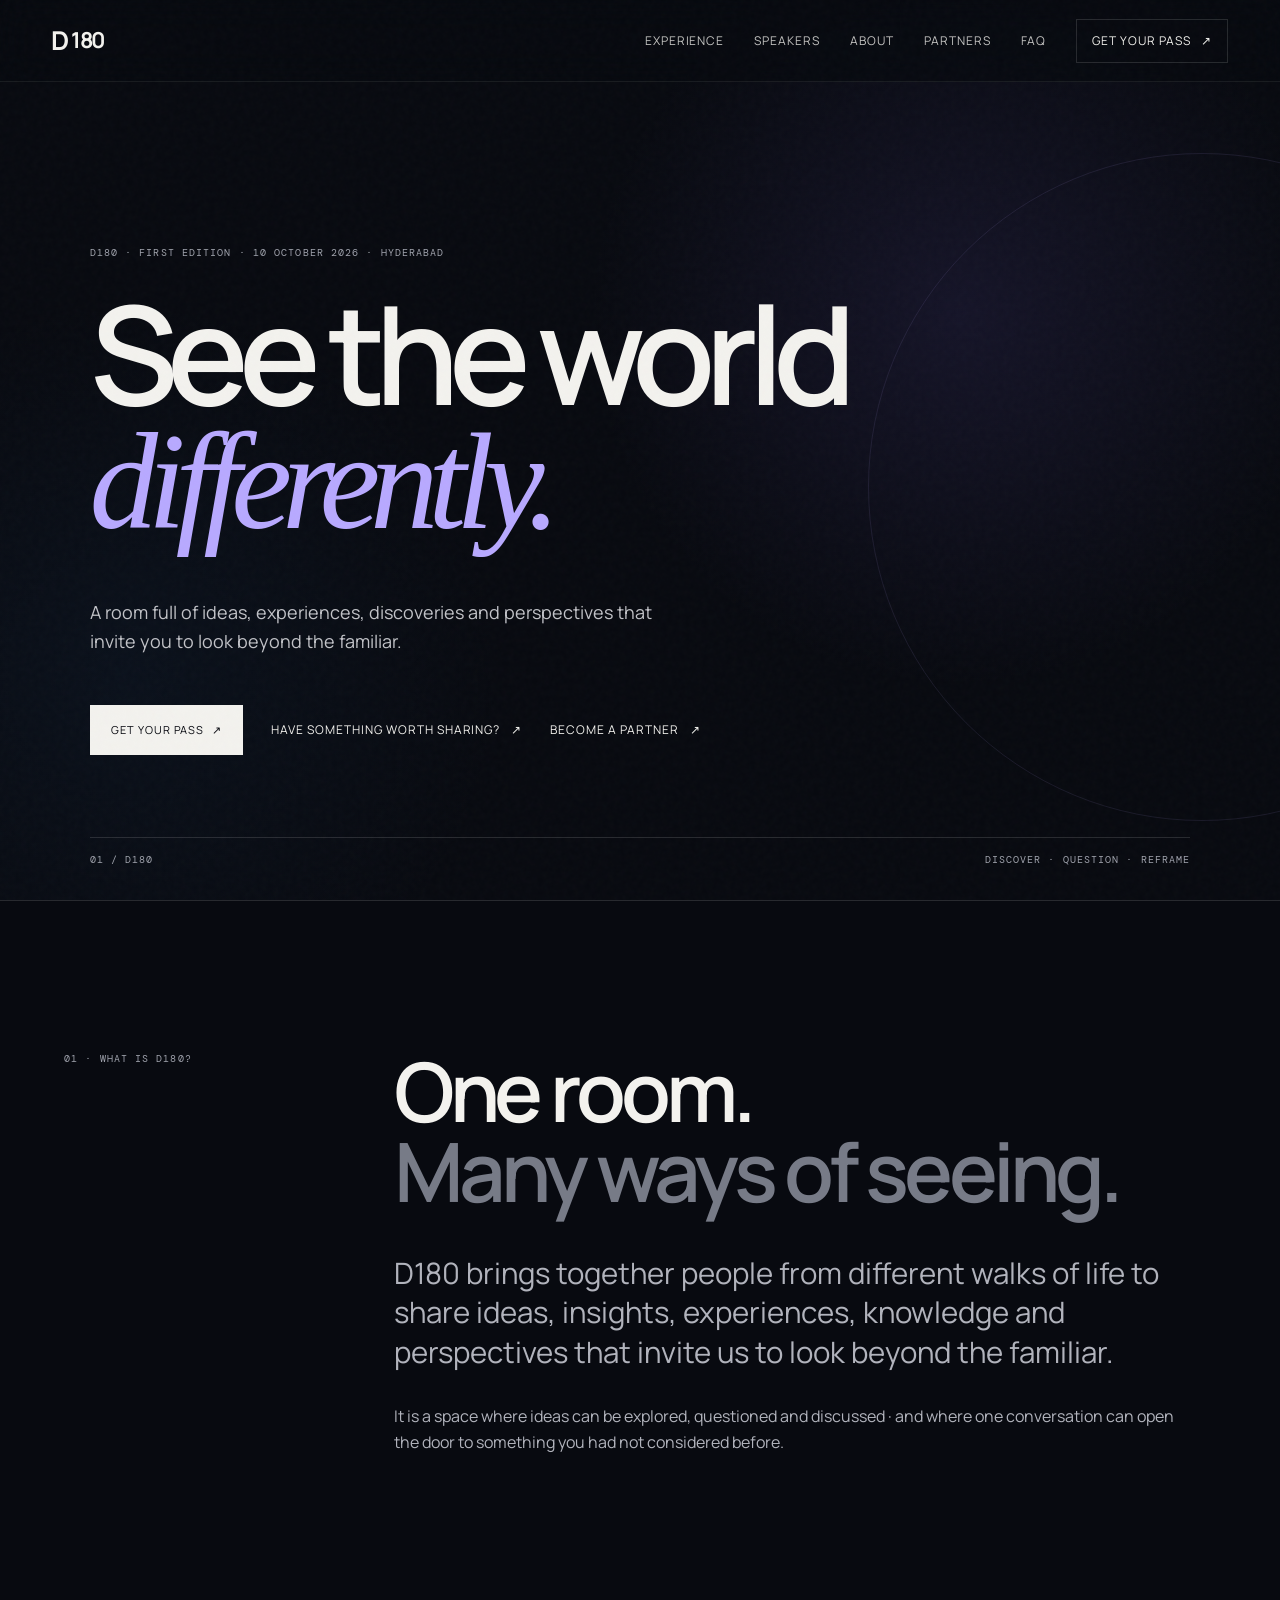
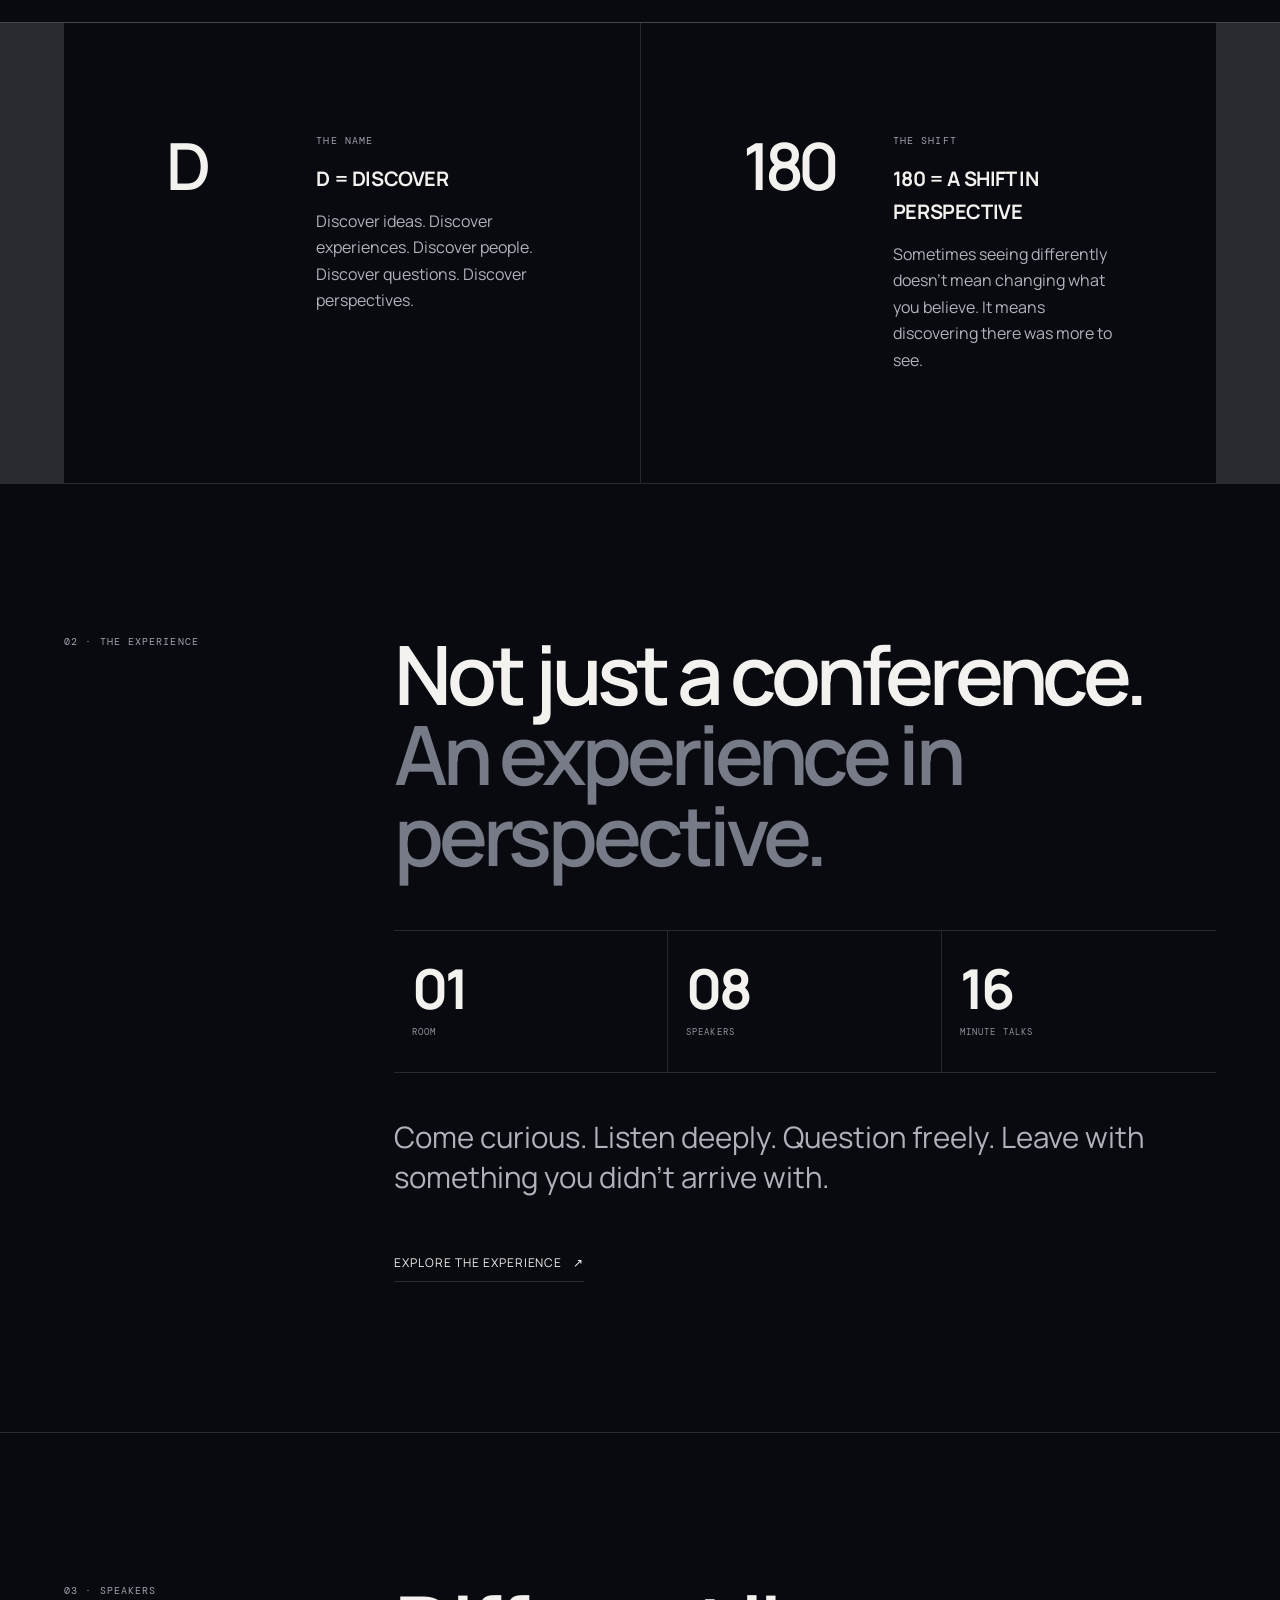
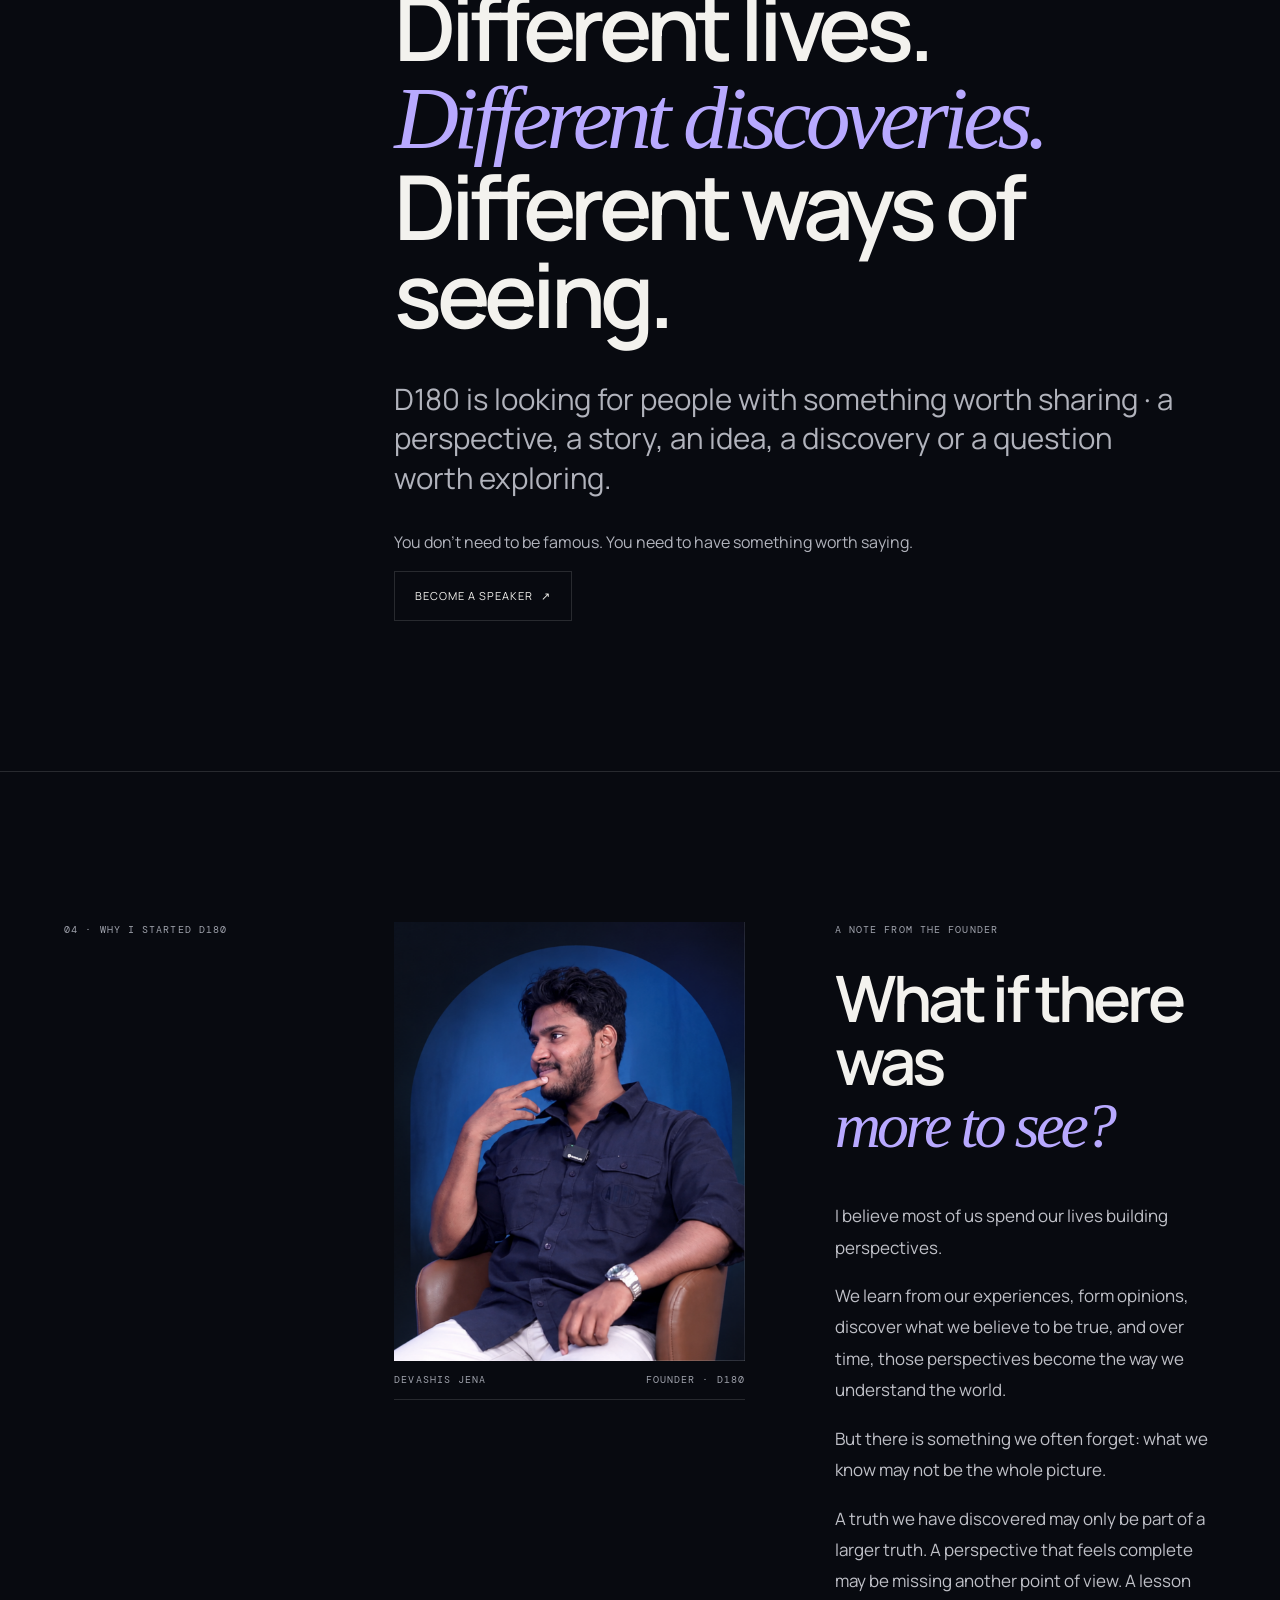
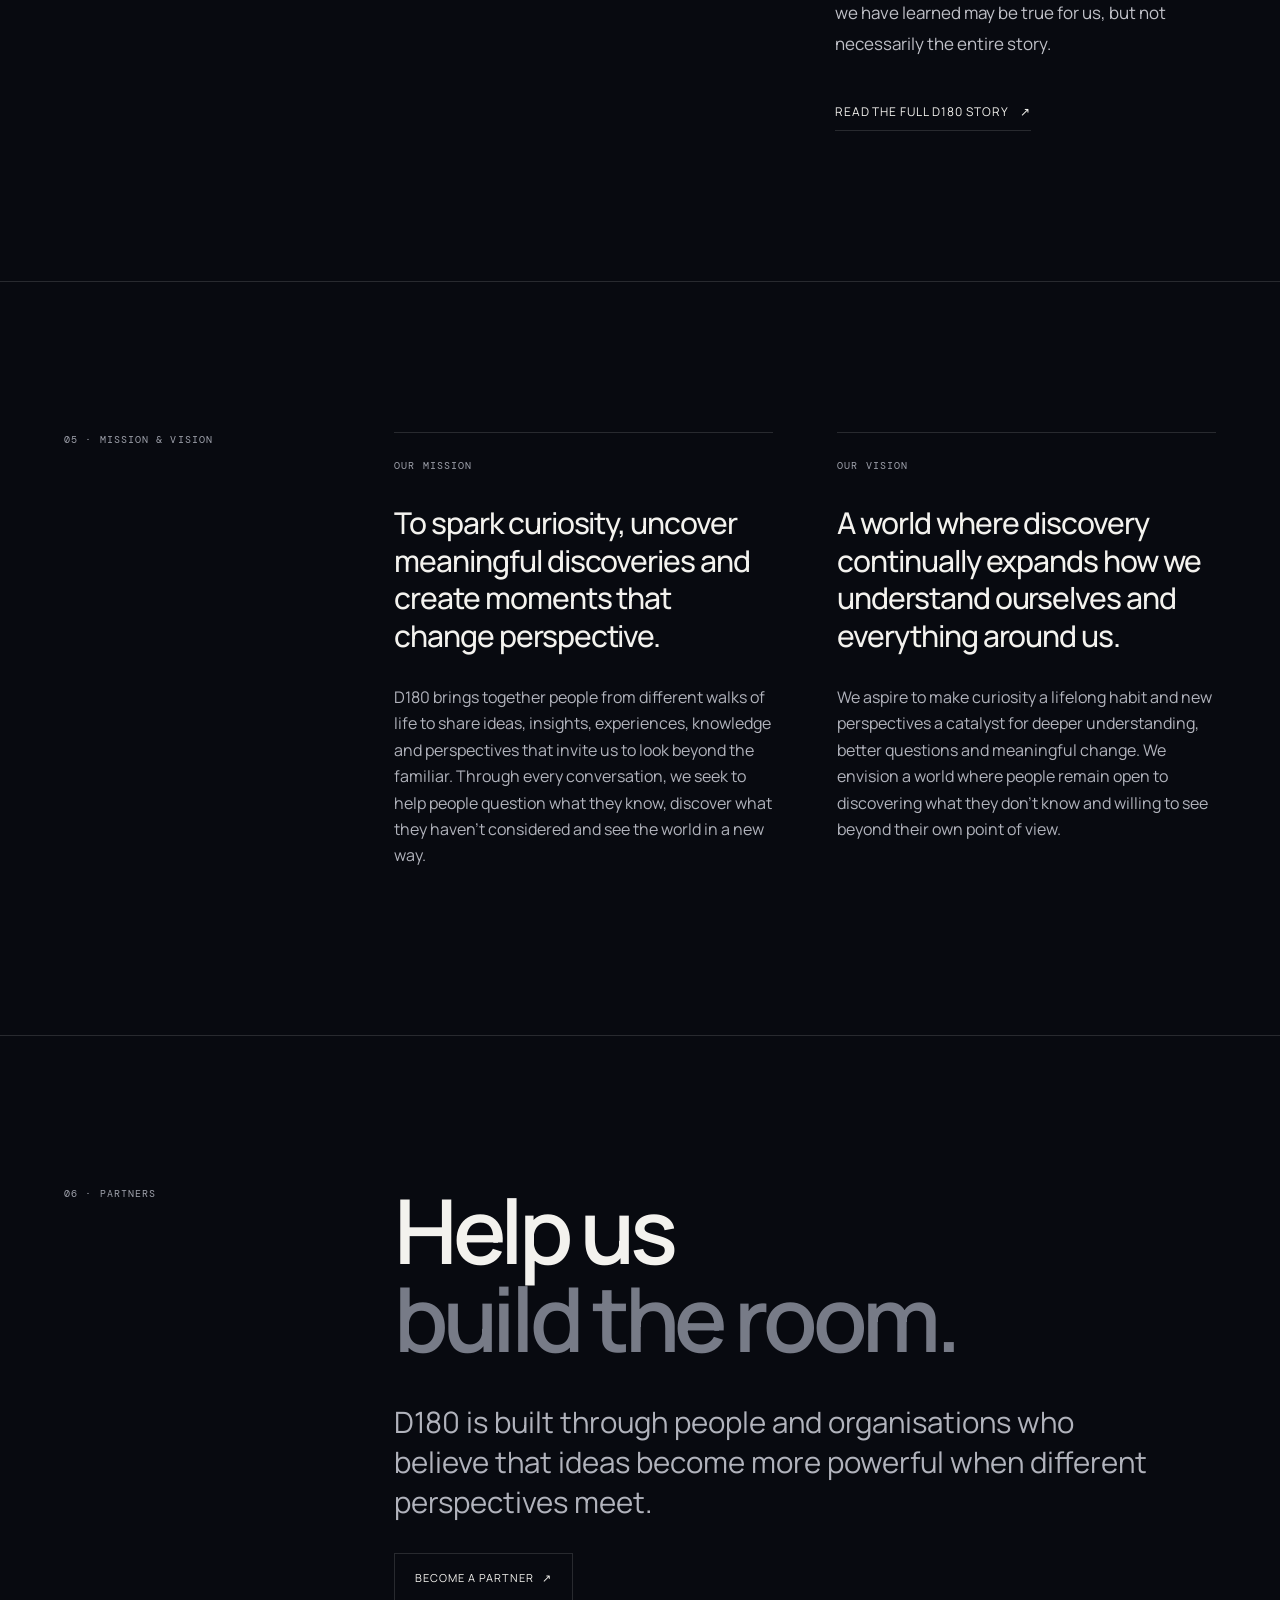
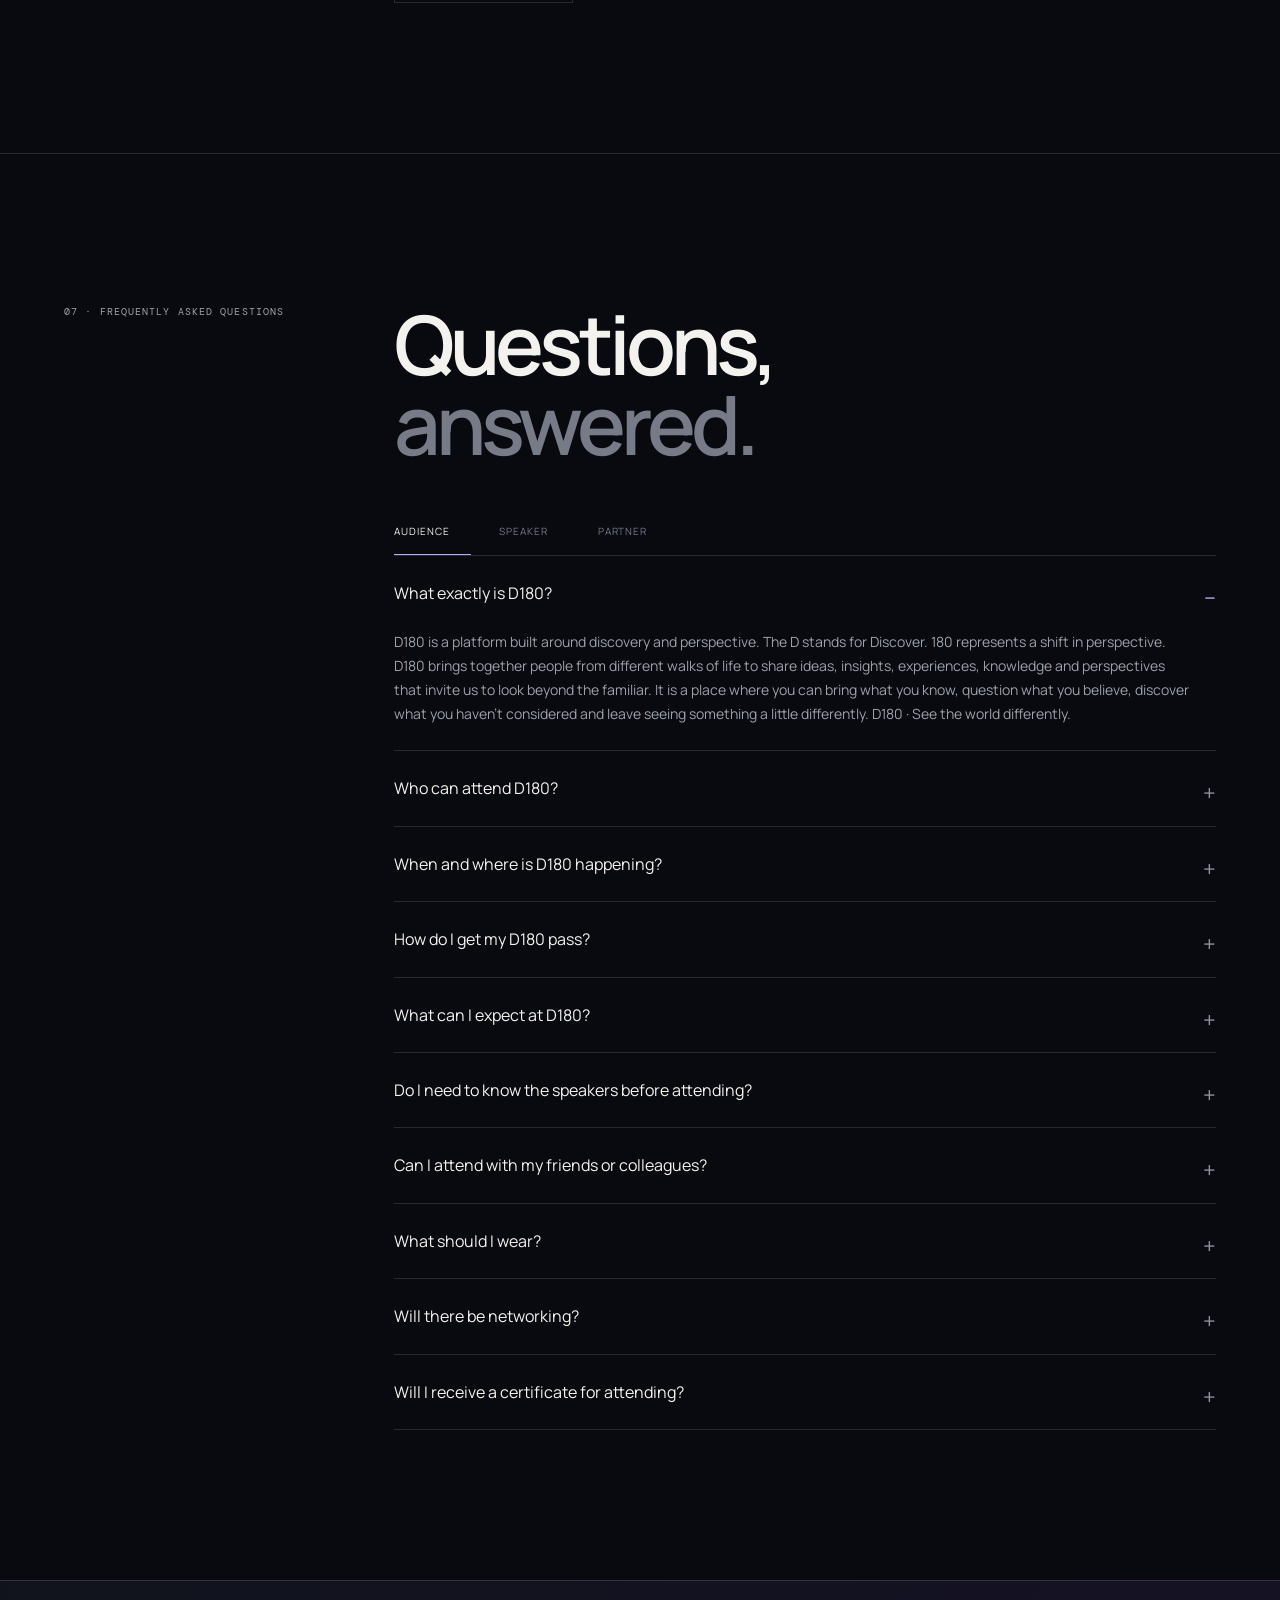
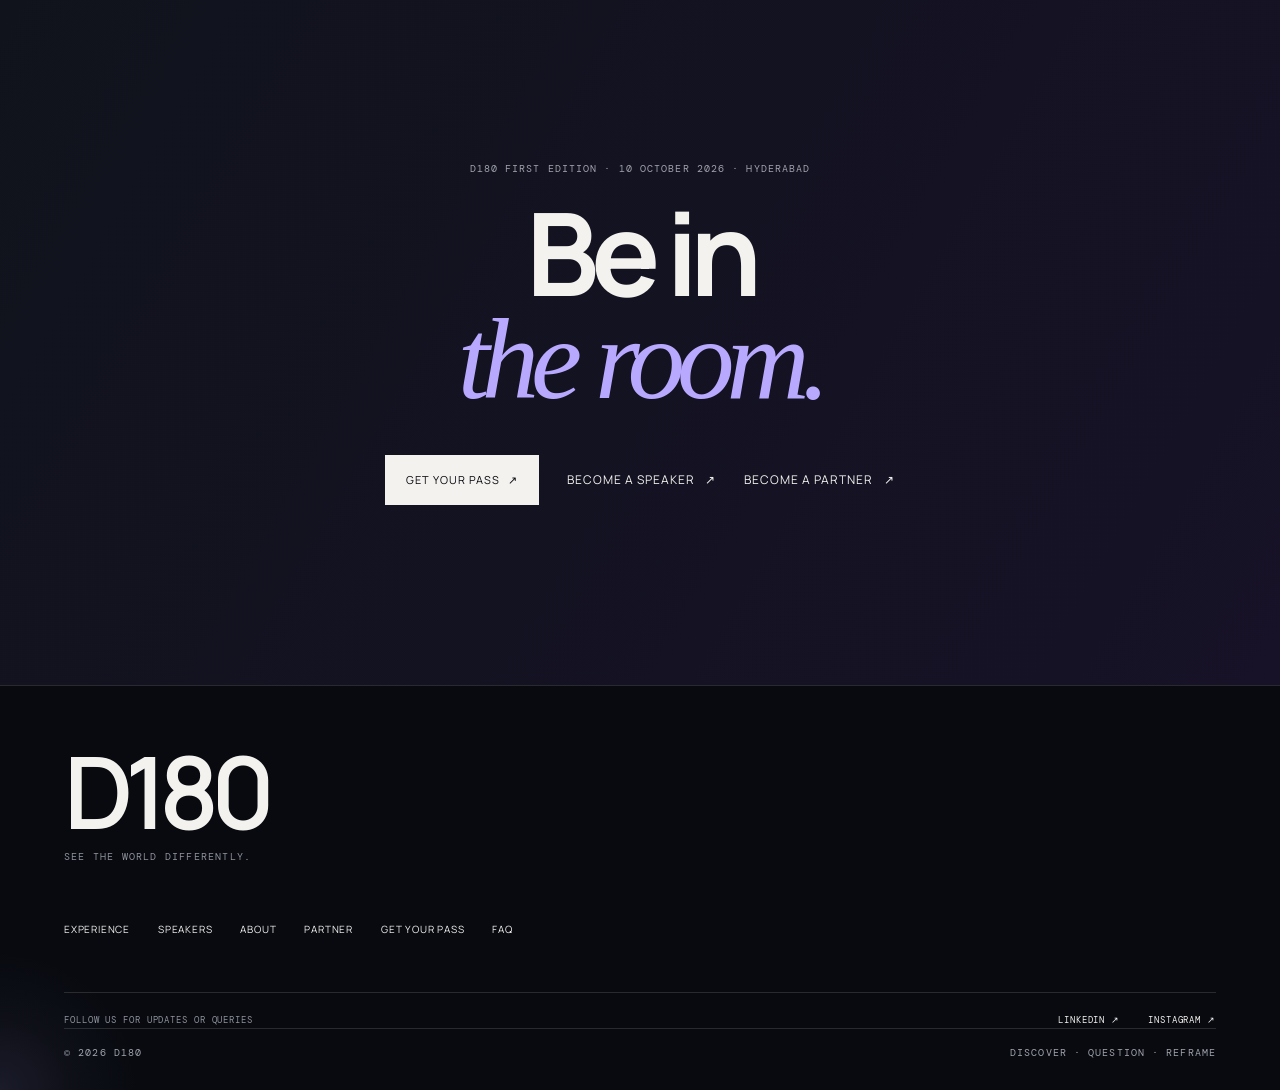
==== commit e225d9c5: "Add files via upload" ====
--- a/index.html
+++ b/index.html
@@ -1,9 +1,9 @@
-<!DOCTYPE html><html lang="en"><head><meta charset="UTF-8"><meta name="viewport" content="width=device-width, initial-scale=1.0"><meta name="description" content="D180 · See the world differently. A platform for ideas, discoveries, experiences and perspectives. First Edition · 10 October 2026 · Hyderabad."><meta name="theme-color" content="#080a10"><title>D180 · See the world differently.</title><link rel="icon" type="image/png" href="assets/favicon.png"><link rel="apple-touch-icon" href="assets/apple-touch-icon.png"><link rel="preload" as="image" href="assets/founder.jpg"><link rel="stylesheet" href="styles.css"></head><body><div class="noise"></div><header class="site-header"><a class="brand" href="index.html" aria-label="D180 home"><span class="brand-mark">D</span><span>180</span></a><button class="menu-toggle" aria-label="Open menu" aria-expanded="false"><span></span><span></span></button><nav class="nav"><a href="about.html">About</a><a href="speakers.html">Speakers</a><a href="partner.html">Partner</a><a href="index.html#faq">FAQ</a><a class="nav-cta" href="pass.html">Get your pass <span>↗</span></a></nav></header><main><section class="hero"><div class="eyebrow">D180 · FIRST EDITION · 10 OCTOBER 2026 · HYDERABAD</div><h1>See the world<br><em>differently.</em></h1><p class="hero-copy">A room full of ideas, experiences, discoveries and perspectives that invite you to look beyond the familiar.</p><div class="hero-actions"><a class="button button-light" href="pass.html">Get your pass <span>↗</span></a><a class="text-link" href="speaker.html">Become a speaker <span>↗</span></a><a class="text-link" href="partner.html">Become a partner <span>↗</span></a></div><div class="hero-bottom"><span>01 / D180</span><span>DISCOVER · QUESTION · REFRAME</span></div></section>
+<!DOCTYPE html><html lang="en"><head><meta charset="UTF-8"><meta name="viewport" content="width=device-width, initial-scale=1.0"><meta name="description" content="D180 · See the world differently. A platform for ideas, discoveries, experiences and perspectives. First Edition · 10 October 2026 · Hyderabad."><meta name="theme-color" content="#080a10"><link rel="icon" type="image/png" sizes="32x32" href="assets/favicon.png"><link rel="apple-touch-icon" href="assets/apple-touch-icon.png"><title>D180 · See the world differently.</title><link rel="preload" as="image" href="assets/founder.png"><link rel="stylesheet" href="styles.css"></head><body><div class="noise"></div><header class="site-header"><a class="brand" href="index.html" aria-label="D180 home"><span class="brand-mark">D</span><span>180</span></a><button class="menu-toggle" aria-label="Open menu" aria-expanded="false"><span></span><span></span></button><nav class="nav"><a href="experience.html">Experience</a><a href="speakers.html">Speakers</a><a href="about.html">About</a><a href="partner.html">Partners</a><a href="index.html#faq">FAQ</a><a class="nav-cta" href="pass.html">Get your pass <span>↗</span></a></nav></header><main><section class="hero"><div class="eyebrow">D180 · FIRST EDITION · 10 OCTOBER 2026 · HYDERABAD</div><h1>See the world<br><em>differently.</em></h1><p class="hero-copy">A room full of ideas, experiences, discoveries and perspectives that invite you to look beyond the familiar.</p><div class="hero-actions"><a class="button button-light" href="pass.html">Get your pass <span>↗</span></a><a class="text-link" href="speaker.html">Have something worth sharing? <span>↗</span></a><a class="text-link" href="partner.html">Become a partner <span>↗</span></a></div><div class="hero-bottom"><span>01 / D180</span><span>DISCOVER · QUESTION · REFRAME</span></div></section>
 <section class="manifesto section"><div class="section-label">01 · WHAT IS D180?</div><div><h2>One room.<br><span>Many ways of seeing.</span></h2><p class="large-copy">D180 brings together people from different walks of life to share ideas, insights, experiences, knowledge and perspectives that invite us to look beyond the familiar.</p><p>It is a space where ideas can be explored, questioned and discussed · and where one conversation can open the door to something you had not considered before.</p></div></section>
 <section class="meaning section"><div class="meaning-card"><div class="meaning-symbol">D</div><div><div class="eyebrow">THE NAME</div><h3>D = DISCOVER</h3><p>Discover ideas. Discover experiences. Discover people. Discover questions. Discover perspectives.</p></div></div><div class="meaning-card"><div class="meaning-symbol">180</div><div><div class="eyebrow">THE SHIFT</div><h3>180 = A SHIFT IN PERSPECTIVE</h3><p>Sometimes seeing differently doesn't mean changing what you believe. It means discovering there was more to see.</p></div></div></section>
-<section class="experience-preview section"><div class="section-label">02 · THE EXPERIENCE</div><div><h2>Not just a conference.<br><span>An experience in perspective.</span></h2><div class="experience-grid"><div><strong>16</strong><span>MINUTE TALKS</span></div><div><strong>01</strong><span>ROOM</span></div><div><strong>08</strong><span>SPEAKERS</span></div></div><p class="large-copy">Come curious. Listen deeply. Question freely. Leave with something you didn't arrive with.</p><p>For the First Edition, D180 will invite 8 speakers to share their ideas, experiences, discoveries and perspectives in the room. Venue details will be shared soon.</p><a class="arrow-link" href="experience.html">Explore the experience <span>↗</span></a></div></section>
+<section class="experience-preview section"><div class="section-label">02 · THE EXPERIENCE</div><div><h2>Not just a conference.<br><span>An experience in perspective.</span></h2><div class="experience-grid"><div><strong>01</strong><span>ROOM</span></div><div><strong>08</strong><span>SPEAKERS</span></div><div><strong>16</strong><span>MINUTE TALKS</span></div></div><p class="large-copy">Come curious. Listen deeply. Question freely. Leave with something you didn't arrive with.</p><a class="arrow-link" href="experience.html">Explore the experience <span>↗</span></a></div></section>
 <section class="speaker-call section"><div class="section-label">03 · SPEAKERS</div><div><h2>Different lives.<br><em>Different discoveries.</em><br>Different ways of seeing.</h2><p class="large-copy">D180 is looking for people with something worth sharing · a perspective, a story, an idea, a discovery or a question worth exploring.</p><p>You don't need to be famous. You need to have something worth saying.</p><a class="button button-outline" href="speaker.html">Become a speaker <span>↗</span></a></div></section>
-<section class="founder section"><div class="section-label">04 · WHY I STARTED D180</div><div class="founder-layout"><div class="founder-photo-wrap"><img src="assets/founder.jpg" alt="Devashis Jena, founder of D180" class="founder-photo"><div class="photo-caption"><span>DEVASHIS JENA</span><span>FOUNDER · D180</span></div></div><div class="founder-story"><div class="eyebrow">A NOTE FROM THE FOUNDER</div><h2>What if there was<br><em>more to see?</em></h2><p>I believe most of us spend our lives building perspectives.</p><p>We learn from our experiences, form opinions, discover what we believe to be true, and over time, those perspectives become the way we understand the world.</p><p>But there is something we often forget: what we know may not be the whole picture.</p><p>A truth we have discovered may only be part of a larger truth. A perspective that feels complete may be missing another point of view. A lesson we have learned may be true for us, but not necessarily the entire story.</p><a class="arrow-link" href="about.html">Read the full D180 story <span>↗</span></a></div></div></section>
+<section class="founder section"><div class="section-label">04 · WHY I STARTED D180</div><div class="founder-layout"><div class="founder-photo-wrap"><img src="assets/founder.png" alt="D180 founder speaking on stage" class="founder-photo"><div class="photo-caption"><span>Devashis Jena</span><span>FOUNDER · D180</span></div></div><div class="founder-story"><div class="eyebrow">A NOTE FROM THE FOUNDER</div><h2>What if there was<br><em>more to see?</em></h2><p>I believe most of us spend our lives building perspectives.</p><p>We learn from our experiences, form opinions, discover what we believe to be true, and over time, those perspectives become the way we understand the world.</p><p>But there is something we often forget: what we know may not be the whole picture.</p><p>A truth we have discovered may only be part of a larger truth. A perspective that feels complete may be missing another point of view. A lesson we have learned may be true for us, but not necessarily the entire story.</p><a class="arrow-link" href="about.html">Read the full D180 story <span>↗</span></a></div></div></section>
 <section class="mission section"><div class="section-label">05 · MISSION & VISION</div><div class="mission-grid"><article><div class="eyebrow">OUR MISSION</div><h3>To spark curiosity, uncover meaningful discoveries and create moments that change perspective.</h3><p>D180 brings together people from different walks of life to share ideas, insights, experiences, knowledge and perspectives that invite us to look beyond the familiar. Through every conversation, we seek to help people question what they know, discover what they haven't considered and see the world in a new way.</p></article><article><div class="eyebrow">OUR VISION</div><h3>A world where discovery continually expands how we understand ourselves and everything around us.</h3><p>We aspire to make curiosity a lifelong habit and new perspectives a catalyst for deeper understanding, better questions and meaningful change. We envision a world where people remain open to discovering what they don't know and willing to see beyond their own point of view.</p></article></div></section>
 <section class="partner-call section"><div class="section-label">06 · PARTNERS</div><div><h2>Help us<br><span>build the room.</span></h2><p class="large-copy">D180 is built through people and organisations who believe that ideas become more powerful when different perspectives meet.</p><a class="button button-outline" href="partner.html">Become a partner <span>↗</span></a></div></section><section class="faq section" id="faq"><div class="section-label">07 · FREQUENTLY ASKED QUESTIONS</div><div><h2>Questions,<br><span>answered.</span></h2><div class="faq-tabs" role="tablist" aria-label="FAQ categories"><button class="faq-tab active" data-tab="audience" role="tab" aria-selected="true">Audience</button><button class="faq-tab" data-tab="speaker" role="tab" aria-selected="false">Speaker</button><button class="faq-tab" data-tab="partner" role="tab" aria-selected="false">Partner</button></div>
 <div class="faq-panel active" data-panel="audience">
@@ -42,4 +42,4 @@
 <details><summary>Can media organisations or communities partner with D180?</summary><p>Yes. D180 can explore media and community partnerships that help bring the conversations and discoveries beyond the physical room.</p></details>
 <details><summary>Can we partner with D180 for future editions as well?</summary><p>Yes. D180 is being built as a long-term platform, and partnerships can potentially extend beyond the First Edition. Existing partners will have the first right to renew their partnership for future editions before the opportunity is opened to others.</p></details>
 <details><summary>What is the dress code for D180 partners?</summary><p>The dress code for D180 partners is Smart Formals, Formals or Semi-Formals. We encourage partners and representatives attending the event to dress in a polished and professional manner appropriate for the D180 experience.</p></details>
-<div class="faq-cta"><a class="arrow-link" href="partner.html">Explore partnership opportunities <span>↗</span></a></div></div></div></section><section class="final-cta"><div class="eyebrow">D180 FIRST EDITION · 10 OCTOBER 2026 · HYDERABAD</div><h2>Be in<br><em>the room.</em></h2><div class="hero-actions"><a class="button button-light" href="pass.html">Get your pass <span>↗</span></a><a class="text-link text-link-light" href="speaker.html">Become a speaker <span>↗</span></a><a class="text-link text-link-light" href="partner.html">Become a partner <span>↗</span></a></div></section></main><footer class="site-footer"><div class="footer-brand">D180</div><div class="footer-tagline">SEE THE WORLD DIFFERENTLY.</div><div class="footer-links"><a href="experience.html">Experience</a><a href="speakers.html">Speakers</a><a href="about.html">About</a><a href="partner.html">Partner</a><a href="pass.html">Get your pass</a><a href="index.html#faq">FAQ</a></div><div class="footer-bottom"><span>© 2026 D180</span><span>DISCOVER · QUESTION · REFRAME</span></div></footer><script src="script.js"></script></body></html>+<div class="faq-cta"><a class="arrow-link" href="partner.html">Explore partnership opportunities <span>↗</span></a></div></div></div></section><section class="final-cta"><div class="eyebrow">D180 FIRST EDITION · 10 OCTOBER 2026 · HYDERABAD</div><h2>Be in<br><em>the room.</em></h2><div class="hero-actions"><a class="button button-light" href="pass.html">Get your pass <span>↗</span></a><a class="text-link text-link-light" href="speaker.html">Become a speaker <span>↗</span></a><a class="text-link text-link-light" href="partner.html">Become a partner <span>↗</span></a></div></section></main><footer class="site-footer"><div class="footer-brand">D180</div><div class="footer-tagline">SEE THE WORLD DIFFERENTLY.</div><div class="footer-links"><a href="experience.html">Experience</a><a href="speakers.html">Speakers</a><a href="about.html">About</a><a href="partner.html">Partner</a><a href="pass.html">Get your pass</a><a href="index.html#faq">FAQ</a></div><div class="footer-social"><span>FOLLOW US FOR UPDATES OR QUERIES</span><div><a href="https://www.linkedin.com/company/d180/" target="_blank" rel="noopener noreferrer" aria-label="D180 on LinkedIn">LinkedIn ↗</a><a href="https://www.instagram.com/d180_official/?hl=en" target="_blank" rel="noopener noreferrer" aria-label="D180 on Instagram">Instagram ↗</a></div></div><div class="footer-bottom"><span>© 2026 D180</span><span>DISCOVER · QUESTION · REFRAME</span></div></footer><script src="script.js"></script></body></html>
--- a/styles.css
+++ b/styles.css
@@ -43,17 +43,40 @@
 /* D180 final polish */
 .page-kicker{max-width:760px}.split-rule{border-top:1px solid var(--line);padding-top:20px}.mini-list{display:grid;grid-template-columns:repeat(2,1fr);gap:1px;background:var(--line);margin-top:45px}.mini-list div{background:var(--bg);padding:28px}.mini-list b{font-family:"DM Mono",monospace;font-size:10px;color:var(--accent);letter-spacing:.1em}.mini-list h3{margin:12px 0 6px}.mini-list p{margin:0}.full-story p{font-size:17px;line-height:1.85;color:#bfc0c7}.contact-line{font-family:"DM Mono",monospace;font-size:11px;letter-spacing:.08em;color:#aaa}.partner-cats{display:grid;grid-template-columns:repeat(2,1fr);gap:1px;background:var(--line);margin-top:45px}.partner-cats article{background:var(--bg);padding:28px}.partner-cats h3{margin:10px 0 6px}.partner-cats p{margin:0}.partner-cats span{font-family:"DM Mono",monospace;color:var(--accent);font-size:10px}.faq-panel details p{line-height:1.7}.external-note{font-family:"DM Mono",monospace;font-size:9px;letter-spacing:.1em;text-transform:uppercase;color:#777b86;margin-top:18px}@media(max-width:800px){.mini-list,.partner-cats{grid-template-columns:1fr}}
 
-/* Final controlled fixes: navigation, mobile menu, founder image and partner grid. */
-.site-header{z-index:100}
-.brand{font-size:32px;letter-spacing:-.06em;min-width:96px}
-.menu-toggle{position:relative;z-index:120;cursor:pointer}
-.partner-cats article:last-child{grid-column:1 / -1}
-@media(max-width:800px){
-  .site-header{z-index:100;height:72px}
-  .brand{font-size:30px;min-width:auto}
-  .menu-toggle{display:flex;position:relative;z-index:120}
-  .nav{z-index:110;top:72px;inset-inline:0;bottom:0;min-height:calc(100dvh - 72px);height:auto;justify-content:flex-start;align-items:flex-start;padding:18vh 8vw 12vw;gap:30px;background:rgba(8,10,16,.98);backdrop-filter:blur(14px);-webkit-backdrop-filter:blur(14px)}
-  .nav a{display:block;width:100%;font-size:22px;line-height:1.15}
-  .nav .nav-cta{width:auto;margin-top:8px;padding:15px 18px}
-  .partner-cats article:last-child{grid-column:auto}
-}
+
+/* D180 interaction layer: subtle, cinematic and lightweight */
+body{overflow-x:hidden}
+.scroll-progress{position:fixed;top:0;left:0;width:0;height:2px;background:var(--accent);z-index:120;transition:width .08s linear}
+.cursor-glow{position:fixed;width:280px;height:280px;border-radius:50%;pointer-events:none;z-index:1;transform:translate(-50%,-50%);background:radial-gradient(circle,rgba(184,169,255,.11) 0,rgba(184,169,255,.035) 35%,transparent 70%);opacity:0;transition:opacity .25s ease;mix-blend-mode:screen}
+.reveal{opacity:0;transform:translateY(28px);transition:opacity .9s ease,transform .9s cubic-bezier(.2,.7,.2,1)}
+.reveal.is-visible{opacity:1;transform:none}
+[data-reveal]{opacity:0;transform:translateY(24px);transition:opacity .8s ease,transform .8s cubic-bezier(.2,.7,.2,1)}
+[data-reveal].is-visible{opacity:1;transform:none}
+.hero h1 .word{display:inline-block;opacity:0;transform:translateY(30px);animation:heroWord .9s cubic-bezier(.2,.7,.2,1) forwards}
+.hero h1 .word:nth-child(2){animation-delay:.12s}.hero h1 .word:nth-child(3){animation-delay:.24s}.hero h1 .word:nth-child(4){animation-delay:.36s}
+@keyframes heroWord{to{opacity:1;transform:none}}
+.button,.nav a,.text-link,.arrow-link,.brand{transition:transform .25s ease,opacity .25s ease,color .25s ease,border-color .25s ease,background-color .25s ease}
+.button[data-magnetic],.nav-cta{will-change:transform}
+.experience-stats-section{padding-top:35px;padding-bottom:35px}
+.stat-card{position:relative;overflow:hidden;transition:transform .35s cubic-bezier(.2,.7,.2,1),background .35s ease}
+.stat-card:before{content:"";position:absolute;inset:0;background:radial-gradient(circle at var(--mx,50%) var(--my,50%),rgba(184,169,255,.10),transparent 42%);opacity:0;transition:opacity .35s ease}
+.stat-card:hover:before{opacity:1}
+.stat-card strong,.stat-card span{position:relative;z-index:1}
+.stat-card strong{font-variant-numeric:tabular-nums}
+.founder-photo-wrap{transition:transform .4s ease}
+.founder-photo{transition:transform .8s cubic-bezier(.2,.7,.2,1),filter .5s ease}.founder-photo-wrap:hover .founder-photo{transform:scale(1.025);filter:saturate(1)}
+.looking-grid div,.number-item,.meaning-card,.mission-grid article{transition:transform .35s ease,border-color .35s ease,background .35s ease}
+.looking-grid div:hover{transform:translateX(7px);color:var(--text)}
+.number-item:hover,.meaning-card:hover{background:#0f121b}
+.faq-tab{transition:color .25s ease,border-color .25s ease,transform .25s ease}.faq-tab:hover{transform:translateY(-2px);color:var(--text)}
+.faq-panel details summary{transition:color .25s ease,padding-left .25s ease}.faq-panel details summary:hover{color:var(--text);padding-left:5px}
+.page-hero{position:relative;overflow:hidden}.page-hero:after{content:"";position:absolute;width:42vw;height:42vw;border:1px solid rgba(184,169,255,.08);border-radius:50%;right:-17vw;bottom:-23vw;pointer-events:none;transform:translate3d(var(--parallax-x,0),var(--parallax-y,0),0)}
+.page-transition{position:fixed;inset:0;background:var(--bg);z-index:200;pointer-events:none;opacity:1;animation:pageIn .65s ease forwards}@keyframes pageIn{to{opacity:0}}
+@media (pointer:fine){body{cursor:default}.cursor-glow{opacity:1}.nav a:hover,.button:hover,.text-link:hover,.arrow-link:hover{transform:translateY(-2px)}}
+@media (prefers-reduced-motion:reduce){html{scroll-behavior:auto}.reveal,[data-reveal],.hero h1 .word{opacity:1!important;transform:none!important;animation:none!important}.cursor-glow{display:none}.page-transition{display:none}.button,.nav a,.text-link,.arrow-link,.stat-card,.founder-photo{transition:none!important}}
+@media(max-width:800px){.cursor-glow{display:none}.experience-stats-section{padding-top:15px;padding-bottom:15px}.experience-grid{grid-template-columns:1fr}.experience-grid div{border-right:0;border-bottom:1px solid var(--line)}.experience-grid div:last-child{border-bottom:0}.page-hero:after{width:70vw;height:70vw}}
+
+
+/* Final content polish */
+.footer-social{display:flex;justify-content:space-between;align-items:center;gap:30px;border-top:1px solid var(--line);padding:20px 0 0;font-family:"DM Mono",monospace;font-size:9px;letter-spacing:.1em;text-transform:uppercase;color:#8e919b}.footer-social>div{display:flex;gap:28px}.footer-social a{color:var(--text);transition:color .25s ease,transform .25s ease}.footer-social a:hover{color:var(--accent);transform:translateY(-2px)}.partner-cat-wide{grid-column:1 / -1}.hero-actions{flex-wrap:wrap}
+@media(max-width:800px){.footer-social{display:block}.footer-social>div{margin-top:16px;display:flex;flex-wrap:wrap;gap:20px}.partner-cat-wide{grid-column:auto}.hero-actions{flex-wrap:nowrap}}
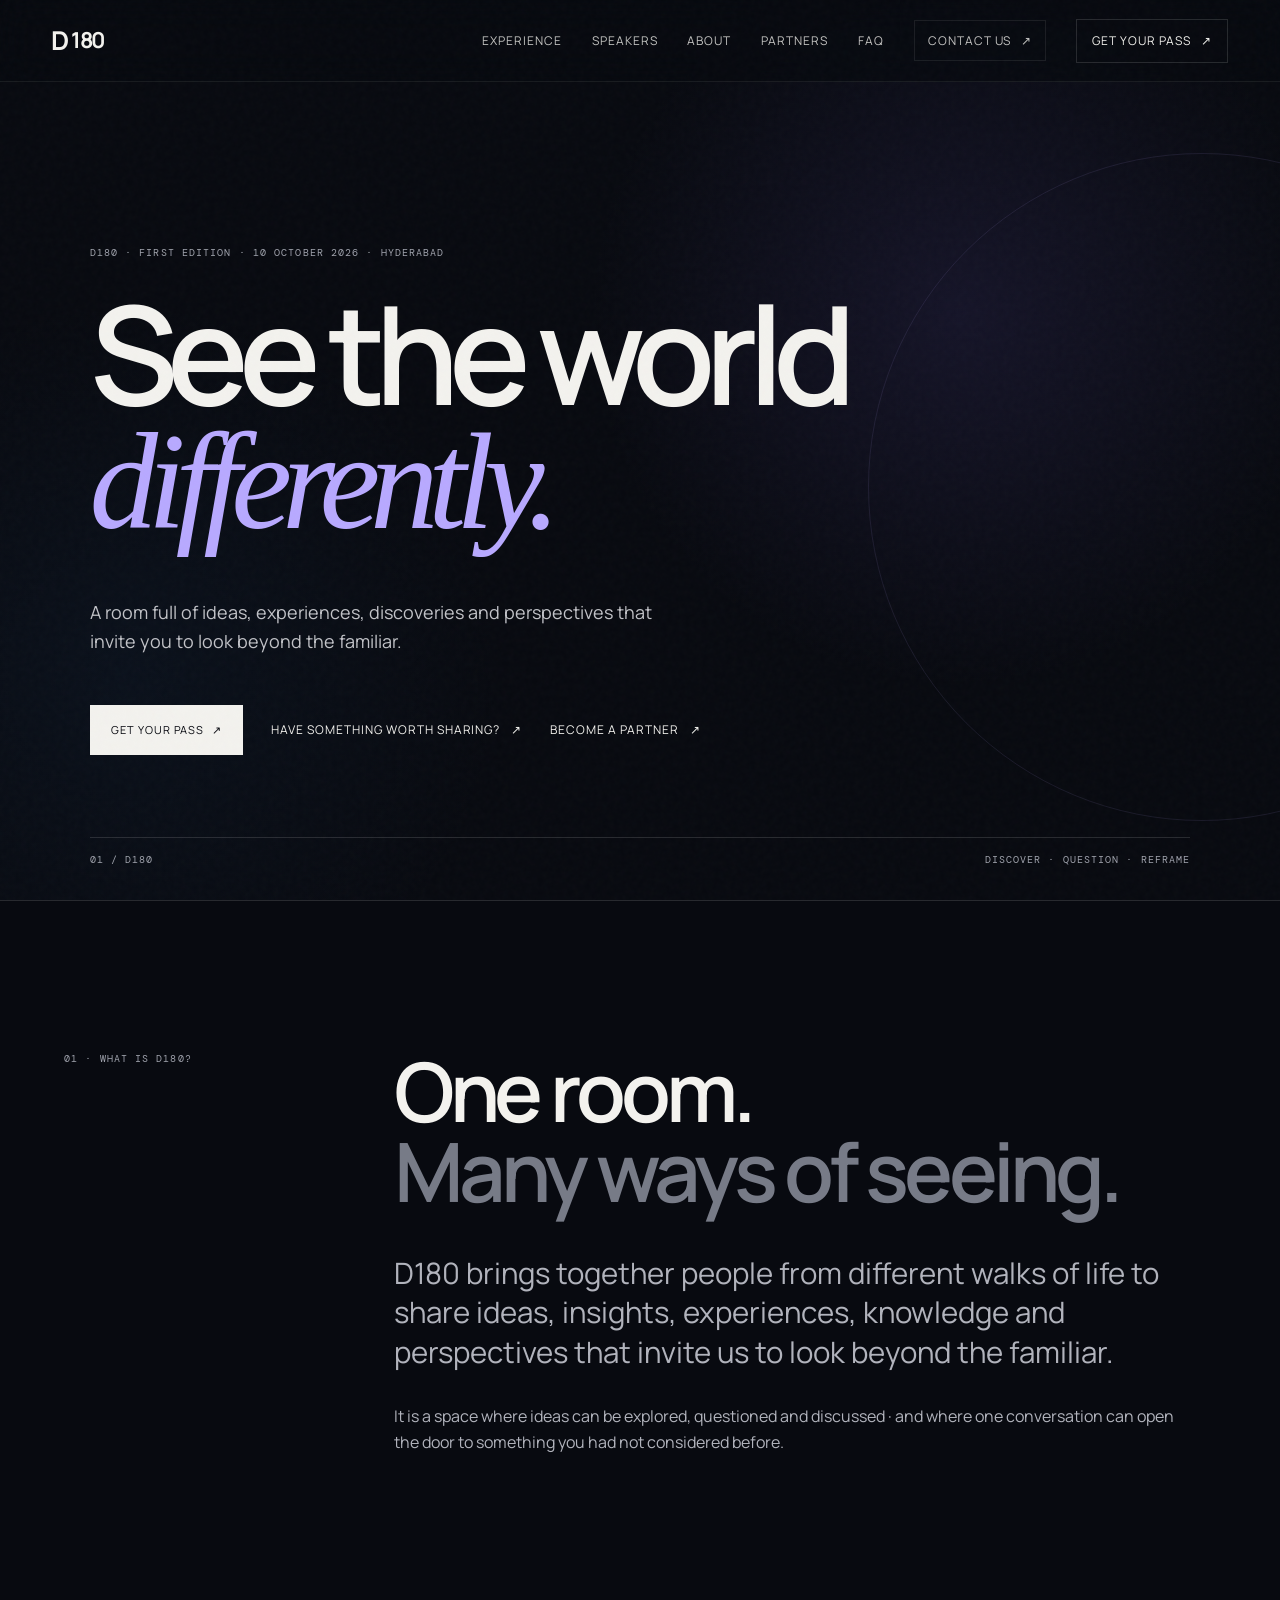
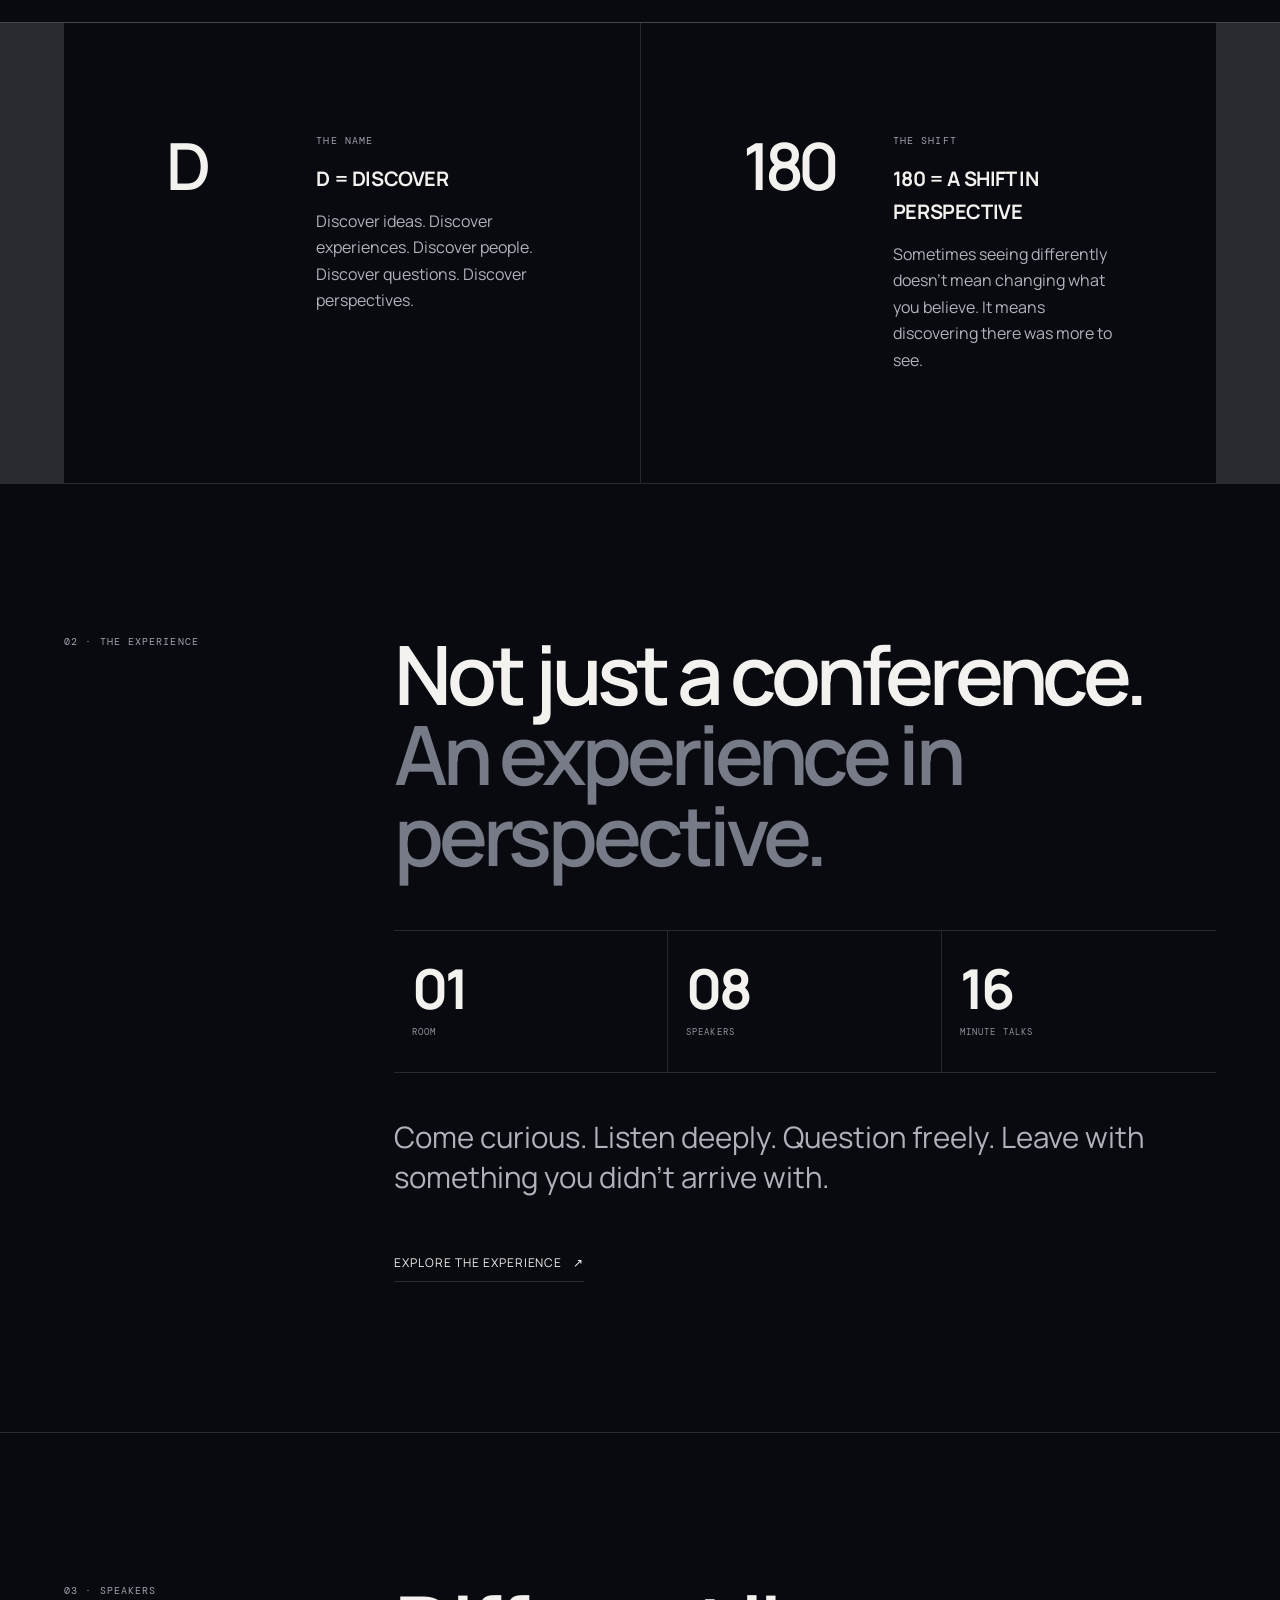
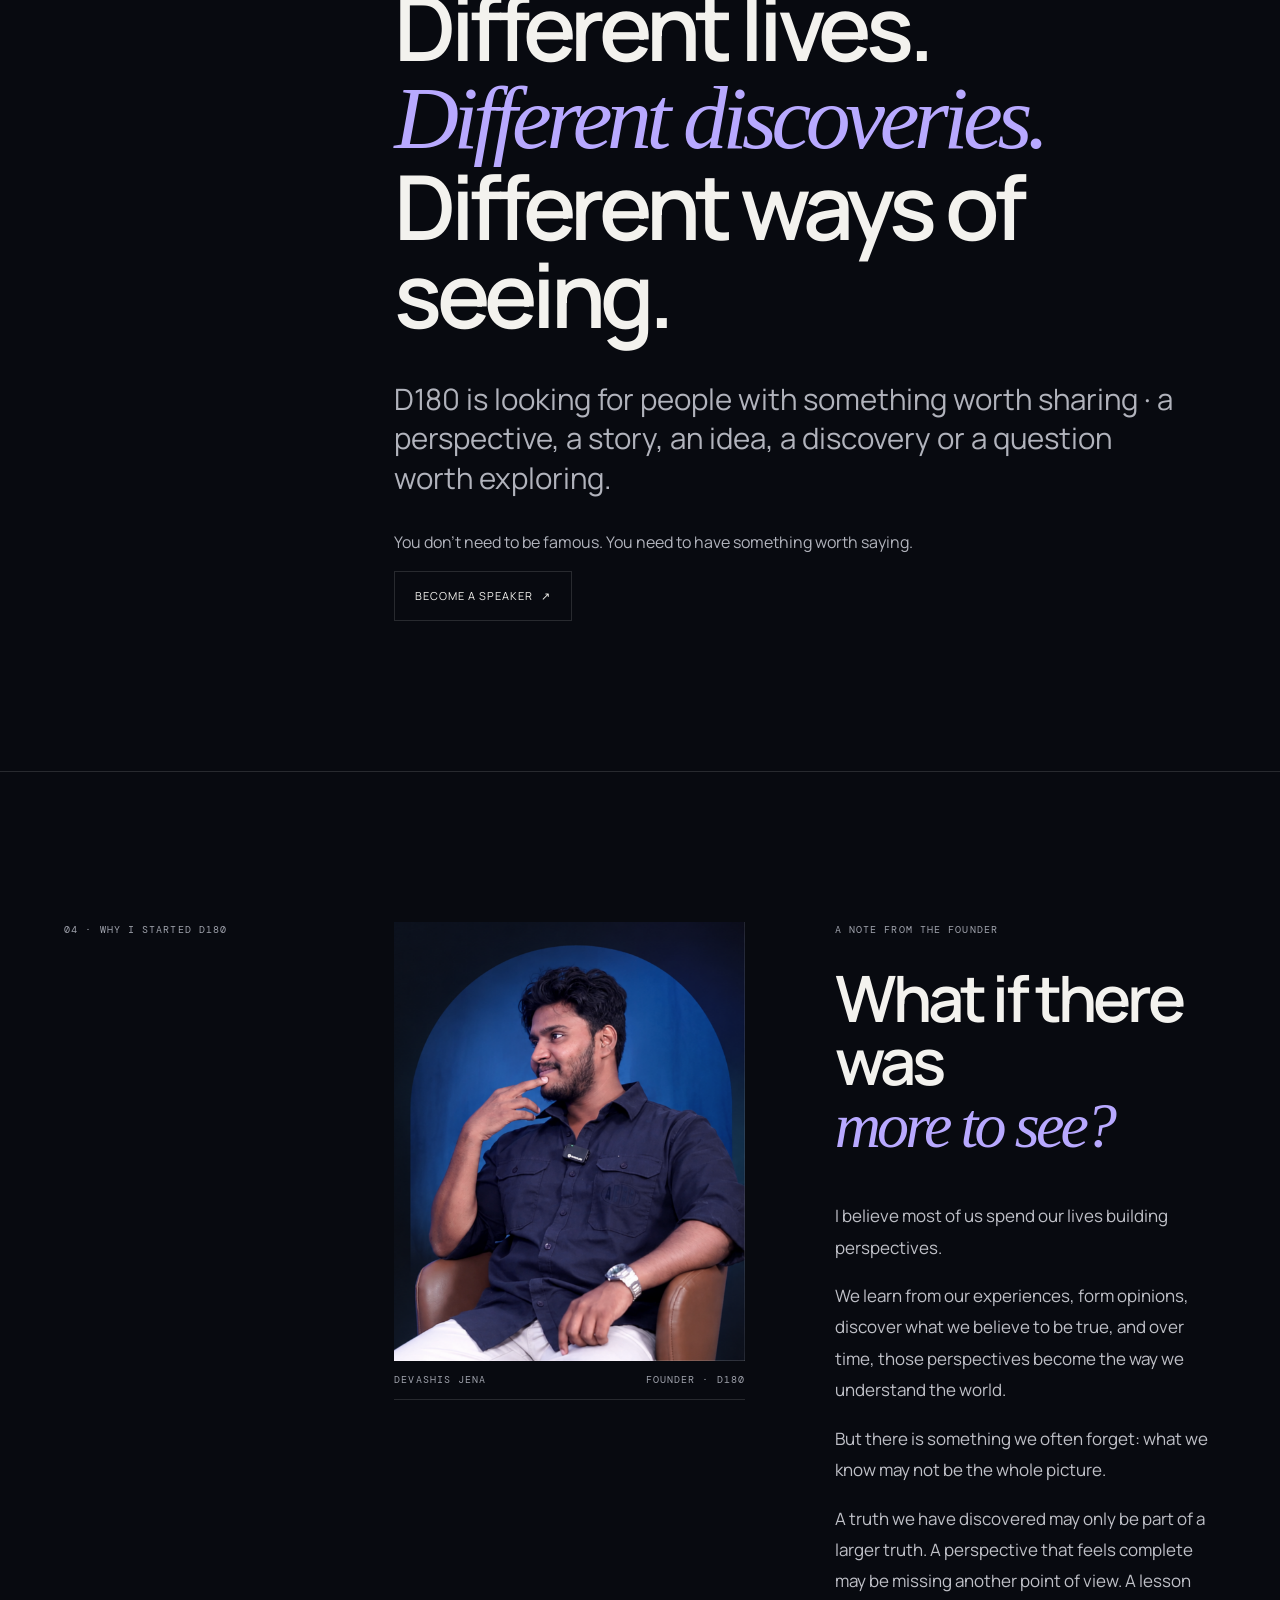
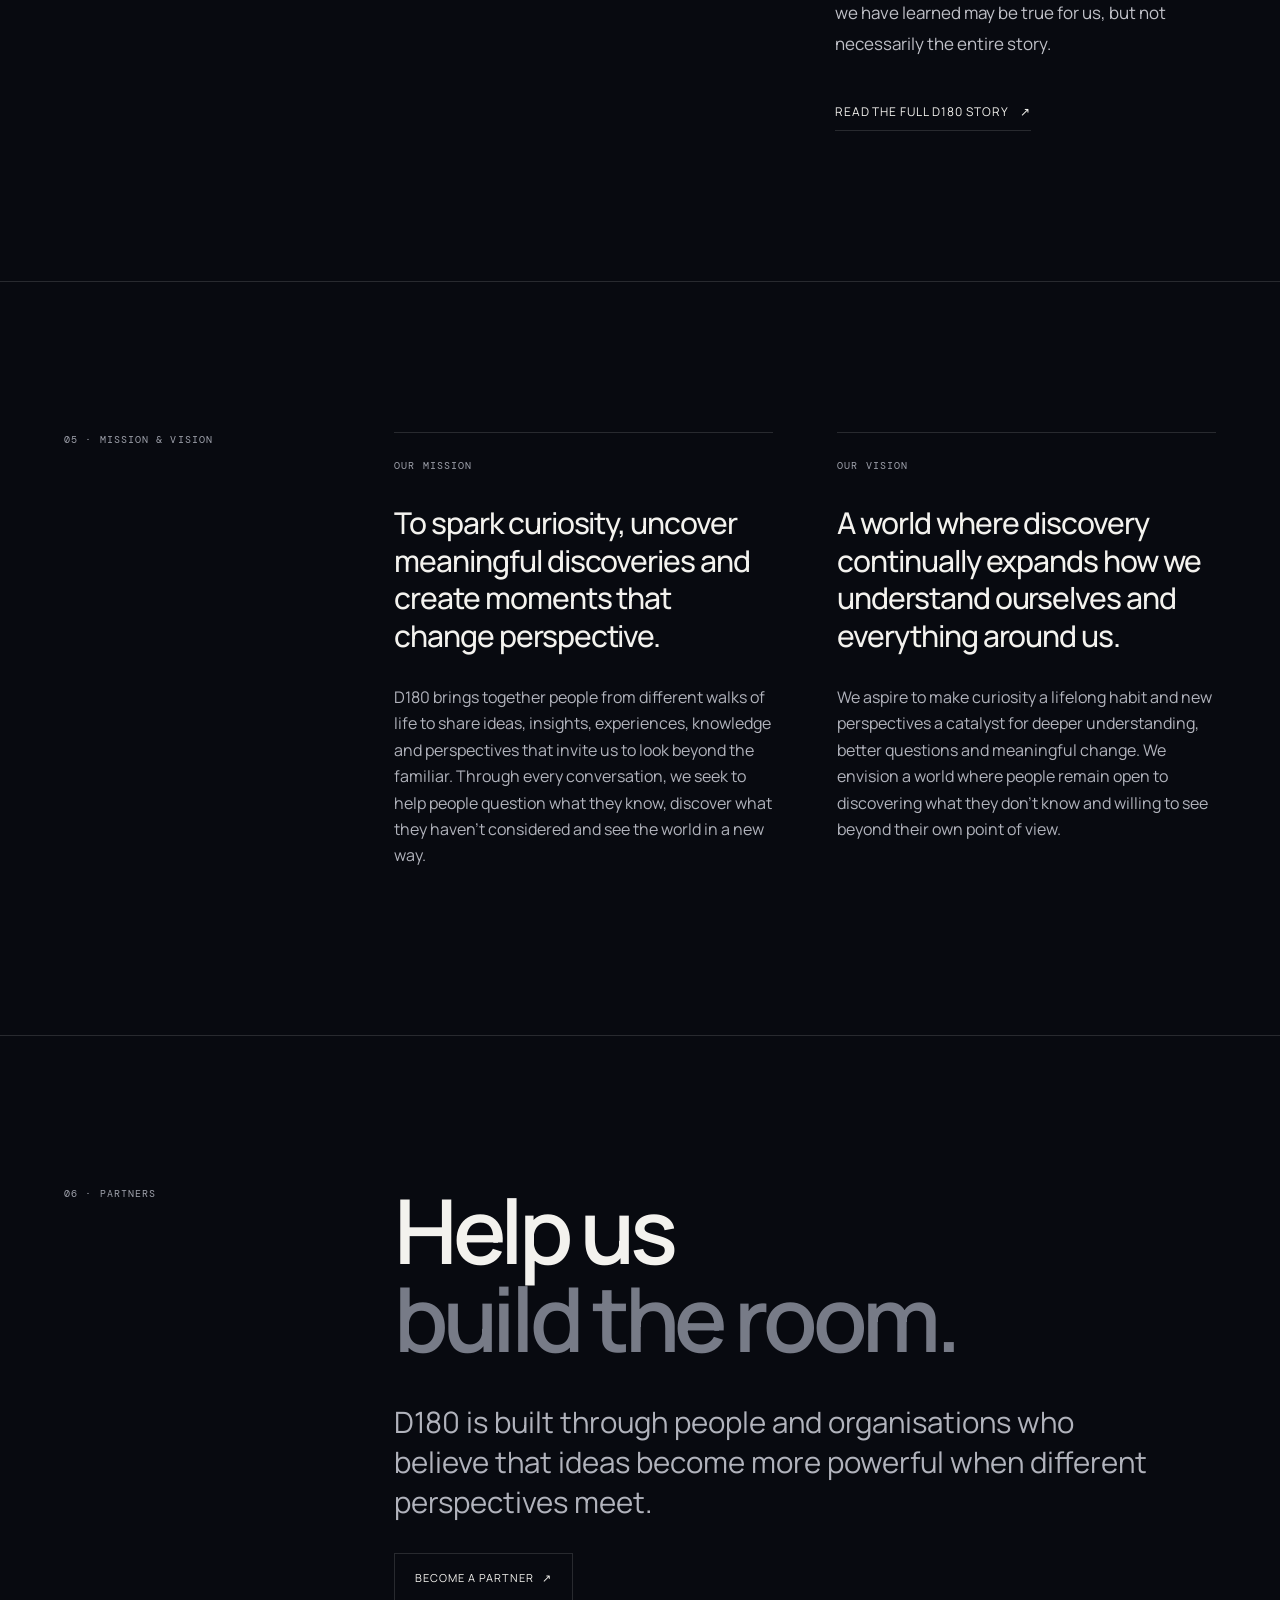
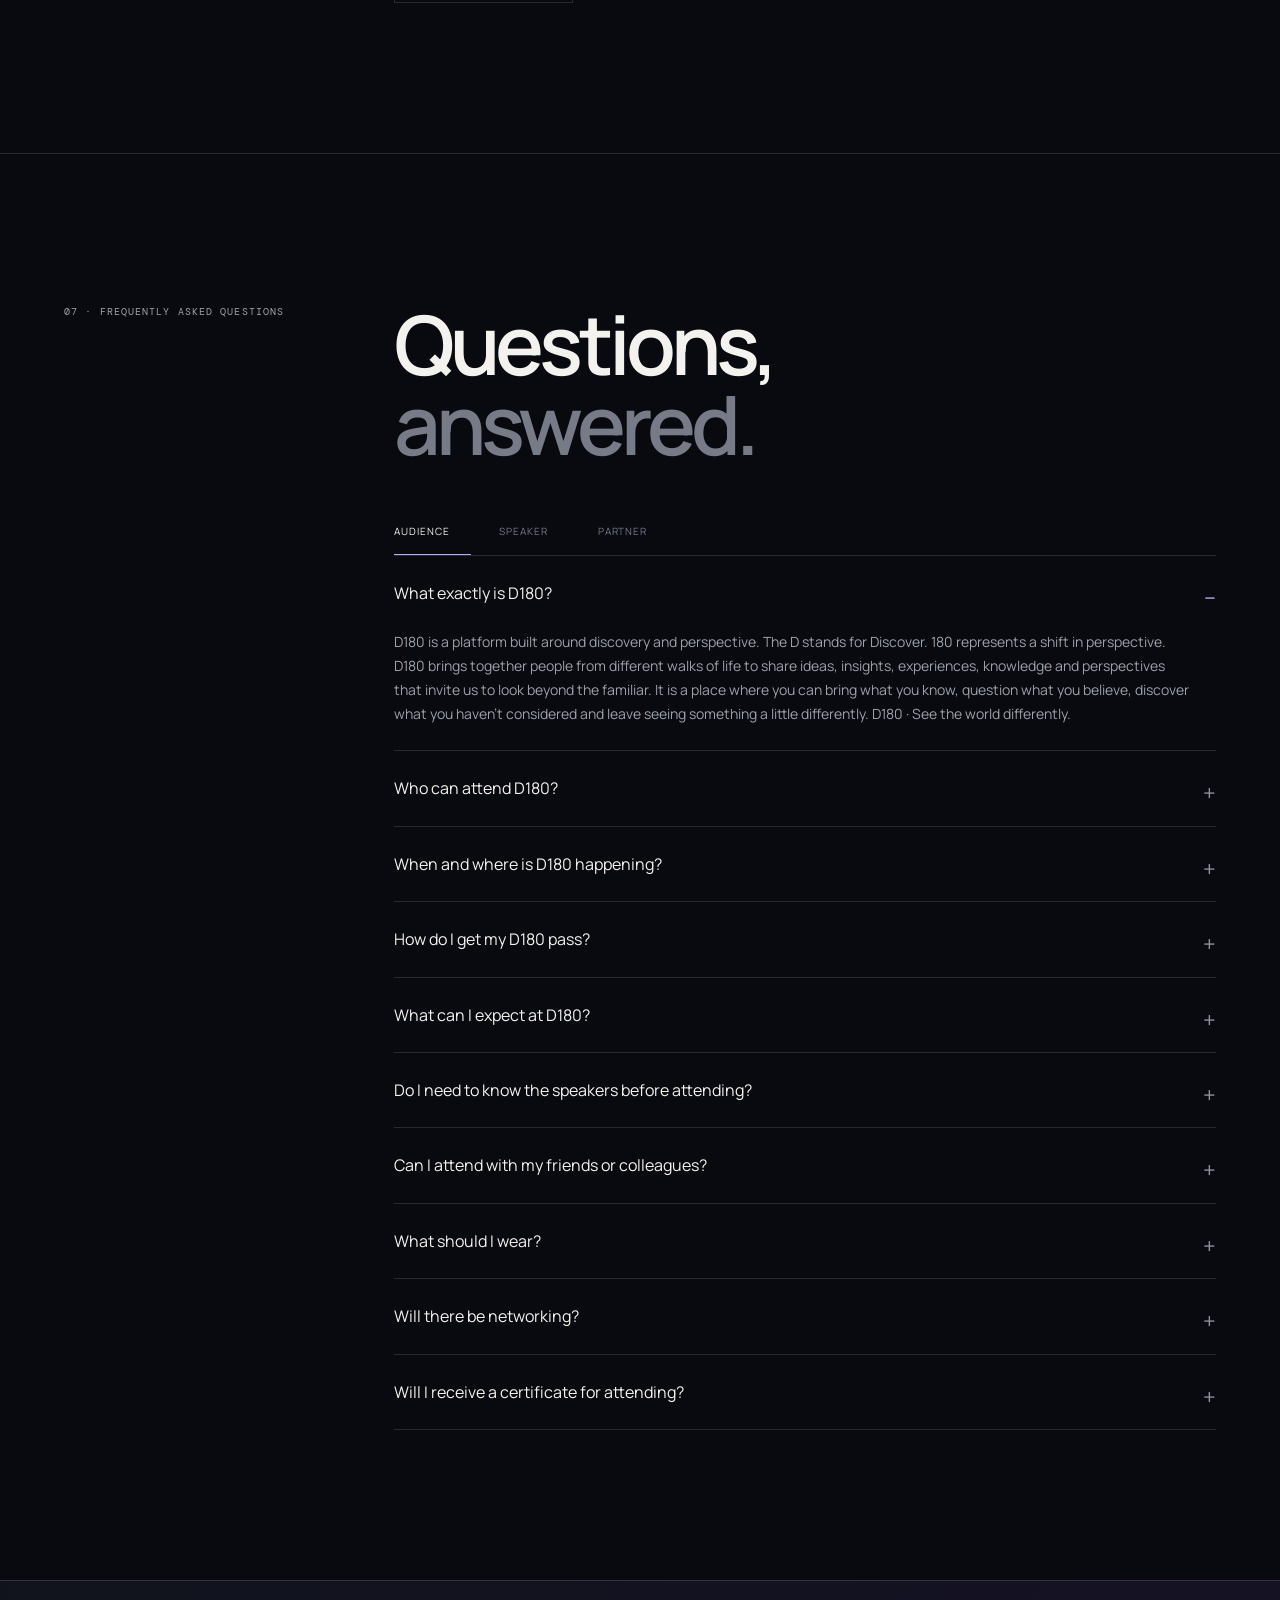
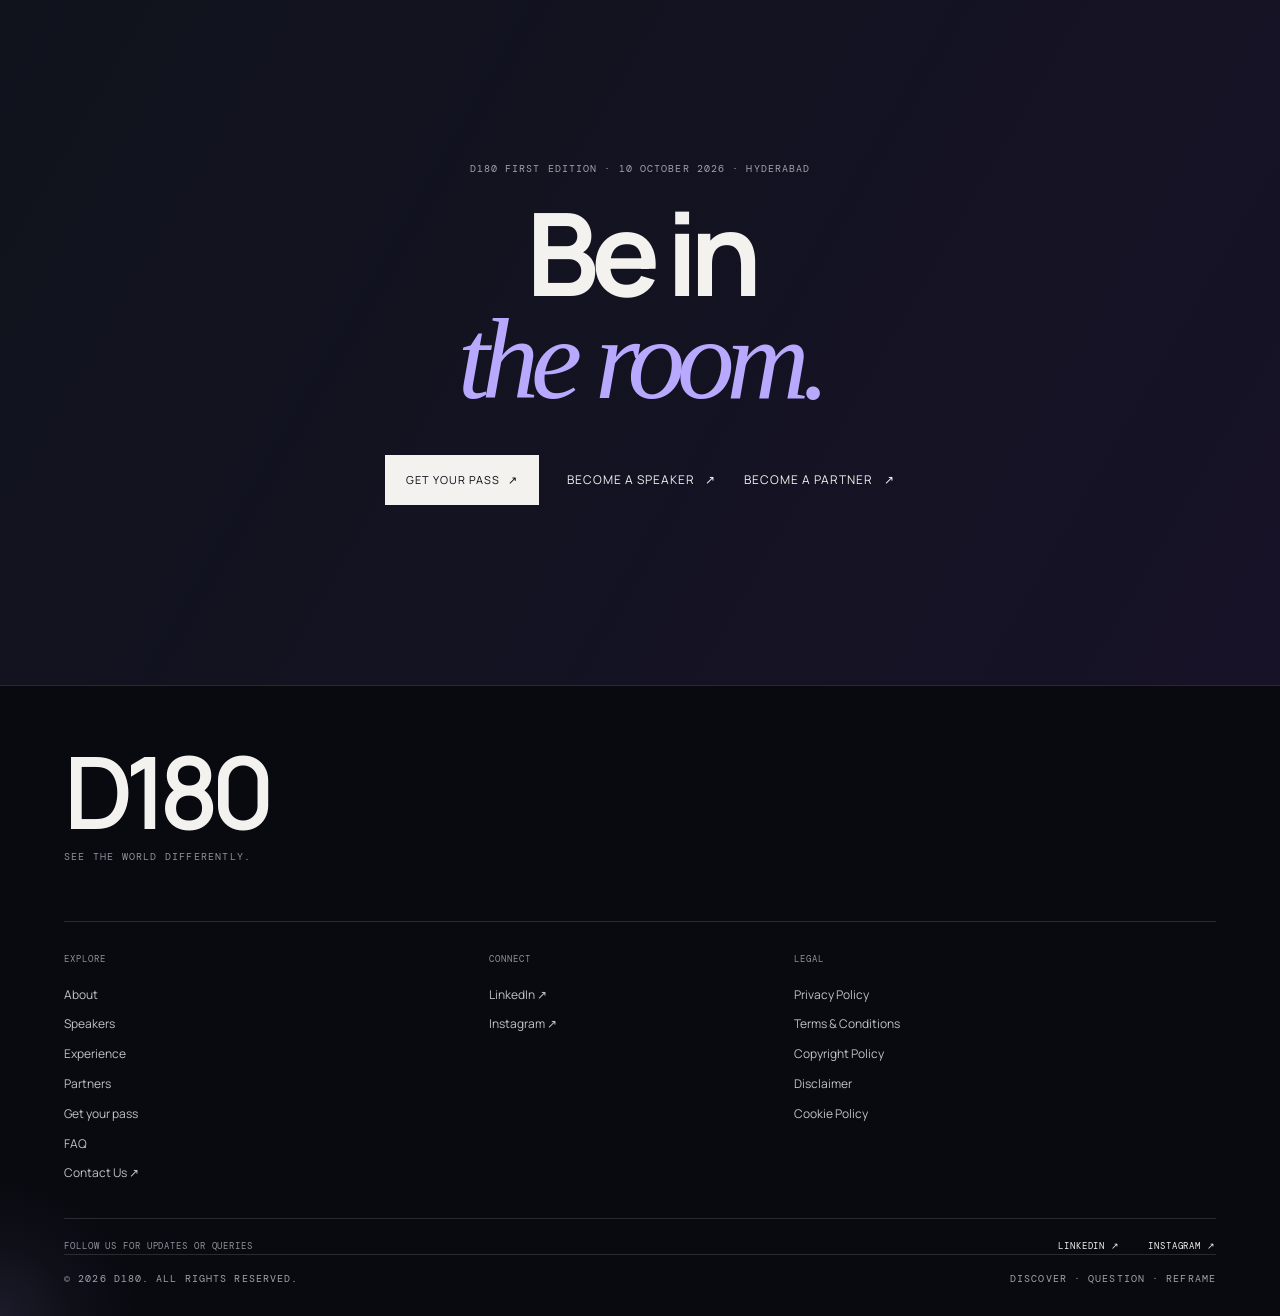
==== commit 5972087e: "Add files via upload" ====
--- a/index.html
+++ b/index.html
@@ -1,9 +1,9 @@
-<!DOCTYPE html><html lang="en"><head><meta charset="UTF-8"><meta name="viewport" content="width=device-width, initial-scale=1.0"><meta name="description" content="D180 · See the world differently. A platform for ideas, discoveries, experiences and perspectives. First Edition · 10 October 2026 · Hyderabad."><meta name="theme-color" content="#080a10"><link rel="icon" type="image/png" sizes="32x32" href="assets/favicon.png"><link rel="apple-touch-icon" href="assets/apple-touch-icon.png"><title>D180 · See the world differently.</title><link rel="preload" as="image" href="assets/founder.png"><link rel="stylesheet" href="styles.css"></head><body><div class="noise"></div><header class="site-header"><a class="brand" href="index.html" aria-label="D180 home"><span class="brand-mark">D</span><span>180</span></a><button class="menu-toggle" aria-label="Open menu" aria-expanded="false"><span></span><span></span></button><nav class="nav"><a href="experience.html">Experience</a><a href="speakers.html">Speakers</a><a href="about.html">About</a><a href="partner.html">Partners</a><a href="index.html#faq">FAQ</a><a class="nav-cta" href="pass.html">Get your pass <span>↗</span></a></nav></header><main><section class="hero"><div class="eyebrow">D180 · FIRST EDITION · 10 OCTOBER 2026 · HYDERABAD</div><h1>See the world<br><em>differently.</em></h1><p class="hero-copy">A room full of ideas, experiences, discoveries and perspectives that invite you to look beyond the familiar.</p><div class="hero-actions"><a class="button button-light" href="pass.html">Get your pass <span>↗</span></a><a class="text-link" href="speaker.html">Have something worth sharing? <span>↗</span></a><a class="text-link" href="partner.html">Become a partner <span>↗</span></a></div><div class="hero-bottom"><span>01 / D180</span><span>DISCOVER · QUESTION · REFRAME</span></div></section>
+<!DOCTYPE html><html lang="en"><head><meta charset="UTF-8"><meta name="viewport" content="width=device-width, initial-scale=1.0"><meta name="description" content="D180 · See the world differently. A platform for ideas, discoveries, experiences and perspectives. First Edition · 10 October 2026 · Hyderabad."><meta name="theme-color" content="#080a10"><link rel="icon" type="image/png" sizes="32x32" href="assets/favicon.png"><link rel="apple-touch-icon" href="assets/apple-touch-icon.png"><title>D180 · See the world differently.</title><link rel="stylesheet" href="styles.css"></head><body><div class="noise"></div><header class="site-header"><a class="brand" href="index.html" aria-label="D180 home"><span class="brand-mark">D</span><span>180</span></a><button class="menu-toggle" aria-label="Open menu" aria-expanded="false"><span></span><span></span></button><nav class="nav"><a href="experience.html">Experience</a><a href="speakers.html">Speakers</a><a href="about.html">About</a><a href="partner.html">Partners</a><a href="index.html#faq">FAQ</a><a class="nav-contact" href="#" data-contact-link>Contact Us <span>↗</span></a><a class="nav-cta" href="pass.html">Get your pass <span>↗</span></a></nav></header><main><section class="hero"><div class="eyebrow">D180 · FIRST EDITION · 10 OCTOBER 2026 · HYDERABAD</div><h1>See the world<br><em>differently.</em></h1><p class="hero-copy">A room full of ideas, experiences, discoveries and perspectives that invite you to look beyond the familiar.</p><div class="hero-actions"><a class="button button-light" href="pass.html">Get your pass <span>↗</span></a><a class="text-link" href="speaker.html">Have something worth sharing? <span>↗</span></a><a class="text-link" href="partner.html">Become a partner <span>↗</span></a></div><div class="hero-bottom"><span>01 / D180</span><span>DISCOVER · QUESTION · REFRAME</span></div></section>
 <section class="manifesto section"><div class="section-label">01 · WHAT IS D180?</div><div><h2>One room.<br><span>Many ways of seeing.</span></h2><p class="large-copy">D180 brings together people from different walks of life to share ideas, insights, experiences, knowledge and perspectives that invite us to look beyond the familiar.</p><p>It is a space where ideas can be explored, questioned and discussed · and where one conversation can open the door to something you had not considered before.</p></div></section>
 <section class="meaning section"><div class="meaning-card"><div class="meaning-symbol">D</div><div><div class="eyebrow">THE NAME</div><h3>D = DISCOVER</h3><p>Discover ideas. Discover experiences. Discover people. Discover questions. Discover perspectives.</p></div></div><div class="meaning-card"><div class="meaning-symbol">180</div><div><div class="eyebrow">THE SHIFT</div><h3>180 = A SHIFT IN PERSPECTIVE</h3><p>Sometimes seeing differently doesn't mean changing what you believe. It means discovering there was more to see.</p></div></div></section>
 <section class="experience-preview section"><div class="section-label">02 · THE EXPERIENCE</div><div><h2>Not just a conference.<br><span>An experience in perspective.</span></h2><div class="experience-grid"><div><strong>01</strong><span>ROOM</span></div><div><strong>08</strong><span>SPEAKERS</span></div><div><strong>16</strong><span>MINUTE TALKS</span></div></div><p class="large-copy">Come curious. Listen deeply. Question freely. Leave with something you didn't arrive with.</p><a class="arrow-link" href="experience.html">Explore the experience <span>↗</span></a></div></section>
 <section class="speaker-call section"><div class="section-label">03 · SPEAKERS</div><div><h2>Different lives.<br><em>Different discoveries.</em><br>Different ways of seeing.</h2><p class="large-copy">D180 is looking for people with something worth sharing · a perspective, a story, an idea, a discovery or a question worth exploring.</p><p>You don't need to be famous. You need to have something worth saying.</p><a class="button button-outline" href="speaker.html">Become a speaker <span>↗</span></a></div></section>
-<section class="founder section"><div class="section-label">04 · WHY I STARTED D180</div><div class="founder-layout"><div class="founder-photo-wrap"><img src="assets/founder.png" alt="D180 founder speaking on stage" class="founder-photo"><div class="photo-caption"><span>Devashis Jena</span><span>FOUNDER · D180</span></div></div><div class="founder-story"><div class="eyebrow">A NOTE FROM THE FOUNDER</div><h2>What if there was<br><em>more to see?</em></h2><p>I believe most of us spend our lives building perspectives.</p><p>We learn from our experiences, form opinions, discover what we believe to be true, and over time, those perspectives become the way we understand the world.</p><p>But there is something we often forget: what we know may not be the whole picture.</p><p>A truth we have discovered may only be part of a larger truth. A perspective that feels complete may be missing another point of view. A lesson we have learned may be true for us, but not necessarily the entire story.</p><a class="arrow-link" href="about.html">Read the full D180 story <span>↗</span></a></div></div></section>
+<section class="founder section"><div class="section-label">04 · WHY I STARTED D180</div><div class="founder-layout"><div class="founder-photo-wrap"><img src="assets/founder.png" alt="D180 founder speaking on stage" class="founder-photo" onerror="this.onerror=null;this.src='assets/founder.png';"><div class="photo-caption"><span>Devashis Jena</span><span>FOUNDER · D180</span></div></div><div class="founder-story"><div class="eyebrow">A NOTE FROM THE FOUNDER</div><h2>What if there was<br><em>more to see?</em></h2><p>I believe most of us spend our lives building perspectives.</p><p>We learn from our experiences, form opinions, discover what we believe to be true, and over time, those perspectives become the way we understand the world.</p><p>But there is something we often forget: what we know may not be the whole picture.</p><p>A truth we have discovered may only be part of a larger truth. A perspective that feels complete may be missing another point of view. A lesson we have learned may be true for us, but not necessarily the entire story.</p><a class="arrow-link" href="about.html">Read the full D180 story <span>↗</span></a></div></div></section>
 <section class="mission section"><div class="section-label">05 · MISSION & VISION</div><div class="mission-grid"><article><div class="eyebrow">OUR MISSION</div><h3>To spark curiosity, uncover meaningful discoveries and create moments that change perspective.</h3><p>D180 brings together people from different walks of life to share ideas, insights, experiences, knowledge and perspectives that invite us to look beyond the familiar. Through every conversation, we seek to help people question what they know, discover what they haven't considered and see the world in a new way.</p></article><article><div class="eyebrow">OUR VISION</div><h3>A world where discovery continually expands how we understand ourselves and everything around us.</h3><p>We aspire to make curiosity a lifelong habit and new perspectives a catalyst for deeper understanding, better questions and meaningful change. We envision a world where people remain open to discovering what they don't know and willing to see beyond their own point of view.</p></article></div></section>
 <section class="partner-call section"><div class="section-label">06 · PARTNERS</div><div><h2>Help us<br><span>build the room.</span></h2><p class="large-copy">D180 is built through people and organisations who believe that ideas become more powerful when different perspectives meet.</p><a class="button button-outline" href="partner.html">Become a partner <span>↗</span></a></div></section><section class="faq section" id="faq"><div class="section-label">07 · FREQUENTLY ASKED QUESTIONS</div><div><h2>Questions,<br><span>answered.</span></h2><div class="faq-tabs" role="tablist" aria-label="FAQ categories"><button class="faq-tab active" data-tab="audience" role="tab" aria-selected="true">Audience</button><button class="faq-tab" data-tab="speaker" role="tab" aria-selected="false">Speaker</button><button class="faq-tab" data-tab="partner" role="tab" aria-selected="false">Partner</button></div>
 <div class="faq-panel active" data-panel="audience">
@@ -42,4 +42,14 @@
 <details><summary>Can media organisations or communities partner with D180?</summary><p>Yes. D180 can explore media and community partnerships that help bring the conversations and discoveries beyond the physical room.</p></details>
 <details><summary>Can we partner with D180 for future editions as well?</summary><p>Yes. D180 is being built as a long-term platform, and partnerships can potentially extend beyond the First Edition. Existing partners will have the first right to renew their partnership for future editions before the opportunity is opened to others.</p></details>
 <details><summary>What is the dress code for D180 partners?</summary><p>The dress code for D180 partners is Smart Formals, Formals or Semi-Formals. We encourage partners and representatives attending the event to dress in a polished and professional manner appropriate for the D180 experience.</p></details>
-<div class="faq-cta"><a class="arrow-link" href="partner.html">Explore partnership opportunities <span>↗</span></a></div></div></div></section><section class="final-cta"><div class="eyebrow">D180 FIRST EDITION · 10 OCTOBER 2026 · HYDERABAD</div><h2>Be in<br><em>the room.</em></h2><div class="hero-actions"><a class="button button-light" href="pass.html">Get your pass <span>↗</span></a><a class="text-link text-link-light" href="speaker.html">Become a speaker <span>↗</span></a><a class="text-link text-link-light" href="partner.html">Become a partner <span>↗</span></a></div></section></main><footer class="site-footer"><div class="footer-brand">D180</div><div class="footer-tagline">SEE THE WORLD DIFFERENTLY.</div><div class="footer-links"><a href="experience.html">Experience</a><a href="speakers.html">Speakers</a><a href="about.html">About</a><a href="partner.html">Partner</a><a href="pass.html">Get your pass</a><a href="index.html#faq">FAQ</a></div><div class="footer-social"><span>FOLLOW US FOR UPDATES OR QUERIES</span><div><a href="https://www.linkedin.com/company/d180/" target="_blank" rel="noopener noreferrer" aria-label="D180 on LinkedIn">LinkedIn ↗</a><a href="https://www.instagram.com/d180_official/?hl=en" target="_blank" rel="noopener noreferrer" aria-label="D180 on Instagram">Instagram ↗</a></div></div><div class="footer-bottom"><span>© 2026 D180</span><span>DISCOVER · QUESTION · REFRAME</span></div></footer><script src="script.js"></script></body></html>+<div class="faq-cta"><a class="arrow-link" href="partner.html">Explore partnership opportunities <span>↗</span></a></div></div></div></section><section class="final-cta"><div class="eyebrow">D180 FIRST EDITION · 10 OCTOBER 2026 · HYDERABAD</div><h2>Be in<br><em>the room.</em></h2><div class="hero-actions"><a class="button button-light" href="pass.html">Get your pass <span>↗</span></a><a class="text-link text-link-light" href="speaker.html">Become a speaker <span>↗</span></a><a class="text-link text-link-light" href="partner.html">Become a partner <span>↗</span></a></div></section></main><footer class="site-footer">
+<div class="footer-brand">D180</div>
+<div class="footer-tagline">SEE THE WORLD DIFFERENTLY.</div>
+<div class="footer-columns">
+  <div><div class="footer-heading">Explore</div><div class="footer-links"><a href="about.html">About</a><a href="speakers.html">Speakers</a><a href="experience.html">Experience</a><a href="partner.html">Partners</a><a href="pass.html">Get your pass</a><a href="index.html#faq">FAQ</a><a href="#" data-contact-link>Contact Us ↗</a></div></div>
+  <div><div class="footer-heading">Connect</div><div class="footer-links"><a href="https://www.linkedin.com/company/d180/" target="_blank" rel="noopener noreferrer">LinkedIn ↗</a><a href="https://www.instagram.com/d180_official/" target="_blank" rel="noopener noreferrer">Instagram ↗</a></div></div>
+  <div><div class="footer-heading">Legal</div><div class="footer-links"><a href="privacy-policy.html">Privacy Policy</a><a href="terms.html">Terms &amp; Conditions</a><a href="copyright.html">Copyright Policy</a><a href="disclaimer.html">Disclaimer</a><a href="cookies.html">Cookie Policy</a></div></div>
+</div>
+<div class="footer-social"><span>FOLLOW US FOR UPDATES OR QUERIES</span><div><a href="https://www.linkedin.com/company/d180/" target="_blank" rel="noopener noreferrer" aria-label="D180 on LinkedIn">LinkedIn ↗</a><a href="https://www.instagram.com/d180_official/" target="_blank" rel="noopener noreferrer" aria-label="D180 on Instagram">Instagram ↗</a></div></div>
+<div class="footer-bottom"><span>© 2026 D180. All Rights Reserved.</span><span>DISCOVER · QUESTION · REFRAME</span></div>
+</footer><script src="script.js"></script></body></html>
--- a/styles.css
+++ b/styles.css
@@ -80,3 +80,41 @@
 /* Final content polish */
 .footer-social{display:flex;justify-content:space-between;align-items:center;gap:30px;border-top:1px solid var(--line);padding:20px 0 0;font-family:"DM Mono",monospace;font-size:9px;letter-spacing:.1em;text-transform:uppercase;color:#8e919b}.footer-social>div{display:flex;gap:28px}.footer-social a{color:var(--text);transition:color .25s ease,transform .25s ease}.footer-social a:hover{color:var(--accent);transform:translateY(-2px)}.partner-cat-wide{grid-column:1 / -1}.hero-actions{flex-wrap:wrap}
 @media(max-width:800px){.footer-social{display:block}.footer-social>div{margin-top:16px;display:flex;flex-wrap:wrap;gap:20px}.partner-cat-wide{grid-column:auto}.hero-actions{flex-wrap:nowrap}}
+
+
+/* D180 footer and legal layer. Existing visual identity preserved. */
+.footer-columns{display:grid;grid-template-columns:1.2fr .8fr 1.4fr;gap:5vw;margin:55px 0 35px;padding-top:30px;border-top:1px solid var(--line)}
+.footer-heading{font-family:"DM Mono",monospace;text-transform:uppercase;letter-spacing:.11em;font-size:9px;color:#8e919b;margin-bottom:18px}
+.footer-columns .footer-links{display:flex;flex-direction:column;gap:10px;margin:0;text-transform:none;letter-spacing:0;font-size:12px}
+.footer-columns .footer-links a{color:#c2c3c8;width:max-content;max-width:100%}
+.footer-columns .footer-links a:hover{color:var(--accent)}
+.nav-contact{border:1px solid rgba(255,255,255,.10);padding:10px 13px}
+.nav-contact span{margin-left:7px}
+.privacy-note{font-family:"DM Mono",monospace!important;text-transform:none!important;letter-spacing:.02em!important;font-size:10px!important;line-height:1.7!important;color:#777b86!important;margin-top:18px!important;max-width:560px!important}
+.privacy-note a{color:#c8c3ff;text-decoration:underline;text-underline-offset:3px}
+.legal-page{min-height:100vh}
+.legal-hero{min-height:52vh;padding:165px 7vw 80px;display:flex;flex-direction:column;justify-content:end;background:radial-gradient(circle at 75% 30%,rgba(105,87,190,.13),transparent 30%);border-bottom:1px solid var(--line)}
+.legal-hero h1{font-size:clamp(58px,8vw,120px);line-height:.92;letter-spacing:-.07em;margin:24px 0 18px;font-weight:600}
+.legal-updated{font-family:"DM Mono",monospace;text-transform:uppercase;letter-spacing:.1em;font-size:10px;color:#8e919b}
+.legal-wrap{max-width:980px;margin:0 auto;padding:80px 5vw 130px}
+.legal-intro{font-size:18px!important;line-height:1.8!important;color:#c0c1c8!important;max-width:820px!important}
+.legal-section{padding:34px 0;border-top:1px solid var(--line)}
+.legal-section:first-child{border-top:0}
+.legal-section h2{font-size:25px!important;line-height:1.2!important;letter-spacing:-.025em!important;margin:0 0 18px!important}
+.legal-section h3{font-size:18px!important;line-height:1.35!important;margin:28px 0 12px!important}
+.legal-section p{font-size:15px!important;line-height:1.85!important;color:#b4b6bf!important;max-width:860px!important;margin:0 0 18px!important}
+.legal-section ul{margin:10px 0 20px;padding-left:22px;color:#b4b6bf}
+.legal-section li{font-size:15px;line-height:1.8;margin:7px 0;padding-left:4px}
+.legal-back{margin-top:20px}
+.legal-back .button{margin-top:0}
+@media(max-width:800px){
+ .footer-columns{grid-template-columns:1fr;gap:34px;margin:45px 0 30px}
+ .footer-columns .footer-links{gap:11px}
+ .nav-contact{padding:0;border:0}
+ .legal-hero{min-height:48vh;padding:125px 6vw 65px}
+ .legal-hero h1{font-size:16vw}
+ .legal-wrap{padding:55px 6vw 90px}
+ .legal-section{padding:28px 0}
+ .legal-section h2{font-size:22px!important}
+ .legal-section p,.legal-section li{font-size:14px!important;line-height:1.8!important}
+}
